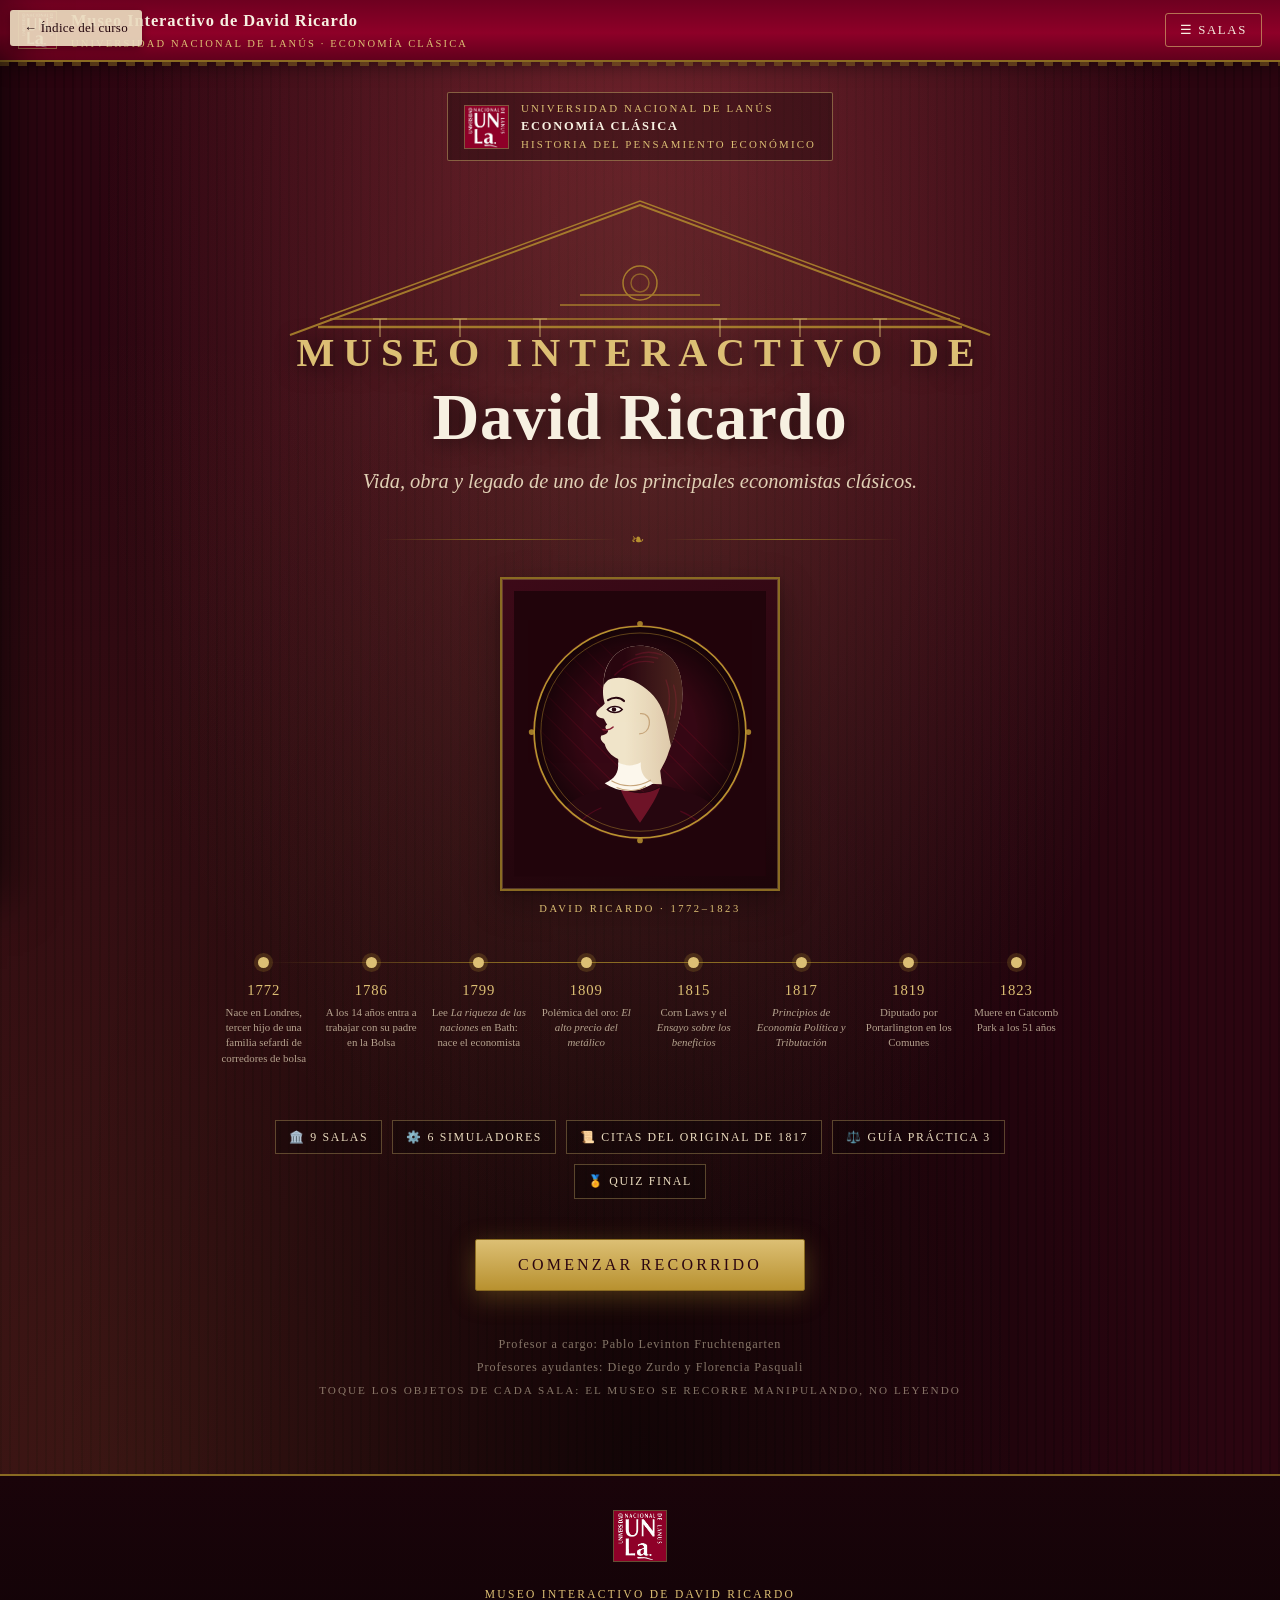
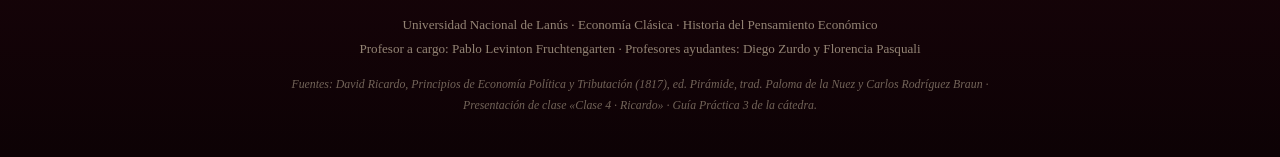
==== museo-david-ricardo.html @ 01d9c8c2 "Primer commit - pagina Economia Clasica" ====
<!DOCTYPE html>
<html lang="es">
<head>
<meta charset="utf-8">
<meta name="viewport" content="width=device-width, initial-scale=1">
<meta name="description" content="Museo Interactivo de David Ricardo — Universidad Nacional de Lanús. Economía Clásica / Historia del Pensamiento Económico.">
<title>Museo Interactivo de David Ricardo</title>
<style>
/* ============================================================
   MUSEO INTERACTIVO DE DAVID RICARDO
   Universidad Nacional de Lanús — Economía Clásica
   Historia del Pensamiento Económico
   Dirección de arte: solemnidad académica.
   ============================================================ */

:root{
  /* Paleta institucional UNLa + museo histórico */
  --granate:#8E0028;          /* granate institucional UNLa */
  --granate-cl:#A81238;
  --bordo:#5B0A22;
  --bordo-900:#2B0510;
  --bordo-950:#1A040A;
  --dorado:#B8912F;
  --dorado-cl:#DCBF74;
  --dorado-pal:#8A6B22;
  --pergamino:#EADBBE;
  --pergamino-os:#D8C4A0;
  --marfil:#F7F0E1;
  --grafito:#1C1A18;
  --tinta:#2D2621;
  --tinta-sv:#5A4C41;
  --verde:#2F5D45;
  --sangre:#8C2F1D;

  --serif-tit:"Baskerville","Libre Baskerville","Palatino Linotype","Book Antiqua",Palatino,Garamond,"Times New Roman",serif;
  --serif-txt:Georgia,"EB Garamond","Source Serif Pro","Palatino Linotype",Cambria,"Times New Roman",serif;
  --sombra-vit:0 2px 4px rgba(0,0,0,.18),0 12px 34px rgba(0,0,0,.32);
  --radio:3px;
  --max:1180px;
}

*{box-sizing:border-box}
html{scroll-behavior:smooth}
body{
  margin:0; padding:0;
  font-family:var(--serif-txt);
  color:var(--tinta);
  background:var(--bordo-950);
  font-size:17px; line-height:1.72;
  -webkit-font-smoothing:antialiased;
  overflow-x:hidden;
}

/* ---------- Texturas de fondo (pergamino y sala oscura) ---------- */
.textura-pergamino{
  background-color:var(--marfil);
  background-image:
    radial-gradient(ellipse at 18% 8%, rgba(184,145,47,.10), transparent 55%),
    radial-gradient(ellipse at 84% 92%, rgba(142,0,40,.07), transparent 58%),
    repeating-linear-gradient(0deg, rgba(120,90,50,.028) 0 1px, transparent 1px 3px),
    repeating-linear-gradient(90deg, rgba(120,90,50,.022) 0 1px, transparent 1px 4px);
}
.textura-sala{
  background-color:var(--bordo-900);
  background-image:
    radial-gradient(ellipse at 50% -10%, rgba(168,18,56,.42), transparent 62%),
    radial-gradient(ellipse at 10% 100%, rgba(184,145,47,.13), transparent 55%),
    repeating-linear-gradient(90deg, rgba(0,0,0,.16) 0 2px, transparent 2px 9px);
}

/* ============================ BARRA SUPERIOR ============================ */
header.friso{
  position:fixed; top:0; left:0; right:0; z-index:60;
  display:flex; align-items:center; gap:14px;
  padding:0 18px; height:62px;
  background:linear-gradient(180deg,#6E0020 0%,var(--granate) 55%,#61001C 100%);
  border-bottom:2px solid var(--dorado-pal);
  box-shadow:0 4px 18px rgba(0,0,0,.45);
}
header.friso::after{
  content:""; position:absolute; left:0; right:0; bottom:-6px; height:5px;
  background:repeating-linear-gradient(90deg,var(--dorado-pal) 0 9px,transparent 9px 18px);
  opacity:.5;
}
.friso .escudo{height:38px;width:auto;display:block;border:1px solid rgba(220,191,116,.55)}
.friso .rotulo{flex:1;min-width:0}
.friso .rotulo b{
  display:block; font-family:var(--serif-tit); color:var(--marfil);
  font-size:1.03rem; letter-spacing:.055em; font-weight:600;
  white-space:nowrap; overflow:hidden; text-overflow:ellipsis;
}
.friso .rotulo span{
  display:block; font-size:.66rem; letter-spacing:.20em; text-transform:uppercase;
  color:var(--dorado-cl); white-space:nowrap; overflow:hidden; text-overflow:ellipsis;
}
.btn-galeria{
  font-family:var(--serif-tit); cursor:pointer;
  background:transparent; color:var(--marfil);
  border:1px solid rgba(220,191,116,.6); border-radius:var(--radio);
  padding:8px 14px; font-size:.8rem; letter-spacing:.13em; text-transform:uppercase;
  transition:background .25s,color .25s;
}
.btn-galeria:hover{background:var(--dorado-cl);color:var(--bordo-900)}
.barra-avance{position:fixed;top:60px;left:0;height:3px;width:0;background:linear-gradient(90deg,var(--dorado-pal),var(--dorado-cl));z-index:61;transition:width .5s ease}

/* ============================ GALERÍA / NAVEGACIÓN ============================ */
.galeria{
  position:fixed; z-index:70; top:0; left:0; bottom:0; width:330px; max-width:86vw;
  transform:translateX(-102%); transition:transform .42s cubic-bezier(.6,.02,.2,1);
  background:linear-gradient(175deg,#3A0715,var(--bordo-950));
  border-right:2px solid var(--dorado-pal);
  box-shadow:14px 0 46px rgba(0,0,0,.6);
  overflow-y:auto; padding:22px 0 40px;
}
.galeria.abierta{transform:translateX(0)}
.galeria h3{
  font-family:var(--serif-tit); color:var(--dorado-cl); margin:6px 22px 4px;
  font-size:.78rem; letter-spacing:.24em; text-transform:uppercase; font-weight:600;
}
.galeria .lema{color:rgba(234,219,190,.55);font-size:.78rem;margin:0 22px 18px;font-style:italic;line-height:1.5}
.galeria a{
  display:flex; align-items:baseline; gap:12px; text-decoration:none;
  padding:11px 22px; color:var(--pergamino);
  border-left:3px solid transparent; transition:background .22s,border-color .22s,color .22s;
}
.galeria a:hover{background:rgba(184,145,47,.13);border-left-color:var(--dorado)}
.galeria a.activa{background:rgba(184,145,47,.2);border-left-color:var(--dorado-cl);color:#fff}
.galeria a .num{
  font-family:var(--serif-tit); color:var(--dorado); font-size:.82rem;
  min-width:36px; letter-spacing:.06em;
}
.galeria a .tit{font-family:var(--serif-tit);font-size:.97rem;line-height:1.3}
.galeria a .tit small{display:block;font-family:var(--serif-txt);font-size:.72rem;color:rgba(234,219,190,.55);letter-spacing:.02em;font-style:italic}
.velo{position:fixed;inset:0;background:rgba(10,2,6,.72);z-index:65;opacity:0;pointer-events:none;transition:opacity .35s}
.velo.visible{opacity:1;pointer-events:auto}
.galeria .cerrar{background:none;border:none;color:var(--dorado-cl);font-size:1.5rem;cursor:pointer;position:absolute;top:10px;right:14px;line-height:1}

/* ============================ PORTAL DE INGRESO ============================ */
#portal{
  min-height:100vh; display:flex; flex-direction:column; justify-content:center; align-items:center;
  padding:92px 20px 60px; position:relative; text-align:center;
}
#portal::before{
  content:""; position:absolute; inset:0; pointer-events:none;
  background:
    radial-gradient(ellipse at 50% 22%, rgba(220,191,116,.16), transparent 60%),
    radial-gradient(ellipse at 50% 100%, rgba(0,0,0,.65), transparent 65%);
}
.porticoSVG{width:100%;max-width:760px;height:auto;display:block;margin:0 auto -12px;opacity:.95;position:relative;z-index:2}
.portal-inner{position:relative;z-index:3;max-width:860px;width:100%}
.sello-unla{
  display:inline-flex;align-items:center;gap:12px;
  border:1px solid rgba(220,191,116,.45); border-radius:2px;
  padding:7px 16px; margin-bottom:26px;
  background:rgba(0,0,0,.28);
}
.sello-unla img{height:44px;border:1px solid rgba(220,191,116,.4)}
.sello-unla span{
  font-family:var(--serif-tit);color:var(--dorado-cl);text-align:left;
  font-size:.68rem;letter-spacing:.2em;text-transform:uppercase;line-height:1.55
}
.sello-unla span b{display:block;color:var(--marfil);font-size:.78rem;letter-spacing:.14em}
h1.titulo-museo{
  font-family:var(--serif-tit); color:var(--marfil); font-weight:600;
  font-size:clamp(2.1rem,6.6vw,4.05rem); line-height:1.07; margin:.1em 0 .18em;
  letter-spacing:.012em; text-shadow:0 3px 22px rgba(0,0,0,.65);
}
h1.titulo-museo em{display:block;font-style:normal;color:var(--dorado-cl);font-size:.62em;letter-spacing:.22em;text-transform:uppercase;margin-bottom:.22em}
.subtitulo-museo{
  font-family:var(--serif-txt); color:var(--pergamino); font-style:italic;
  font-size:clamp(1rem,2.5vw,1.28rem); max-width:640px; margin:0 auto 6px; opacity:.94;
}
.filete{display:flex;align-items:center;justify-content:center;gap:14px;margin:26px auto 24px;max-width:520px}
.filete::before,.filete::after{content:"";height:1px;flex:1;background:linear-gradient(90deg,transparent,var(--dorado-pal),transparent)}
.filete span{color:var(--dorado);font-size:1rem;letter-spacing:.3em}
.retrato-marco{
  width:min(280px,64vw); margin:6px auto 4px; padding:12px;
  border:2px solid var(--dorado-pal); background:linear-gradient(160deg,#3D0A18,#1B0409);
  box-shadow:var(--sombra-vit), inset 0 0 0 1px rgba(220,191,116,.28);
  position:relative;
}
.retrato-marco::after{
  content:"DAVID RICARDO · 1772–1823"; position:absolute; left:0; right:0; bottom:-30px;
  font-family:var(--serif-tit); font-size:.66rem; letter-spacing:.24em; color:var(--dorado-cl);
}
.retrato-marco svg{display:block;width:100%;height:auto}
.datos-portal{display:flex;flex-wrap:wrap;justify-content:center;gap:10px;margin:52px auto 30px;max-width:760px}
.datos-portal i{
  font-style:normal;font-family:var(--serif-tit);font-size:.74rem;letter-spacing:.14em;text-transform:uppercase;
  color:var(--pergamino);border:1px solid rgba(220,191,116,.34);padding:6px 13px;background:rgba(0,0,0,.25)
}
.btn-ingresar{
  display:inline-block; cursor:pointer; margin-top:10px;
  font-family:var(--serif-tit); font-size:1rem; letter-spacing:.2em; text-transform:uppercase;
  color:var(--bordo-900); background:linear-gradient(180deg,var(--dorado-cl),var(--dorado));
  border:1px solid var(--dorado-pal); padding:16px 42px; border-radius:2px;
  box-shadow:0 6px 26px rgba(184,145,47,.34); transition:transform .25s,box-shadow .25s,filter .25s;
}
.btn-ingresar:hover{transform:translateY(-2px);box-shadow:0 12px 34px rgba(184,145,47,.5);filter:brightness(1.07)}
.pie-portal{margin-top:42px;color:rgba(234,219,190,.52);font-size:.76rem;letter-spacing:.08em;line-height:1.9}

/* línea temporal resumida del portal */
.cronologia-portal{display:flex;flex-wrap:wrap;justify-content:center;gap:0;margin:34px auto 12px;max-width:940px;position:relative}
.cronologia-portal::before{content:"";position:absolute;top:13px;left:6%;right:6%;height:1px;background:linear-gradient(90deg,transparent,var(--dorado-pal),var(--dorado-pal),transparent)}
.hito{flex:1 1 104px;min-width:92px;text-align:center;position:relative;padding-top:0;cursor:default}
.hito b{
  display:block;width:11px;height:11px;margin:8px auto 10px;border-radius:50%;
  background:var(--dorado-cl);box-shadow:0 0 0 4px rgba(184,145,47,.22);transition:transform .3s,box-shadow .3s
}
.hito:hover b{transform:scale(1.5);box-shadow:0 0 0 7px rgba(220,191,116,.3)}
.hito u{display:block;text-decoration:none;font-family:var(--serif-tit);color:var(--dorado-cl);font-size:.92rem;letter-spacing:.06em}
.hito i{display:block;font-style:normal;color:rgba(234,219,190,.72);font-size:.68rem;line-height:1.4;padding:2px 4px}

/* ============================ SALAS ============================ */
main{display:block}
.sala{display:none;padding:96px 0 10px;animation:entrada .7s ease both}
.sala.visible{display:block}
@keyframes entrada{from{opacity:0;transform:translateY(22px)}to{opacity:1;transform:none}}
.lienzo{max-width:var(--max);margin:0 auto;padding:0 20px}

/* cartela museográfica */
.cartela{
  text-align:center; padding:34px 22px 30px; margin-bottom:34px; position:relative;
  background:linear-gradient(180deg,rgba(43,5,16,.94),rgba(26,4,10,.97));
  border-top:2px solid var(--dorado-pal); border-bottom:2px solid var(--dorado-pal);
}
.cartela .sala-num{font-family:var(--serif-tit);color:var(--dorado);font-size:.74rem;letter-spacing:.34em;text-transform:uppercase;display:block;margin-bottom:12px}
.cartela h2{
  font-family:var(--serif-tit); color:var(--marfil); font-weight:600;
  font-size:clamp(1.7rem,4.6vw,2.75rem); line-height:1.14; margin:0 0 12px; letter-spacing:.01em;
}
.cartela p{color:var(--pergamino);font-style:italic;max-width:700px;margin:0 auto;font-size:1.02rem;opacity:.92}
.cartela .ornamento{color:var(--dorado);letter-spacing:.4em;font-size:.9rem;margin-top:16px;display:block}

/* vitrina = tarjeta de contenido sobre pergamino */
.vitrina{
  background:var(--marfil); border:1px solid var(--pergamino-os); border-top:3px solid var(--granate);
  box-shadow:var(--sombra-vit); padding:28px 30px; margin:0 0 26px; position:relative;
  background-image:repeating-linear-gradient(0deg,rgba(120,90,50,.022) 0 1px,transparent 1px 3px);
}
.vitrina h3{
  font-family:var(--serif-tit); color:var(--granate); font-size:1.32rem; font-weight:600;
  margin:0 0 6px; letter-spacing:.01em; display:flex; align-items:center; gap:10px;
}
.vitrina h3 .ic{font-size:1.15rem;filter:saturate(.72)}
.vitrina h4{font-family:var(--serif-tit);color:var(--bordo);font-size:1.06rem;margin:24px 0 6px;letter-spacing:.02em}
.vitrina p{margin:.55em 0}
.vitrina>h3:first-child+.epigrafe{margin-top:-2px}
.epigrafe{font-size:.79rem;letter-spacing:.15em;text-transform:uppercase;color:var(--tinta-sv);margin:0 0 16px;font-family:var(--serif-tit)}
.rejilla{display:grid;gap:24px}
@media(min-width:880px){ .rejilla.dos{grid-template-columns:1fr 1fr} .rejilla.tres{grid-template-columns:repeat(3,1fr)} .rejilla.aureo{grid-template-columns:1.1fr .9fr} }

/* citas del libro */
blockquote.cita{
  margin:20px 0; padding:20px 26px 18px 52px; position:relative;
  background:linear-gradient(180deg,rgba(234,219,190,.62),rgba(234,219,190,.34));
  border-left:3px solid var(--granate); font-size:1rem; line-height:1.66; color:var(--tinta);
}
blockquote.cita::before{
  content:"“"; position:absolute; left:12px; top:2px; font-family:var(--serif-tit);
  font-size:3.3rem; color:var(--dorado); opacity:.72; line-height:1;
}
blockquote.cita cite{
  display:block; margin-top:10px; font-style:normal; font-family:var(--serif-tit);
  font-size:.76rem; letter-spacing:.13em; text-transform:uppercase; color:var(--granate);
}
.destacado{background:linear-gradient(180deg,transparent 58%,rgba(220,191,116,.55) 58%);padding:0 2px}
strong{color:var(--bordo)}

/* dato curioso / nota al pie de sala */
.dato{
  display:flex; gap:14px; align-items:flex-start; margin:18px 0;
  background:rgba(142,0,40,.055); border:1px dashed rgba(142,0,40,.3); padding:15px 18px;
}
.dato .ic{font-size:1.3rem;line-height:1.2}
.dato b{display:block;font-family:var(--serif-tit);color:var(--granate);font-size:.76rem;letter-spacing:.17em;text-transform:uppercase;margin-bottom:3px}
.dato p{margin:0;font-size:.95rem}

/* guía práctica: anclas a las preguntas del cuestionario */
.guia-ancla{
  display:flex;gap:13px;align-items:flex-start;margin:22px 0 4px;padding:14px 18px;
  background:linear-gradient(90deg,rgba(184,145,47,.18),rgba(184,145,47,.05));
  border-left:3px solid var(--dorado-pal);
}
.guia-ancla .ic{font-size:1.15rem}
.guia-ancla b{font-family:var(--serif-tit);color:var(--bordo);font-size:.73rem;letter-spacing:.16em;text-transform:uppercase;display:block;margin-bottom:2px}
.guia-ancla p{margin:0;font-size:.93rem;font-style:italic}

/* ============================ LÍNEA DE TIEMPO NAVEGABLE ============================ */
.riel{position:relative;margin:8px 0 6px;padding:26px 0 8px;overflow-x:auto;-webkit-overflow-scrolling:touch}
.riel-pista{display:flex;gap:0;min-width:640px;position:relative;padding-bottom:10px}
.riel-pista::before{content:"";position:absolute;top:19px;left:3%;right:3%;height:2px;background:linear-gradient(90deg,transparent,var(--dorado-pal) 12%,var(--dorado-pal) 88%,transparent)}
.riel-hito{flex:1;text-align:center;position:relative;background:none;border:none;cursor:pointer;padding:0 4px;font-family:var(--serif-tit)}
.riel-hito .punto{
  display:block;width:15px;height:15px;margin:12px auto 10px;border-radius:50%;
  background:var(--marfil);border:2px solid var(--granate);transition:all .3s;position:relative;z-index:2
}
.riel-hito .anio{display:block;color:var(--bordo);font-size:.86rem;letter-spacing:.05em;transition:color .3s}
.riel-hito:hover .punto{background:var(--dorado-cl);transform:scale(1.25)}
.riel-hito.sel .punto{background:var(--granate);border-color:var(--dorado);box-shadow:0 0 0 5px rgba(142,0,40,.18);transform:scale(1.2)}
.riel-hito.sel .anio{color:var(--granate);font-weight:700}
.riel-ficha{
  background:linear-gradient(180deg,#FBF6EA,#EFE5D0); border:1px solid var(--pergamino-os);
  border-left:4px solid var(--granate); padding:22px 26px; min-height:168px; box-shadow:inset 0 0 40px rgba(184,145,47,.12);
}
.riel-ficha h4{font-family:var(--serif-tit);color:var(--granate);margin:0 0 4px;font-size:1.22rem}
.riel-ficha .lugar{font-size:.72rem;letter-spacing:.18em;text-transform:uppercase;color:var(--tinta-sv);margin-bottom:12px;font-family:var(--serif-tit)}
.riel-ficha p{margin:.4em 0;font-size:.98rem}

/* ============================ TARJETAS QUE SE VOLTEAN ============================ */
.mazo{display:grid;gap:18px;grid-template-columns:repeat(auto-fit,minmax(215px,1fr));margin:20px 0 6px}
.carta{perspective:1200px;height:212px;cursor:pointer}
.carta .lamina{position:relative;width:100%;height:100%;transition:transform .72s cubic-bezier(.4,.1,.2,1);transform-style:preserve-3d}
.carta.girada .lamina{transform:rotateY(180deg)}
.carta .cara{
  position:absolute;inset:0;backface-visibility:hidden;display:flex;flex-direction:column;
  align-items:center;justify-content:center;text-align:center;padding:18px 16px;border:1px solid var(--dorado-pal)
}
.carta .frente{background:linear-gradient(165deg,#6E0020,var(--bordo-900));color:var(--pergamino)}
.carta .frente .ic{font-size:2.1rem;margin-bottom:12px;opacity:.95}
.carta .frente b{font-family:var(--serif-tit);font-size:1.02rem;letter-spacing:.04em;line-height:1.3;color:var(--marfil)}
.carta .frente i{font-style:normal;font-size:.63rem;letter-spacing:.2em;text-transform:uppercase;color:var(--dorado-cl);margin-top:12px}
.carta .dorso{background:linear-gradient(165deg,#FBF6EA,#E9DCC2);color:var(--tinta);transform:rotateY(180deg);font-size:.9rem;line-height:1.6}
.carta .dorso b{color:var(--granate);font-family:var(--serif-tit);display:block;margin-bottom:6px;font-size:.98rem}

/* ============================ PREGUNTAS DE REFLEXIÓN ============================ */
.reflexion{
  margin:22px 0; border:1px solid var(--pergamino-os); background:rgba(234,219,190,.34);
  border-top:2px solid var(--dorado-pal);
}
.reflexion .enunciado{padding:18px 22px;font-family:var(--serif-tit);font-size:1.06rem;color:var(--bordo);line-height:1.5}
.reflexion .enunciado .ic{color:var(--dorado-pal);margin-right:8px}
.reflexion .acciones{padding:0 22px 18px;display:flex;gap:10px;flex-wrap:wrap}
.reflexion .respuesta{
  display:none;padding:0 22px 20px;font-size:.97rem;border-top:1px dotted var(--pergamino-os);margin-top:4px;padding-top:16px
}
.reflexion .respuesta.abierta{display:block;animation:desplegar .5s ease both}
@keyframes desplegar{from{opacity:0;transform:translateY(-8px)}to{opacity:1;transform:none}}

/* ============================ BOTONES ============================ */
.btn{
  font-family:var(--serif-tit); cursor:pointer; border-radius:2px;
  padding:10px 20px; font-size:.82rem; letter-spacing:.13em; text-transform:uppercase;
  border:1px solid var(--granate); background:var(--granate); color:var(--marfil);
  transition:all .25s; line-height:1.3;
}
.btn:hover{background:var(--bordo);border-color:var(--bordo);transform:translateY(-1px)}
.btn.fantasma{background:transparent;color:var(--granate)}
.btn.fantasma:hover{background:var(--granate);color:var(--marfil)}
.btn.oro{background:linear-gradient(180deg,var(--dorado-cl),var(--dorado));border-color:var(--dorado-pal);color:var(--bordo-900)}
.btn.oro:hover{filter:brightness(1.08);background:linear-gradient(180deg,var(--dorado-cl),var(--dorado))}
.btn.chico{padding:7px 14px;font-size:.72rem}
.btn:disabled{opacity:.45;cursor:not-allowed;transform:none}

/* ============================ SIMULADORES ============================ */
.laboratorio{
  background:linear-gradient(175deg,#35060F,var(--bordo-950));
  border:1px solid var(--dorado-pal); box-shadow:var(--sombra-vit);
  padding:26px 26px 30px; margin:28px 0; color:var(--pergamino); position:relative;
}
.laboratorio::before{
  content:""; position:absolute; inset:7px; border:1px solid rgba(220,191,116,.2); pointer-events:none;
}
.laboratorio > *{position:relative}
.laboratorio h3{
  font-family:var(--serif-tit);color:var(--dorado-cl);margin:0 0 4px;font-size:1.22rem;
  display:flex;align-items:center;gap:10px;letter-spacing:.02em
}
.laboratorio .instruccion{color:rgba(234,219,190,.78);font-size:.9rem;font-style:italic;margin:0 0 20px;max-width:760px}
.laboratorio h4{font-family:var(--serif-tit);color:var(--dorado-cl);font-size:.76rem;letter-spacing:.2em;text-transform:uppercase;margin:22px 0 12px;border-bottom:1px solid rgba(220,191,116,.25);padding-bottom:6px}
.laboratorio p{color:rgba(234,219,190,.9)}

.mando{margin:0 0 17px}
.mando label{display:flex;justify-content:space-between;align-items:baseline;gap:10px;font-family:var(--serif-tit);font-size:.9rem;color:var(--pergamino);margin-bottom:7px}
.mando label .valor{color:var(--dorado-cl);font-size:1rem;font-variant-numeric:tabular-nums;white-space:nowrap}
.mando .pista{font-size:.74rem;color:rgba(234,219,190,.55);font-style:italic;margin-top:5px;display:block;line-height:1.45}
input[type=range]{
  -webkit-appearance:none;appearance:none;width:100%;height:5px;border-radius:2px;outline:none;
  background:linear-gradient(90deg,var(--dorado) 0%,var(--dorado) var(--pct,50%),rgba(234,219,190,.2) var(--pct,50%));
}
input[type=range]::-webkit-slider-thumb{
  -webkit-appearance:none;width:20px;height:20px;border-radius:50%;cursor:pointer;
  background:radial-gradient(circle at 35% 30%,#F3E2B4,var(--dorado));border:1px solid var(--dorado-pal);
  box-shadow:0 2px 8px rgba(0,0,0,.5)
}
input[type=range]::-moz-range-thumb{
  width:20px;height:20px;border-radius:50%;cursor:pointer;border:1px solid var(--dorado-pal);
  background:radial-gradient(circle at 35% 30%,#F3E2B4,var(--dorado))
}
input[type=number],select{
  font-family:var(--serif-txt);font-size:1rem;padding:8px 10px;width:100%;
  background:rgba(247,240,225,.94);border:1px solid var(--dorado-pal);border-radius:2px;color:var(--tinta)
}
input[type=number]:focus,select:focus{outline:2px solid var(--dorado-cl);outline-offset:1px}

/* indicadores */
.tablero{display:grid;gap:12px;grid-template-columns:repeat(auto-fit,minmax(138px,1fr));margin:18px 0}
.indicador{
  background:rgba(247,240,225,.07);border:1px solid rgba(220,191,116,.34);padding:13px 14px;text-align:center;
  transition:background .3s
}
.indicador .rot{display:block;font-family:var(--serif-tit);font-size:.66rem;letter-spacing:.15em;text-transform:uppercase;color:rgba(234,219,190,.72);margin-bottom:6px;line-height:1.35}
.indicador .cifra{display:block;font-family:var(--serif-tit);font-size:1.62rem;color:var(--dorado-cl);font-variant-numeric:tabular-nums;line-height:1.1;transition:color .3s}
.indicador .cifra.sube{color:#8FCB9B}
.indicador .cifra.baja{color:#E58E7E}
.indicador .nota{display:block;font-size:.68rem;color:rgba(234,219,190,.6);margin-top:5px;font-style:italic;line-height:1.35}
.indicador.destaca{background:rgba(184,145,47,.18);border-color:var(--dorado-cl)}

/* lectura del simulador */
.lectura{
  background:rgba(220,191,116,.1);border-left:3px solid var(--dorado-cl);padding:15px 18px;margin:18px 0 0;
  font-size:.94rem;line-height:1.62;color:var(--pergamino)
}
.lectura b{color:var(--dorado-cl)}
.lectura .titulin{display:block;font-family:var(--serif-tit);font-size:.7rem;letter-spacing:.2em;text-transform:uppercase;color:var(--dorado);margin-bottom:6px}

/* barras y gráficos */
.barras{display:flex;align-items:flex-end;gap:10px;min-height:210px;padding:12px 6px 0;border-bottom:1px solid rgba(220,191,116,.3);overflow-x:auto}
.columna{flex:1;min-width:54px;display:flex;flex-direction:column;justify-content:flex-end;align-items:center;position:relative}
.columna .pila{width:100%;display:flex;flex-direction:column;justify-content:flex-end;transition:height .65s cubic-bezier(.34,1.2,.5,1)}
.columna .seg{width:100%;flex:0 0 auto;transition:height .65s cubic-bezier(.34,1.2,.5,1);position:relative;display:flex;align-items:center;justify-content:center;overflow:hidden}
.columna .seg span{font-family:var(--serif-tit);font-size:.66rem;color:rgba(255,255,255,.9);letter-spacing:.04em;white-space:nowrap}
.seg.renta{background:linear-gradient(180deg,#D9B65E,#B8912F)}
.seg.ganancia{background:linear-gradient(180deg,#4E8C68,#2F5D45)}
.seg.salario{background:linear-gradient(180deg,#B0324E,#7A0B24)}
.seg.vacio{background:repeating-linear-gradient(45deg,rgba(234,219,190,.13) 0 6px,transparent 6px 12px);border:1px dashed rgba(234,219,190,.3)}
.columna .rotulo{font-family:var(--serif-tit);font-size:.72rem;color:var(--pergamino);margin-top:9px;text-align:center;line-height:1.3}
.columna .rotulo small{display:block;color:rgba(234,219,190,.6);font-size:.64rem;font-family:var(--serif-txt)}
.columna.inculta{opacity:.42}
.marca-margen{
  display:inline-block;margin-top:5px;font-size:.58rem;letter-spacing:.1em;font-style:normal;
  color:var(--bordo-900);background:var(--dorado-cl);padding:2px 7px;white-space:nowrap;font-family:var(--serif-tit)
}
.leyenda{display:flex;gap:18px;flex-wrap:wrap;margin-top:14px;font-size:.78rem;color:rgba(234,219,190,.85)}
.leyenda i{display:inline-block;width:13px;height:13px;margin-right:6px;vertical-align:-2px}
.leyenda .renta{background:#B8912F}.leyenda .ganancia{background:#2F5D45}.leyenda .salario{background:#7A0B24}

/* tablas académicas */
.tabla-museo{width:100%;border-collapse:collapse;margin:16px 0;font-size:.94rem}
.tabla-museo th,.tabla-museo td{padding:10px 12px;border-bottom:1px solid rgba(220,191,116,.28);text-align:center}
.tabla-museo thead th{
  font-family:var(--serif-tit);font-size:.7rem;letter-spacing:.14em;text-transform:uppercase;
  color:var(--dorado-cl);border-bottom:1px solid var(--dorado-pal);font-weight:600
}
.tabla-museo tbody th{text-align:left;font-family:var(--serif-tit);color:var(--pergamino);font-weight:600}
.tabla-museo td{font-variant-numeric:tabular-nums;color:var(--pergamino)}
.tabla-museo td.resalta{color:var(--dorado-cl);font-weight:700}
.tabla-museo tr.ganador td,.tabla-museo tr.ganador th{background:rgba(184,145,47,.15)}
.vitrina .tabla-museo th,.vitrina .tabla-museo td{border-color:var(--pergamino-os);color:var(--tinta)}
.vitrina .tabla-museo thead th{color:var(--granate);border-bottom-color:var(--granate)}
.vitrina .tabla-museo tbody th{color:var(--bordo)}
.envoltura-tabla{overflow-x:auto;-webkit-overflow-scrolling:touch;max-width:100%}
#e_grafico{max-width:100%}
.riel{max-width:100%}

/* veredicto correcto/incorrecto */
.veredicto{display:none;margin-top:18px;padding:17px 20px;border-left:4px solid;font-size:.96rem;line-height:1.62;animation:desplegar .45s ease both}
.veredicto.visible{display:block}
.veredicto b{display:block;font-family:var(--serif-tit);font-size:1.04rem;margin-bottom:6px;letter-spacing:.03em}
.veredicto.bien{background:rgba(47,93,69,.24);border-color:#6FAE86;color:#D7EEDF}
.veredicto.bien b{color:#9FD6B2}
.veredicto.mal{background:rgba(140,47,29,.26);border-color:#D08872;color:#F5DED6}
.veredicto.mal b{color:#EFA994}
.vitrina .veredicto.bien{background:rgba(47,93,69,.13);color:#24422F}
.vitrina .veredicto.bien b{color:#2F5D45}
.vitrina .veredicto.mal{background:rgba(140,47,29,.1);color:#5B2417}
.vitrina .veredicto.mal b{color:#8C2F1D}

/* opciones tipo botón (desafío, quiz, debate) */
.opciones{display:grid;gap:10px;margin:14px 0}
.opcion{
  display:flex;gap:12px;align-items:flex-start;text-align:left;width:100%;cursor:pointer;
  font-family:var(--serif-txt);font-size:.97rem;line-height:1.5;padding:13px 16px;
  background:rgba(247,240,225,.06);border:1px solid rgba(220,191,116,.32);color:var(--pergamino);
  transition:all .22s;border-radius:2px
}
.opcion:hover:not(.bloqueada){background:rgba(220,191,116,.17);border-color:var(--dorado-cl);transform:translateX(3px)}
.opcion .letra{
  font-family:var(--serif-tit);color:var(--dorado-cl);border:1px solid var(--dorado-pal);
  width:26px;height:26px;min-width:26px;display:flex;align-items:center;justify-content:center;font-size:.82rem
}
.opcion.correcta{background:rgba(47,93,69,.36);border-color:#6FAE86}
.opcion.incorrecta{background:rgba(140,47,29,.34);border-color:#D08872}
.opcion.bloqueada{cursor:default}
.vitrina .opcion{background:rgba(142,0,40,.05);border-color:var(--pergamino-os);color:var(--tinta)}
.vitrina .opcion:hover:not(.bloqueada){background:rgba(184,145,47,.18)}
.vitrina .opcion .letra{color:var(--granate);border-color:var(--granate)}

/* ============================ PIE DE SALA / NAVEGACIÓN ============================ */
.pasillo{
  display:flex;justify-content:space-between;align-items:center;gap:14px;flex-wrap:wrap;
  max-width:var(--max);margin:44px auto 0;padding:26px 20px 56px;border-top:1px solid rgba(220,191,116,.28)
}
.pasillo .btn{min-width:170px;text-align:center}
.pasillo .centro{font-family:var(--serif-tit);color:rgba(234,219,190,.6);font-size:.72rem;letter-spacing:.2em;text-transform:uppercase;text-align:center;flex:1}

/* ============================ SALA DE DEBATE ============================ */
.tesis{margin:22px 0;border:1px solid var(--pergamino-os);background:var(--marfil);box-shadow:var(--sombra-vit);border-top:3px solid var(--granate)}
.tesis .afirmacion{padding:22px 26px 6px;font-family:var(--serif-tit);font-size:1.16rem;color:var(--bordo);line-height:1.45}
.tesis .afirmacion .comilla{color:var(--dorado);font-size:1.5rem;vertical-align:-4px}
.tesis .votos{display:grid;gap:10px;padding:16px 26px 8px;grid-template-columns:repeat(auto-fit,minmax(150px,1fr))}
.voto{
  cursor:pointer;font-family:var(--serif-tit);font-size:.84rem;letter-spacing:.09em;text-transform:uppercase;
  padding:12px 10px;border:1px solid var(--granate);background:transparent;color:var(--granate);transition:all .22s
}
.voto:hover{background:var(--granate);color:var(--marfil)}
.voto.elegido{background:var(--granate);color:var(--marfil);box-shadow:inset 0 0 0 2px var(--dorado-cl)}
.tesis .escrutinio{display:none;padding:6px 26px 22px}
.tesis .escrutinio.visible{display:block;animation:desplegar .5s ease both}
.fila-voto{margin:12px 0}
.fila-voto .et{display:flex;justify-content:space-between;font-size:.82rem;font-family:var(--serif-tit);color:var(--bordo);margin-bottom:4px}
.fila-voto .canal{height:16px;background:rgba(142,0,40,.1);border:1px solid var(--pergamino-os);overflow:hidden}
.fila-voto .relleno{height:100%;width:0;transition:width .9s cubic-bezier(.34,1.1,.5,1);background:linear-gradient(90deg,var(--granate),var(--granate-cl))}
.fila-voto.b2 .relleno{background:linear-gradient(90deg,#2F5D45,#4E8C68)}
.fila-voto.b3 .relleno{background:linear-gradient(90deg,var(--dorado-pal),var(--dorado-cl))}
.argumentos{margin-top:18px;padding-top:16px;border-top:1px dotted var(--pergamino-os);display:grid;gap:14px}
@media(min-width:760px){.argumentos{grid-template-columns:1fr 1fr}}
.argumento{font-size:.92rem;line-height:1.6}
.argumento b{display:block;font-family:var(--serif-tit);color:var(--granate);font-size:.73rem;letter-spacing:.15em;text-transform:uppercase;margin-bottom:4px}

/* ============================ QUIZ ============================ */
.marcador{
  display:flex;flex-wrap:wrap;gap:14px;justify-content:space-between;align-items:center;
  padding:16px 22px;margin-bottom:22px;background:linear-gradient(90deg,rgba(142,0,40,.9),rgba(91,10,34,.9));
  border:1px solid var(--dorado-pal);color:var(--marfil)
}
.marcador .dato-m{font-family:var(--serif-tit);font-size:.72rem;letter-spacing:.16em;text-transform:uppercase;color:var(--dorado-cl)}
.marcador .dato-m b{display:block;font-size:1.5rem;color:var(--marfil);letter-spacing:.02em;margin-top:2px}
.pregunta-quiz{background:var(--marfil);border:1px solid var(--pergamino-os);border-top:3px solid var(--granate);box-shadow:var(--sombra-vit);padding:26px 28px}
.pregunta-quiz .tipo{font-family:var(--serif-tit);font-size:.68rem;letter-spacing:.2em;text-transform:uppercase;color:var(--dorado-pal);margin-bottom:10px}
.pregunta-quiz .enunciado-q{font-family:var(--serif-tit);font-size:1.17rem;color:var(--bordo);line-height:1.5;margin-bottom:18px}
.pregunta-quiz .contexto{font-size:.93rem;background:rgba(234,219,190,.45);padding:12px 16px;border-left:3px solid var(--dorado-pal);margin-bottom:16px;font-style:italic}
.emparejar{display:grid;gap:12px}
.par{display:grid;grid-template-columns:1fr 1fr;gap:10px;align-items:center}
.par .concepto{font-family:var(--serif-tit);color:var(--bordo);font-size:.98rem;padding:9px 12px;background:rgba(142,0,40,.07);border-left:3px solid var(--granate)}
.numerica{display:flex;gap:12px;align-items:center;flex-wrap:wrap;margin:10px 0}
.numerica input{max-width:170px}
.numerica .unidad{font-family:var(--serif-tit);color:var(--tinta-sv);font-size:.9rem}
.diploma{text-align:center;padding:42px 26px;background:linear-gradient(170deg,#FBF6EA,#E9DCC2);border:2px solid var(--dorado-pal);box-shadow:var(--sombra-vit);position:relative}
.diploma::before{content:"";position:absolute;inset:9px;border:1px solid rgba(142,0,40,.35);pointer-events:none}
.diploma .medalla{font-size:3.6rem;line-height:1;margin-bottom:10px;display:block}
.diploma h3{font-family:var(--serif-tit);color:var(--granate);font-size:1.9rem;margin:0 0 6px}
.diploma .puntos{font-family:var(--serif-tit);font-size:1.1rem;color:var(--bordo);margin-bottom:18px}
.diploma .detalle{max-width:560px;margin:0 auto 22px;font-size:.96rem}
.revision{text-align:left;max-width:700px;margin:24px auto 0;font-size:.9rem}
.revision .item{padding:10px 14px;margin-bottom:8px;border-left:3px solid;background:rgba(255,255,255,.5)}
.revision .item.ok{border-color:#2F5D45}
.revision .item.no{border-color:#8C2F1D}
.revision .item b{display:block;font-family:var(--serif-tit);font-size:.88rem;margin-bottom:2px}

/* ============================ COMPARATIVA AUTORES ============================ */
.autores{display:grid;gap:20px;grid-template-columns:repeat(auto-fit,minmax(270px,1fr))}
.autor{background:var(--marfil);border:1px solid var(--pergamino-os);border-top:3px solid var(--granate);box-shadow:var(--sombra-vit);overflow:hidden}
.autor .encabezado{padding:20px 22px 16px;background:linear-gradient(170deg,rgba(142,0,40,.09),transparent);text-align:center;cursor:pointer}
.autor .encabezado svg{width:88px;height:88px;display:block;margin:0 auto 10px}
.autor .encabezado h4{font-family:var(--serif-tit);color:var(--granate);font-size:1.22rem;margin:0}
.autor .encabezado .vida{font-size:.72rem;letter-spacing:.15em;color:var(--tinta-sv);font-family:var(--serif-tit);text-transform:uppercase}
.autor .encabezado .abrir{margin-top:10px;font-size:.68rem;letter-spacing:.18em;text-transform:uppercase;color:var(--dorado-pal);font-family:var(--serif-tit)}
.autor .cuerpo{max-height:0;overflow:hidden;transition:max-height .6s cubic-bezier(.4,0,.2,1)}
.autor.abierto .cuerpo{max-height:2400px}
.autor .cuerpo-in{padding:4px 22px 24px;font-size:.93rem}
.autor .bloque{margin-bottom:16px}
.autor .bloque b{display:block;font-family:var(--serif-tit);font-size:.71rem;letter-spacing:.16em;text-transform:uppercase;margin-bottom:5px}
.autor .bloque.coincide b{color:#2F5D45}
.autor .bloque.difiere b{color:var(--granate)}
.autor .bloque.critica b{color:var(--dorado-pal)}
.autor .bloque ul{margin:0;padding-left:19px}
.autor .bloque li{margin-bottom:5px;line-height:1.55}

/* ============================ VARIOS ============================ */
.oculto{display:none!important}
.chip{display:inline-block;font-family:var(--serif-tit);font-size:.68rem;letter-spacing:.14em;text-transform:uppercase;padding:4px 10px;border:1px solid var(--dorado-pal);color:var(--dorado-pal);margin:0 6px 6px 0}
.centrado{text-align:center}
.sr{position:absolute;width:1px;height:1px;overflow:hidden;clip:rect(0,0,0,0)}
:focus-visible{outline:2px solid var(--dorado-cl);outline-offset:2px}

@media(max-width:700px){
  body{font-size:16px}
  .lienzo{padding:0 15px}
  .vitrina{padding:22px 18px}
  .laboratorio{padding:20px 16px 24px}
  .laboratorio::before{inset:5px}
  .cartela{padding:26px 16px 24px}
  blockquote.cita{padding:18px 18px 16px 42px;font-size:.95rem}
  .pasillo .btn{min-width:0;flex:1}
  .par{grid-template-columns:1fr}
  .sala{padding-top:86px}
  .friso .rotulo b{font-size:.9rem}
  .retrato-marco::after{bottom:-26px;font-size:.58rem}
}
html,body{max-width:100%;overflow-x:clip}
@media(prefers-reduced-motion:reduce){*{animation-duration:.01ms!important;transition-duration:.01ms!important}}
</style>
</head>
<body class="textura-sala">
<a href="index.html" style="position:fixed;top:10px;left:10px;z-index:99999;font-family:Georgia,'Times New Roman',serif;font-size:13px;letter-spacing:.02em;background:#EADBBE;color:#1A040A;padding:7px 14px;border-radius:3px;text-decoration:none;box-shadow:0 3px 10px rgba(0,0,0,.35);opacity:.92;">&larr; Índice del curso</a>


<!-- ===================== DEFINICIONES SVG REUTILIZABLES ===================== -->
<svg width="0" height="0" style="position:absolute" aria-hidden="true">
  <defs>
    <!-- Retrato de David Ricardo: camafeo neoclásico original, a la manera del grabado decimonónico -->
    <symbol id="retratoRicardo" viewBox="0 0 300 340">
      <rect width="300" height="340" fill="#21040B"/>
      <circle cx="150" cy="168" r="128" fill="#360915"/>
      <clipPath id="clipMedallon"><circle cx="150" cy="168" r="126"/></clipPath>
      <radialGradient id="vinieta"><stop offset="52%" stop-color="#000" stop-opacity="0"/><stop offset="100%" stop-color="#000" stop-opacity=".6"/></radialGradient>
      <g clip-path="url(#clipMedallon)">
        <g stroke="#7A0B24" stroke-width="1.1" opacity=".5">
          <path d="M-20 -60L320 280M-20 -35L320 305M-20 -10L320 330M-20 15L320 355M-20 40L320 380M-20 65L320 405M-20 90L320 430M-20 115L320 455M-20 140L320 480M-20 165L320 505M-20 190L320 530M-20 215L320 555"/>
        </g>
        <circle cx="150" cy="168" r="126" fill="url(#vinieta)"/>

        <!-- cabeza y cuello -->
        <path fill="#F0E4C9" d="M126 228 L124 200 C116 196 110 190 108 182 C104 179 102 176 104 172 C109 171 112 169 112 166 C108 164 108 161 111 159 C109 156 108 154 107 152 C101 151 97 149 98 145 C99 141 105 138 108 134 C106 127 105 119 107 110 C106 90 119 70 140 66 C162 62 188 72 196 94 C203 113 201 138 196 156 C192 170 188 182 184 192 C181 202 177 208 174 214 L176 230 Z"/>
        <!-- cabellera: corona y nuca, con la línea del cabello en la frente -->
        <path fill="#2A0710" d="M107 112C106 90 119 70 140 66C162 62 188 72 196 94C203 113 201 138 196 156C193 167 190 176 187 185C184 172 182 158 178 146C173 130 162 118 148 110C136 103 122 101 112 106C110 108 108 110 107 112Z"/>
        <g stroke="#57091F" stroke-width="1.6" fill="none" opacity=".8" stroke-linecap="round">
          <path d="M120 100c13-13 30-19 46-15M130 88c12-9 27-12 41-8M145 76c10-4 21-4 31 0"/>
          <path d="M190 112c4 13 4 26 1 39M181 106c5 13 5 27 2 41"/>
        </g>
        <!-- sombreado suave del rostro -->
        <linearGradient id="sombraCara" x1="0" y1="0" x2="1" y2="0">
          <stop offset="35%" stop-color="#B98A5E" stop-opacity="0"/>
          <stop offset="100%" stop-color="#9C6B3F" stop-opacity=".34"/>
        </linearGradient>
        <clipPath id="clipCara"><path d="M126 228 L124 200 C116 196 110 190 108 182 C104 179 102 176 104 172 C109 171 112 169 112 166 C108 164 108 161 111 159 C109 156 108 154 107 152 C101 151 97 149 98 145 C99 141 105 138 108 134 C106 127 105 119 107 110 C106 90 119 70 140 66 C162 62 188 72 196 94 C203 113 201 138 196 156 C192 170 188 182 184 192 C181 202 177 208 174 214 L176 230 Z"/></clipPath>
        <rect x="90" y="60" width="120" height="180" fill="url(#sombraCara)" clip-path="url(#clipCara)"/>
        <!-- ceja, ojo, boca, oreja -->
        <path d="M112 130c6-4 14-4 19 1" stroke="#2A0710" stroke-width="2.6" fill="none" stroke-linecap="round"/>
        <path d="M111 141c5-5 13-5 18 0c-5 5-13 5-18 0Z" fill="#FCF7EC" stroke="#2A0710" stroke-width="1.5"/>
        <circle cx="119" cy="141" r="2.7" fill="#2A0710"/>
        <path d="M106 165c5 1 9 0 12-3" stroke="#8A2036" stroke-width="1.7" fill="none" stroke-linecap="round"/>
        <path d="M150 146c8-1 12 5 11 13c-1 7-6 11-12 11" fill="none" stroke="#C6A57B" stroke-width="1.5"/>
        <!-- levita -->
        <path fill="#26060F" d="M36 316C40 268 64 247 100 237L124 231C140 243 160 243 176 231L200 237C236 247 260 268 264 316Z"/>
        <g stroke="#4E081C" stroke-width="1.5" fill="none" opacity=".95">
          <path d="M58 316c6-30 22-48 46-58M242 316c-6-28-22-45-44-54"/>
        </g>
        <!-- chaleco -->
        <path fill="#6E1327" d="M126 234c6 16 15 29 24 42c9-13 18-26 24-42c-16 9-32 9-48 0Z"/>
        <!-- corbatín alto de la Regencia -->
        <path fill="#FCF7EC" d="M124 204c1 12-4 20-16 25c17 12 40 12 58 0c-11-5-16-13-15-25c-9 5-18 5-27 0Z"/>
        <path fill="none" stroke="#C6A57B" stroke-width="1.3" d="M116 226c13 8 32 8 47-1M122 234c11 5 26 5 35-2"/>
      </g>
      <circle cx="150" cy="168" r="126" fill="none" stroke="#B8912F" stroke-width="2"/>
      <circle cx="150" cy="168" r="118" fill="none" stroke="#B8912F" stroke-width=".7" opacity=".75"/>
      <g fill="#B8912F" opacity=".85">
        <circle cx="150" cy="39" r="3.4"/><circle cx="150" cy="297" r="3.4"/>
        <circle cx="21" cy="168" r="3.4"/><circle cx="279" cy="168" r="3.4"/>
      </g>
    </symbol>

    <symbol id="bustoGenerico" viewBox="0 0 100 100">
      <circle cx="50" cy="50" r="48" fill="#4A0D1C"/>
      <clipPath id="clipBusto"><circle cx="50" cy="50" r="46"/></clipPath>
      <g clip-path="url(#clipBusto)">
        <g stroke="#7A0B24" stroke-width=".8" opacity=".5">
          <path d="M-10 -10L110 110M-10 5L110 125M-10 20L110 140M-10 35L110 155M-10 50L110 170M-10 -25L110 95M-10 -40L110 80"/>
        </g>
        <g transform="translate(4,-9) scale(0.315)">
          <path fill="#F0E4C9" d="M126 228 L124 200 C116 196 110 190 108 182 C104 179 102 176 104 172 C109 171 112 169 112 166 C108 164 108 161 111 159 C109 156 108 154 107 152 C101 151 97 149 98 145 C99 141 105 138 108 134 C106 127 105 119 107 110 C106 90 119 70 140 66 C162 62 188 72 196 94 C203 113 201 138 196 156 C192 170 188 182 184 192 C181 202 177 208 174 214 L176 230 Z"/>
          <path fill="#2A0710" d="M107 112c-2-21 11-40 33-46c22-6 47 3 56 24c6 14 7 31 4 47c-6-17-13-30-26-37c-16-8-35-6-49 2c-10 6-16 14-19 23c-1-4-1-9 1-13Z"/>
          <circle cx="119" cy="141" r="4.5" fill="#2A0710"/>
          <path fill="#26060F" d="M36 316C40 268 64 247 100 237L124 231C140 243 160 243 176 231L200 237C236 247 260 268 264 316Z"/>
          <path fill="#FCF7EC" d="M124 204c1 12-4 20-16 25c17 12 40 12 58 0c-11-5-16-13-15-25c-9 5-18 5-27 0Z"/>
        </g>
      </g>
      <circle cx="50" cy="50" r="48" fill="none" stroke="#B8912F" stroke-width="1.4"/>
    </symbol>
  </defs>
</svg>

<!-- ===================== FRISO SUPERIOR ===================== -->
<header class="friso">
  <img class="escudo" id="escudoFriso" alt="Universidad Nacional de Lanús">
  <div class="rotulo">
    <b>Museo Interactivo de David Ricardo</b>
    <span id="rotuloSala">Universidad Nacional de Lanús · Economía Clásica</span>
  </div>
  <button class="btn-galeria" id="btnGaleria" aria-expanded="false">☰ Salas</button>
</header>
<div class="barra-avance" id="barraAvance"></div>

<!-- ===================== GALERÍA DE SALAS ===================== -->
<div class="velo" id="velo"></div>
<nav class="galeria" id="galeria" aria-label="Salas del museo">
  <button class="cerrar" id="btnCerrarGaleria" aria-label="Cerrar">✕</button>
  <h3>Plano del museo</h3>
  <p class="lema">«La determinación de las leyes que rigen esta distribución es el problema primordial de la Economía Política.»</p>
  <a href="#" data-ir="portal"><span class="num">⌂</span><span class="tit">Pórtico de entrada<small>Vida, obra y legado</small></span></a>
  <a href="#" data-ir="sala1"><span class="num">I</span><span class="tit">Contexto histórico<small>Máquina de vapor, guerra y Corn Laws</small></span></a>
  <a href="#" data-ir="sala2"><span class="num">II</span><span class="tit">Teoría del valor trabajo<small>Simulador de valores relativos</small></span></a>
  <a href="#" data-ir="sala3"><span class="num">III</span><span class="tit">La renta diferencial<small>Laboratorio de tierras</small></span></a>
  <a href="#" data-ir="sala4"><span class="num">IV</span><span class="tit">Ventaja comparativa<small>Simulador Inglaterra–Portugal</small></span></a>
  <a href="#" data-ir="sala5"><span class="num">V</span><span class="tit">Distribución del ingreso<small>Salarios, beneficios y renta</small></span></a>
  <a href="#" data-ir="sala6"><span class="num">VI</span><span class="tit">El estado estacionario<small>Simulación dinámica</small></span></a>
  <a href="#" data-ir="sala7"><span class="num">VII</span><span class="tit">Ricardo y sus contemporáneos<small>Smith · Malthus · Marx</small></span></a>
  <a href="#" data-ir="sala8"><span class="num">VIII</span><span class="tit">Sala de debate<small>Votación en clase</small></span></a>
  <a href="#" data-ir="sala9"><span class="num">IX</span><span class="tit">Examen del museo<small>Quiz final gamificado</small></span></a>
</nav>

<!-- ===================== PÓRTICO DE ENTRADA ===================== -->
<section id="portal" class="textura-sala">
  <div class="portal-inner">
    <div class="sello-unla">
      <img id="escudoPortal" alt="Universidad Nacional de Lanús">
      <span>Universidad Nacional de Lanús<b>Economía Clásica</b>Historia del Pensamiento Económico</span>
    </div>

    <svg class="porticoSVG" viewBox="0 0 760 150" aria-hidden="true">
      <g fill="none" stroke="#B8912F" stroke-width="1.5" opacity=".85">
        <path d="M30 148 L380 18 L730 148" stroke-width="2"/>
        <path d="M60 132 L380 14 L700 132"/>
        <path d="M70 132 H690"/>
        <path d="M58 140 H702" stroke-width="2.4"/>
        <circle cx="380" cy="96" r="17"/><circle cx="380" cy="96" r="9" opacity=".7"/>
        <path d="M300 118 h160 M320 108 h120"/>
      </g>
      <g stroke="#DCBF74" stroke-width="1.2" opacity=".75" fill="none">
        <path d="M120 150 V132 M200 150 V132 M280 150 V132 M460 150 V132 M540 150 V132 M620 150 V132"/>
        <path d="M113 132 h14 M193 132 h14 M273 132 h14 M453 132 h14 M533 132 h14 M613 132 h14"/>
      </g>
    </svg>

    <h1 class="titulo-museo"><em>Museo Interactivo de</em>David Ricardo</h1>
    <p class="subtitulo-museo">Vida, obra y legado de uno de los principales economistas clásicos.</p>

    <div class="filete"><span>❧</span></div>

    <div class="retrato-marco"><svg viewBox="0 0 300 340"><use href="#retratoRicardo"/></svg></div>

    <div class="cronologia-portal" style="margin-top:58px">
      <div class="hito"><b></b><u>1772</u><i>Nace en Londres, tercer hijo de una familia sefardí de corredores de bolsa</i></div>
      <div class="hito"><b></b><u>1786</u><i>A los 14 años entra a trabajar con su padre en la Bolsa</i></div>
      <div class="hito"><b></b><u>1799</u><i>Lee <em>La riqueza de las naciones</em> en Bath: nace el economista</i></div>
      <div class="hito"><b></b><u>1809</u><i>Polémica del oro: <em>El alto precio del metálico</em></i></div>
      <div class="hito"><b></b><u>1815</u><i>Corn Laws y el <em>Ensayo sobre los beneficios</em></i></div>
      <div class="hito"><b></b><u>1817</u><i><em>Principios de Economía Política y Tributación</em></i></div>
      <div class="hito"><b></b><u>1819</u><i>Diputado por Portarlington en los Comunes</i></div>
      <div class="hito"><b></b><u>1823</u><i>Muere en Gatcomb Park a los 51 años</i></div>
    </div>

    <div class="datos-portal">
      <i>🏛️ 9 salas</i><i>⚙️ 6 simuladores</i><i>📜 Citas del original de 1817</i><i>⚖️ Guía Práctica 3</i><i>🏅 Quiz final</i>
    </div>

    <button class="btn-ingresar" id="btnComenzar">Comenzar recorrido</button>

    <p class="pie-portal">
      Profesor a cargo: Pablo Levinton Fruchtengarten<br>
      Profesores ayudantes: Diego Zurdo y Florencia Pasquali<br>
      <span style="font-size:.7rem;letter-spacing:.18em">TOQUE LOS OBJETOS DE CADA SALA: EL MUSEO SE RECORRE MANIPULANDO, NO LEYENDO</span>
    </p>
  </div>
</section>

<main id="museo">

<!-- ======================================================================
     SALA I — CONTEXTO HISTÓRICO
     ====================================================================== -->
<section class="sala textura-sala" id="sala1">
  <div class="cartela">
    <span class="sala-num">Sala I · Ala de historia</span>
    <h2>El mundo que produjo a Ricardo</h2>
    <p>Inglaterra, 1770–1823: la máquina de vapor, veintitrés años de guerra, el cercamiento de los campos y una ley de granos que enfrentó a terratenientes con capitalistas.</p>
    <span class="ornamento">⚙️ &nbsp;⚖️&nbsp; 🌾</span>
  </div>

  <div class="lienzo">

    <div class="vitrina">
      <h3><span class="ic">🏛️</span>Sala de ingreso: por qué Ricardo no pudo escribir lo mismo que Smith</h3>
      <p class="epigrafe">Objeto de sala · Cartela introductoria</p>
      <p>Adam Smith publica <em>La riqueza de las naciones</em> en <strong>1776</strong>, cuando el capitalismo industrial todavía es una promesa: predominan la manufactura dispersa, el taller artesanal y el comercio. Ricardo publica sus <em>Principios</em> en <strong>1817</strong>, cuando ese sistema ya está <strong>consolidado</strong>: fábricas con maquinaria costosa, una clase obrera formada por campesinos desplazados de sus tierras, y jornadas de trabajo extenuantes.</p>
      <p>Ese desplazamiento temporal explica el giro teórico. Smith se pregunta <em>cómo crece la riqueza de una nación</em>. Ricardo se pregunta algo más incómodo: <strong>una vez producida esa riqueza, ¿cómo se reparte y quién gana a costa de quién?</strong></p>
      <blockquote class="cita">
        La determinación de las leyes que rigen esta distribución es el problema primordial de la Economía Política: a pesar de los grandes avances de esta ciencia, gracias a las obras de Turgot, Stuart, Smith, Say, Sismondi y otros, dichos autores aportan poca información satisfactoria con respecto al curso natural de la renta, de la utilidad y de los salarios.
        <cite>David Ricardo · Prólogo a los Principios, 1817</cite>
      </blockquote>
      <div class="dato">
        <span class="ic">🧭</span>
        <div><b>Clave de lectura del museo</b><p>Todo lo que verá en las salas siguientes —valor, renta, comercio, beneficios— son piezas de una única respuesta a esa pregunta sobre el reparto. Ricardo no construye una teoría del valor por gusto: la necesita como <em>instrumento de medición</em> para poder discutir la distribución.</p></div>
      </div>
    </div>

    <!-- LÍNEA DE TIEMPO NAVEGABLE -->
    <div class="vitrina">
      <h3><span class="ic">📜</span>Línea de tiempo navegable</h3>
      <p class="epigrafe">Pulse cada año para abrir su ficha documental</p>
      <div class="riel">
        <div class="riel-pista" id="rielPista"></div>
      </div>
      <div class="riel-ficha" id="rielFicha"></div>
    </div>

    <!-- TARJETAS EMERGENTES -->
    <div class="vitrina">
      <h3><span class="ic">🃏</span>Vitrina de objetos: toque cada pieza para revelarla</h3>
      <p class="epigrafe">Ocho objetos del mundo material y social que Ricardo teorizó</p>
      <div class="mazo" id="mazoContexto"></div>
    </div>

    <!-- CLASES SOCIALES -->
    <div class="vitrina">
      <h3><span class="ic">👥</span>Las tres clases que salen de la Revolución Industrial</h3>
      <p>La economía política clásica no razona con individuos sino con <strong>clases sociales definidas por la fuente de su ingreso</strong>. Ricardo hereda este esquema de los fisiócratas y de Smith, y lo convierte en el eje de todo su sistema. A cada clase le corresponde un ingreso, y los tres ingresos salen del <em>mismo</em> producto: lo que gana una sólo puede salir de lo que pierde otra.</p>
      <div class="envoltura-tabla">
      <table class="tabla-museo">
        <thead><tr><th>Clase social</th><th>Qué aporta</th><th>Ingreso</th><th>Ley que lo regula</th></tr></thead>
        <tbody>
          <tr><th>Terratenientes</th><td>La propiedad del suelo</td><td class="resalta">Renta</td><td>Diferencia de fertilidad entre tierras (Sala III)</td></tr>
          <tr><th>Capitalistas</th><td>El capital adelantado</td><td class="resalta">Beneficio</td><td>Residuo: lo que queda tras pagar salarios (Sala V)</td></tr>
          <tr><th>Trabajadores</th><td>El trabajo</td><td class="resalta">Salario</td><td>Costo de subsistencia: la «ley de hierro» (Sala V)</td></tr>
        </tbody>
      </table>
      </div>
      <div class="dato">
        <span class="ic">⚔️</span>
        <div><b>El conflicto que Ricardo descubre</b><p>Como los salarios dependen del precio de los alimentos, y el precio de los alimentos sube cuando hay que cultivar tierras peores, <strong>el progreso de la sociedad enriquece al terrateniente y empobrece al capitalista</strong>. Ricardo —él mismo terrateniente y diputado— construye la teoría que perjudica a su propia clase de propietarios. Ese es el sentido político de los <em>Principios</em>.</p></div>
      </div>
    </div>

    <!-- PREGUNTAS RÁPIDAS -->
    <div class="vitrina">
      <h3><span class="ic">✍️</span>Preguntas rápidas de reflexión</h3>
      <p class="epigrafe">Responda mentalmente antes de abrir la respuesta del museo</p>

      <div class="guia-ancla">
        <span class="ic">⚖️</span>
        <div><b>Guía Práctica 3 · Preguntas 1 y 2</b><p>«¿Quién fue David Ricardo? ¿En qué período histórico escribió? ¿Qué cambios introdujo la máquina a vapor?» — «¿Qué clases sociales surgen a raíz de la Revolución Industrial?»</p></div>
      </div>

      <div class="reflexion" data-reflexion>
        <div class="enunciado"><span class="ic">❯</span>Si la máquina de vapor multiplica lo que produce un trabajador, ¿por qué el salario obrero no sube en la misma proporción?</div>
        <div class="acciones"><button class="btn fantasma chico" data-abrir>Revelar la respuesta del museo</button></div>
        <div class="respuesta">
          <p>Porque en Ricardo el salario <strong>no se determina por la productividad sino por el costo de reproducción del trabajador</strong>. La máquina abarata las mercancías industriales, pero el salario «natural» depende sobre todo del precio de los alimentos, y ese precio lo fija la peor tierra en cultivo, no la mejor fábrica. Productividad industrial y salario real caminan por carriles distintos: ésta es la intuición que en la Sala V se vuelve «ley de hierro» y en la Sala VI conduce al estado estacionario.</p>
          <p>Ricardo va más lejos todavía: en el capítulo XXXI, agregado en la tercera edición (1821), admite que la maquinaria puede ser <em>perjudicial a los intereses de la clase trabajadora</em>, porque convierte capital circulante (que paga salarios) en capital fijo (que no los paga). Fue una rectificación célebre de un economista al que se acusaba de optimista.</p>
        </div>
      </div>

      <div class="reflexion" data-reflexion>
        <div class="enunciado"><span class="ic">❯</span>¿Por qué un debate sobre el precio del trigo (las <em>Corn Laws</em>) se convirtió en el problema teórico central de la economía?</div>
        <div class="acciones"><button class="btn fantasma chico" data-abrir>Revelar la respuesta del museo</button></div>
        <div class="respuesta">
          <p>Porque el trigo no es una mercancía cualquiera: <strong>es el salario real</strong>. Si se prohíbe importar cereal barato, Inglaterra debe cultivar tierras cada vez peores; sube el precio del grano; sube el salario monetario que el capitalista debe pagar; caen los beneficios; se frena la acumulación; y la renta de los terratenientes crece sin que ellos hagan nada. Un arancel agrícola, en el sistema ricardiano, es una transferencia de los capitalistas a los propietarios del suelo y un freno al crecimiento del país.</p>
          <p>De ahí que Ricardo, terrateniente él mismo, haya votado y argumentado en el Parlamento <em>contra</em> la protección agrícola. La economía política nace aquí como disciplina explícitamente conflictiva.</p>
        </div>
      </div>

      <div class="reflexion" data-reflexion>
        <div class="enunciado"><span class="ic">❯</span>Ricardo fue corredor de bolsa millonario, terrateniente y diputado. ¿Invalida eso su teoría?</div>
        <div class="acciones"><button class="btn fantasma chico" data-abrir>Revelar la respuesta del museo</button></div>
        <div class="respuesta">
          <p>No, y el caso es interesante precisamente por lo contrario. Su posición de clase le permitió <em>conocer por dentro</em> los mecanismos que describe —arbitraje financiero, arrendamientos, deuda pública—, y sin embargo su teoría concluye que la renta de la tierra es un ingreso que no premia ningún esfuerzo productivo. Juzgar una teoría por el origen social de su autor es cambiar el argumento por la biografía; lo que corresponde es evaluar su coherencia interna y su capacidad explicativa, que es lo que este museo le propone hacer sala por sala.</p>
        </div>
      </div>
    </div>

  </div>
  <div class="pasillo">
    <button class="btn fantasma" data-ir="portal">← Pórtico</button>
    <span class="centro">Sala I de IX</span>
    <button class="btn oro" data-ir="sala2">Sala II · Teoría del valor →</button>
  </div>
</section>

<!-- ======================================================================
     SALA II — TEORÍA DEL VALOR TRABAJO
     ====================================================================== -->
<section class="sala textura-sala" id="sala2">
  <div class="cartela">
    <span class="sala-num">Sala II · Ala del valor</span>
    <h2>La teoría del valor trabajo</h2>
    <p>«El valor de un producto depende de la cantidad relativa de trabajo que se necesita para su producción, y no de la mayor o menor compensación que se paga por dicho trabajo.»</p>
    <span class="ornamento">⚒️ &nbsp;⚖️&nbsp; 📐</span>
  </div>

  <div class="lienzo">

    <div class="rejilla dos">
      <div class="vitrina">
        <h3><span class="ic">🔍</span>Valor de uso y valor de cambio</h3>
        <p>Ricardo retoma la distinción de Smith, pero <strong>la usa de otro modo</strong>. La utilidad (valor de uso) es <em>condición necesaria</em> del valor de cambio: sin utilidad no hay valor. Pero no es su <em>medida</em>: un bien más útil no vale por eso más.</p>
        <blockquote class="cita">La utilidad no es la medida del valor de cambio, aunque es absolutamente esencial para éste.<cite>Principios · Capítulo I</cite></blockquote>
        <blockquote class="cita">Si un artículo no es útil para nada —en otras palabras, si es incapaz en modo alguno de contribuir a nuestra satisfacción—, carecería de valor de cambio por más escaso que fuera y cualquiera que fuese la cantidad de trabajo necesaria para conseguirlo.<cite>Principios · Capítulo I</cite></blockquote>
        <div class="guia-ancla"><span class="ic">⚖️</span><div><b>Guía Práctica 3 · Pregunta 4</b><p>«¿Cuál es la diferencia entre el Valor de uso y Valor de cambio según Ricardo?»</p></div></div>
      </div>

      <div class="vitrina">
        <h3><span class="ic">💎</span>Las dos fuentes del valor: escasez y trabajo</h3>
        <p>Poseyendo utilidad, los bienes obtienen su valor de cambio de <strong>dos fuentes</strong>: su escasez y la cantidad de trabajo requerida para obtenerlos. Ricardo reconoce la primera… y acto seguido la aparta del análisis.</p>
        <blockquote class="cita">Sin embargo, estos bienes constituyen tan sólo una pequeña parte de todo el conjunto de bienes que diariamente se intercambian en el mercado. La mayoría de los bienes que son objetos de deseo se procuran mediante el trabajo, y pueden ser multiplicados […] casi sin ningún límite determinable si estamos dispuestos a dedicar el trabajo necesario para obtenerlos.<cite>Principios · Capítulo I</cite></blockquote>
        <p><strong>La decisión metodológica es decisiva:</strong> los bienes no reproducibles —cuadros de maestros antiguos, monedas raras, vinos de viñedos de calidad peculiar— quedan fuera. El objeto de la economía política son las <em>mercancías reproducibles por el trabajo humano</em>.</p>
        <div class="dato"><span class="ic">🍷</span><div><b>Dato curioso</b><p>Los ejemplos de Ricardo para los bienes escasos siguen siendo actuales: una obra de arte única, un vino de una parcela irrepetible. Hoy diríamos: no hay teoría del valor trabajo para un Van Gogh ni para un dominio de internet.</p></div></div>
      </div>
    </div>

    <!-- SIMULADOR 1: VALORES RELATIVOS -->
    <div class="laboratorio">
      <h3><span>⚒️</span>Simulador I · Mesa de valores relativos</h3>
      <p class="instruccion">Ricardo abre el Capítulo I con el ejemplo del cazador y el pescador, tomado de Smith. Mueva las horas de trabajo y descubra la regla: <em>la relación de intercambio es la relación inversa de las cantidades de trabajo</em>. Recuerde incluir el trabajo <strong>indirecto</strong>: el que está contenido en el arma y en la red, transferido en proporción a su desgaste.</p>

      <div class="rejilla dos">
        <div>
          <h4>🦌 Bien A — Venado</h4>
          <div class="mando">
            <label for="vA_dir">Trabajo directo (horas de caza) <span class="valor" id="vA_dir_v">20 h</span></label>
            <input type="range" id="vA_dir" min="1" max="60" value="20" step="1">
          </div>
          <div class="mando">
            <label for="vA_ind">Trabajo indirecto: desgaste del arma <span class="valor" id="vA_ind_v">0 h</span></label>
            <input type="range" id="vA_ind" min="0" max="40" value="0" step="1">
            <span class="pista">El valor de los medios de producción se transfiere al producto en proporción a su desgaste.</span>
          </div>

          <h4>🐟 Bien B — Salmón</h4>
          <div class="mando">
            <label for="vB_dir">Trabajo directo (horas de pesca) <span class="valor" id="vB_dir_v">10 h</span></label>
            <input type="range" id="vB_dir" min="1" max="60" value="10" step="1">
          </div>
          <div class="mando">
            <label for="vB_ind">Trabajo indirecto: desgaste de la red <span class="valor" id="vB_ind_v">0 h</span></label>
            <input type="range" id="vB_ind" min="0" max="40" value="0" step="1">
          </div>
        </div>

        <div>
          <div class="tablero">
            <div class="indicador"><span class="rot">Trabajo total · Venado</span><span class="cifra" id="out_tA">20</span><span class="nota">horas incorporadas</span></div>
            <div class="indicador"><span class="rot">Trabajo total · Salmón</span><span class="cifra" id="out_tB">10</span><span class="nota">horas incorporadas</span></div>
            <div class="indicador destaca"><span class="rot">Relación de intercambio</span><span class="cifra" id="out_ratio">2,00</span><span class="nota">salmones por venado</span></div>
          </div>
          <div class="barras" id="barrasValor" style="min-height:170px"></div>
          <div class="leyenda"><span><i class="salario"></i>Trabajo directo</span><span><i class="renta"></i>Trabajo indirecto (instrumentos)</span></div>
          <div class="lectura"><span class="titulin">Lectura de la pieza</span><div id="lecturaValor"></div></div>
        </div>
      </div>

      <div style="margin-top:18px">
        <button class="btn oro chico" data-preset-valor="ricardo">Restituir el ejemplo del libro (1 venado = 2 salmones)</button>
        <button class="btn fantasma chico" style="color:var(--dorado-cl);border-color:var(--dorado-cl)" data-preset-valor="arma">«Supongamos que se perfecciona el arma…»</button>
      </div>
      <blockquote class="cita" style="background:rgba(220,191,116,.1);border-left-color:var(--dorado);color:var(--pergamino);margin-top:18px">
        Supongamos que el arma necesaria para matar al castor fue fabricada con mucho menos trabajo que la necesaria para cazar al venado […]; un castor valdrá naturalmente más que dos venados.
        <cite style="color:var(--dorado-cl)">Principios · Capítulo I, sección II</cite>
      </blockquote>
    </div>

    <!-- SIMULADOR 2: LA PRUEBA DE RICARDO -->
    <div class="laboratorio">
      <h3><span>⚖️</span>Simulador II · La prueba decisiva: ¿un aumento de salarios sube los precios?</h3>
      <p class="instruccion">Aquí se juega la diferencia entre Ricardo y la teoría de los <em>costos de producción</em>. Dos mercancías incorporan 100 y 50 horas de trabajo. Mueva la participación salarial y observe qué cambia y qué <strong>no</strong> cambia.</p>

      <div class="rejilla dos">
        <div>
          <div class="mando">
            <label for="wShare">Participación del salario en el valor <span class="valor" id="wShare_v">50 %</span></label>
            <input type="range" id="wShare" min="10" max="95" value="50" step="1">
            <span class="pista">En Ricardo el salario sube porque encarecen los alimentos (Sala III), no por una puja salarial.</span>
          </div>
          <div class="tablero">
            <div class="indicador"><span class="rot">Paño · 100 horas</span><span class="cifra" id="pr_A">100</span><span class="nota">valor en horas</span></div>
            <div class="indicador"><span class="rot">Trigo · 50 horas</span><span class="cifra" id="pr_B">50</span><span class="nota">valor en horas</span></div>
            <div class="indicador destaca"><span class="rot">Precio relativo A/B</span><span class="cifra" id="pr_rel">2,00</span><span class="nota">invariable</span></div>
            <div class="indicador"><span class="rot">Tasa de ganancia</span><span class="cifra" id="pr_tasa">100 %</span><span class="nota">sobre el salario adelantado</span></div>
          </div>
        </div>
        <div>
          <div class="barras" id="barrasDistrib"></div>
          <div class="leyenda"><span><i class="salario"></i>Salario</span><span><i class="ganancia"></i>Ganancia</span></div>
          <div class="lectura"><span class="titulin">Veredicto del experimento</span><div id="lecturaDistrib"></div></div>
        </div>
      </div>

      <h4>Las dos teorías enfrentadas</h4>
      <div class="envoltura-tabla">
      <table class="tabla-museo">
        <thead><tr><th></th><th>Teoría de los costos de producción<br>(Smith tardío, Say, Malthus)</th><th>Teoría del valor trabajo<br>(Ricardo)</th></tr></thead>
        <tbody>
          <tr><th>Fórmula</th><td>Precio = Salario + Ganancia + Renta</td><td class="resalta">Valor = Trabajo incorporado</td></tr>
          <tr><th>Si sube el salario…</th><td>sube el precio</td><td class="resalta">baja la ganancia; el precio no cambia</td></tr>
          <tr><th>Qué explica el reparto</th><td>nada: los ingresos se suman</td><td class="resalta">un conflicto: los ingresos se reparten un total dado</td></tr>
          <tr><th>Rol de la renta</th><td>componente del precio</td><td class="resalta">residuo diferencial, no causa del precio (Sala III)</td></tr>
        </tbody>
      </table>
      </div>
      <p style="font-size:.92rem">Si los ingresos se <em>suman</em>, no hay conflicto distributivo posible: todos pueden ganar más al mismo tiempo, con sólo subir el precio. Si el valor está <em>dado</em> por el trabajo, el reparto es un juego de suma cero y la economía política se vuelve, inevitablemente, una teoría del conflicto social. <strong>Por eso la teoría del valor no es un preliminar técnico: es la condición de posibilidad de la teoría de la distribución.</strong></p>
      <div class="guia-ancla" style="background:linear-gradient(90deg,rgba(220,191,116,.22),rgba(220,191,116,.06))"><span class="ic">⚖️</span><div><b>Guía Práctica 3 · Preguntas 6 y 7</b><p>«¿Cuál es la relación y el límite que establece Ricardo al Salario respecto al Valor?» — «Trate de definir la teoría de distribución de Ricardo.»</p></div></div>
    </div>

    <!-- SMITH VS RICARDO -->
    <div class="vitrina">
      <h3><span class="ic">🤝</span>Dónde Ricardo continúa a Smith y dónde lo corrige</h3>
      <p class="epigrafe">«Ricardo fue el continuador crítico de Smith»</p>
      <div class="envoltura-tabla">
      <table class="tabla-museo">
        <thead><tr><th>Problema</th><th>Adam Smith (1776)</th><th>David Ricardo (1817)</th></tr></thead>
        <tbody>
          <tr><th>Medida del valor</th><td>Oscila entre <em>trabajo incorporado</em> y <em>trabajo comandado</em> (el que la mercancía puede comprar)</td><td class="resalta">Sólo trabajo incorporado; el trabajo comandado varía con el salario y por eso no sirve de medida</td></tr>
          <tr><th>Alcance de la ley</th><td>Vale sólo en el «estado primitivo y rudo» previo a la acumulación y la propiedad de la tierra</td><td class="resalta">Vale también en la sociedad capitalista: el capital es trabajo acumulado</td></tr>
          <tr><th>Qué ocurre con el capital</th><td>Se abandona la ley y se pasa a sumar componentes del precio</td><td class="resalta">El valor del instrumento se transfiere al producto según su desgaste</td></tr>
          <tr><th>Renta de la tierra</th><td>Es una causa del precio alto del cereal</td><td class="resalta">Es un efecto del precio alto, no su causa</td></tr>
          <tr><th>Medida invariable</th><td>El cereal y el trabajo</td><td class="resalta">Ambos son variables: «ha escogido un medio no menos variable»</td></tr>
        </tbody>
      </table>
      </div>
      <blockquote class="cita">El valor de cambio de los bienes producidos sería proporcional al trabajo empleado en su producción: no sólo en su producción inmediata, sino en todos aquellos implementos o máquinas requeridos para llevar a cabo el trabajo particular al que fueron aplicados.<cite>Principios · Capítulo I, sección III</cite></blockquote>
      <div class="guia-ancla"><span class="ic">⚖️</span><div><b>Guía Práctica 3 · Preguntas 3 y 5</b><p>«¿De qué manera Ricardo continuó la obra de Smith y por qué podemos decir que esta última quedó trunca?» — «¿De dónde surge la riqueza según Ricardo? ¿Qué relación otorga entre el Valor y el trabajo? ¿Y con la escasez?»</p></div></div>
    </div>

    <!-- LIMITACIONES -->
    <div class="vitrina">
      <h3><span class="ic">🧩</span>La vitrina del problema no resuelto: capital fijo y precios relativos</h3>
      <p class="epigrafe">Capítulo I, sección IV · El obstáculo que Ricardo reconoció y no pudo superar</p>
      <p>Ricardo sostiene que un alza salarial no altera los precios relativos. Pero él mismo detecta una excepción grave. Si dos capitalistas emplean <strong>la misma cantidad de trabajo</strong> con <strong>distinta proporción de capital fijo</strong>, un alza de salarios los afecta de manera desigual. Observe el caso que discute la clase:</p>
      <div class="envoltura-tabla">
      <table class="tabla-museo">
        <thead><tr><th>Año 2</th><th>Capitalista A · Trigo<br><small>sólo trabajo</small></th><th>Capitalista B · Camisas<br><small>usa una máquina</small></th></tr></thead>
        <tbody>
          <tr><th>Inversión en salarios</th><td>$1.000 (10 × $100)</td><td>$1.000 (10 × $100)</td></tr>
          <tr><th>Uso de la máquina</th><td>—</td><td>$110 (10 % de $1.100)</td></tr>
          <tr><th>Ganancia al 10 %</th><td>$100</td><td>$100</td></tr>
          <tr><th>Precio de venta</th><td class="resalta">$1.100</td><td class="resalta">$1.210</td></tr>
        </tbody>
      </table>
      </div>
      <p>Ahora suban los salarios un 1 % (de $100 a $101). Para mantener <strong>igual tasa de ganancia en ambas industrias</strong> —condición que Ricardo necesita—, el precio de las camisas debe <em>caer</em> a $1.199,8 mientras el del trigo permanece en $1.100. <strong>El precio relativo cambió sin que cambiara ninguna cantidad de trabajo.</strong> La teoría del valor trabajo queda herida.</p>
      <blockquote class="cita">El grado de alteración del valor relativo de los bienes, ocasionado por un aumento o una reducción del trabajo, dependerá de la proporción del capital global empleada como capital fijo. Todos los bienes que se producen con maquinaria muy valiosa […] reducirán su valor relativo, mientras que todos aquellos que fueron obtenidos principalmente mediante el trabajo […] verán aumentado su valor relativo.<cite>Principios · Capítulo I, sección IV</cite></blockquote>
      <p>¿Cómo lo resuelve Ricardo? <strong>No lo resuelve: lo minimiza.</strong></p>
      <blockquote class="cita">Sin embargo, el lector observará que esta causa de variación de los bienes produce efectos relativamente leves […]. Los mayores efectos que podrían producirse sobre los precios relativos de dichos bienes a consecuencia de salarios, no podrían exceder del 6 al 7 %.<cite>Principios · Capítulo I, sección V</cite></blockquote>
      <div class="dato"><span class="ic">📚</span><div><b>Herencia del problema</b><p>Este «6 o 7 %» es una de las confesiones más honestas de la historia de la economía. El problema reaparecerá como el <em>problema de la transformación</em> en Marx (Sala VII), llevará a Ricardo a buscar hasta su muerte una «medida invariable del valor», y recién será reformulado con rigor por Piero Sraffa en 1960 mediante la <em>mercancía patrón</em>.</p></div></div>

      <div class="reflexion" data-reflexion>
        <div class="enunciado"><span class="ic">❯</span>¿Qué es el capital para Ricardo, y por qué necesita distinguir capital fijo de capital circulante?</div>
        <div class="acciones"><button class="btn fantasma chico" data-abrir>Revelar la respuesta del museo</button></div>
        <div class="respuesta">
          <p>El capital es <strong>trabajo acumulado</strong>: mercancías producidas que se emplean para producir otras. Por eso no crea valor nuevo, sólo <em>transfiere</em> el que ya contiene, en proporción a su desgaste. La distinción entre <strong>capital circulante</strong> (el que se consume en un ciclo y se adelanta a los trabajadores como salario) y <strong>capital fijo</strong> (el que dura varios ciclos: máquinas, edificios) es imprescindible por dos razones: gobierna la duración del período de producción y, por lo tanto, la proporción entre ambos determina cuánto se aparta un precio relativo de su contenido de trabajo cuando cambia el salario.</p>
        </div>
      </div>
    </div>

  </div>
  <div class="pasillo">
    <button class="btn fantasma" data-ir="sala1">← Sala I</button>
    <span class="centro">Sala II de IX</span>
    <button class="btn oro" data-ir="sala3">Sala III · La renta diferencial →</button>
  </div>
</section>

<!-- ======================================================================
     SALA III — LA RENTA DIFERENCIAL
     ====================================================================== -->
<section class="sala textura-sala" id="sala3">
  <div class="cartela">
    <span class="sala-num">Sala III · Ala de la tierra</span>
    <h2>La renta diferencial</h2>
    <p>«El cereal no se encarece porque hay que pagar una renta; sino que debe pagarse una renta porque el cereal es caro.»</p>
    <span class="ornamento">🌾 &nbsp;⛰️&nbsp; 🌾</span>
  </div>

  <div class="lienzo">

    <div class="vitrina">
      <h3><span class="ic">📖</span>La definición exacta</h3>
      <blockquote class="cita">Renta es aquella parte del producto de la tierra que se paga al terrateniente por el uso de las energías originarias e indestructibles del suelo.<cite>Principios · Capítulo II</cite></blockquote>
      <p>Cada palabra está puesta con precisión quirúrgica. <strong>«Originarias e indestructibles»</strong> excluye del concepto de renta todo pago por mejoras hechas a la tierra —alambrados, drenajes, canales—, porque esas mejoras son <em>capital</em> invertido por el arrendatario y lo que rinden es <em>ganancia</em>, no renta. Lo que Ricardo aísla es el pago por un atributo natural que nadie produjo y que nadie puede reproducir.</p>
      <p>De ahí se sigue la pregunta del museo: <strong>si nadie produjo la fertilidad del suelo, ¿por qué la fertilidad tiene precio?</strong> La respuesta no está en la generosidad de la naturaleza —como creía Malthus— sino en su <em>mezquindad</em>.</p>
      <blockquote class="cita">Es, pues, debido únicamente a que la tierra es limitada en cantidad y de diversa calidad, y también a que la de inferior calidad o menos ventajosamente situada es abierta al cultivo cuando la población aumenta, por lo que se paga renta por el uso de ella.<cite>Principios · Capítulo II</cite></blockquote>
      <div class="dato"><span class="ic">💨</span><div><b>El contraejemplo de Ricardo</b><p>El aire, el agua de los ríos, la presión atmosférica y la tensión del vapor también son agentes naturales productivos, y hacen un trabajo enorme en la industria. <em>No pagan renta</em>, porque son inagotables y están a disposición de cualquiera. La renta no nace de la productividad de la naturaleza: nace de su <strong>apropiabilidad y su escasez relativa</strong>.</p></div></div>
    </div>

    <!-- ======= LABORATORIO DE TIERRAS ======= -->
    <div class="laboratorio">
      <h3><span>🌾</span>Laboratorio de tierras · Descubra usted mismo de dónde sale la renta</h3>
      <p class="instruccion">Cinco tierras de fertilidad decreciente, cultivadas con <strong>la misma dosis de capital y trabajo</strong> (10 trabajadores). Los rendimientos son los del Capítulo II: 100, 90 y 80 <em>quarters</em>, extendidos a 70 y 60. Aumente la población y observe qué ocurre <em>antes</em> de leer la explicación. La pregunta que debe responderse: ¿en qué momento exacto aparece la renta y por qué?</p>

      <div class="rejilla aureo">
        <div>
          <div class="mando">
            <label for="r_pob">Población / demanda de alimentos <span class="valor" id="r_pob_v">100 qr</span></label>
            <input type="range" id="r_pob" min="40" max="400" value="100" step="10">
            <span class="pista">Cuántos <em>quarters</em> de cereal al año necesita la sociedad.</span>
          </div>
          <div class="mando">
            <label for="r_sub">Salario real de subsistencia <span class="valor" id="r_sub_v">6,0 qr</span></label>
            <input type="range" id="r_sub" min="2" max="9" value="6" step="0.5">
            <span class="pista">Cereal anual por trabajador. Fija el «precio natural del trabajo» (Sala V).</span>
          </div>
          <div style="display:flex;flex-wrap:wrap;gap:8px;margin-top:20px">
            <button class="btn oro chico" id="r_intensivo">➕ Segunda dosis en la Tierra I (rinde 85)</button>
            <button class="btn oro chico" id="r_colonizar">🌍 Colonizar tierras nuevas fértiles</button>
            <button class="btn oro chico" id="r_mejora">⚙️ Mejora técnica: +10 % en todas</button>
            <button class="btn fantasma chico" style="color:var(--dorado-cl);border-color:var(--dorado-cl)" id="r_reset">↺ Restituir la sala</button>
          </div>
          <div class="tablero" style="margin-top:22px">
            <div class="indicador"><span class="rot">Tierras en cultivo</span><span class="cifra" id="r_ntierras">1</span></div>
            <div class="indicador"><span class="rot">Producción total</span><span class="cifra" id="r_prod">100</span><span class="nota">quarters</span></div>
            <div class="indicador destaca"><span class="rot">Precio del trigo</span><span class="cifra" id="r_precio">£4,00</span><span class="nota">lo fija la tierra marginal</span></div>
            <div class="indicador destaca"><span class="rot">Renta total</span><span class="cifra" id="r_renta">£0</span><span class="nota">a los terratenientes</span></div>
            <div class="indicador"><span class="rot">Tasa de ganancia</span><span class="cifra" id="r_tasa">66,7 %</span><span class="nota">igual en todas las tierras</span></div>
            <div class="indicador"><span class="rot">Tierra marginal</span><span class="cifra" id="r_marginal" style="font-size:1.15rem">Tierra I</span><span class="nota">no paga renta</span></div>
          </div>
        </div>

        <div>
          <h4 style="margin-top:0">Reparto del producto en cada tierra</h4>
          <div class="barras" id="r_barras"></div>
          <div class="leyenda">
            <span><i class="renta"></i>Renta (terrateniente)</span>
            <span><i class="ganancia"></i>Ganancia (capitalista)</span>
            <span><i class="salario"></i>Salario (trabajadores)</span>
          </div>
          <div class="lectura"><span class="titulin">Lectura de la pieza</span><div id="r_lectura"></div></div>
        </div>
      </div>

      <div class="envoltura-tabla" style="margin-top:22px">
        <table class="tabla-museo" id="r_tabla">
          <thead><tr><th>Tierra</th><th>Rinde (qr)</th><th>Estado</th><th>Renta (qr)</th><th>Renta (£)</th><th>Ganancia (£)</th><th>Salarios (£)</th></tr></thead>
          <tbody></tbody>
        </table>
      </div>
    </div>

    <div class="rejilla dos">
      <div class="vitrina">
        <h3><span class="ic">🔁</span>La inversión causal que define a Ricardo</h3>
        <blockquote class="cita">La razón, pues, por la cual la producción primaria aumenta de valor comparativo, es que se emplea más trabajo en la producción de la última porción obtenida, y no la circunstancia de que se pague una renta al terrateniente. […] Dicho cereal no se encarece porque hay que pagar una renta; sino que debe pagarse una renta porque el cereal es caro; y […] no acarrea reducción alguna en el precio del cereal aunque los terratenientes condonasen la totalidad de sus rentas.<cite>Principios · Capítulo II</cite></blockquote>
        <p>Compruébelo en el laboratorio: <strong>el precio del trigo nunca depende de las rentas que se pagan</strong>, sino únicamente del rendimiento de la peor tierra en cultivo. Si mañana todos los terratenientes ingleses renunciaran a cobrar, el pan costaría exactamente lo mismo: sólo cambiaría quién se queda con ese dinero.</p>
        <p>Y a la inversa: la renta de la mejor tierra <em>no</em> es un mérito de su propietario. Sube cuando la sociedad se ve obligada a cultivar peores suelos. El terrateniente cobra más <strong>cuanto peor le va al país</strong>.</p>
      </div>

      <div class="vitrina">
        <h3><span class="ic">📐</span>Las dos formas del margen</h3>
        <h4>Margen extensivo</h4>
        <p>Se incorporan tierras de fertilidad decreciente. Cuando entra la tierra Nº 2, nace inmediatamente la renta de la Nº 1, y su magnitud es <strong>la diferencia de producto entre ambas</strong>: 100 − 90 = 10 quarters.</p>
        <h4>Margen intensivo</h4>
        <p>Antes de pasar a una tierra peor, puede aplicarse una <strong>segunda dosis de capital</strong> sobre la misma tierra. Ricardo supone que si el primer capital de £1.000 rinde 100 quarters, el segundo rinde sólo 85: la renta de la primera dosis será entonces de 15 quarters. Pruebe el botón «Segunda dosis» en el laboratorio.</p>
        <blockquote class="cita">Si con un capital de 1.000 l. obtiene un arrendatario 100 quarters de cereal, y con un segundo capital de 1.000 l. sólo 85, el terrateniente tendrá el poder […] de obligarle a pagar 15 quarters.<cite>Principios · Capítulo II</cite></blockquote>
        <div class="dato"><span class="ic">📉</span><div><b>El supuesto que sostiene todo</b><p>Ambos márgenes descansan en los <strong>rendimientos decrecientes</strong> en la agricultura. Si la tierra fuera ilimitada y homogénea, o si la técnica agrícola pudiera mejorar indefinidamente, la renta no existiría y —como verá en la Sala VI— el estado estacionario nunca llegaría.</p></div></div>
      </div>
    </div>

    <!-- CASO ARGENTINO -->
    <div class="laboratorio">
      <h3><span>🇦🇷</span>Pieza local · La renta diferencial en la Argentina</h3>
      <p class="instruccion">El mismo razonamiento, aplicado al caso que discute la cátedra. La Pampa Húmeda recibe 100 días de lluvia al año y rinde 5.000 kg/ha; el Noroeste recibe 30 días y rinde 1.600 kg/ha. El Noroeste es la <strong>tierra marginal</strong>: es la que debe cubrir sus costos sin pagar renta, y por eso es <em>ella</em> la que fija el precio. Pulse el botón y observe qué le sucede a la renta pampeana.</p>

      <div class="rejilla dos">
        <div>
          <div class="envoltura-tabla">
          <table class="tabla-museo">
            <thead><tr><th>Noroeste argentino<br><small>tierra marginal · 30 días de lluvia</small></th><th>u$d / ha</th></tr></thead>
            <tbody>
              <tr><th>Costo de riego</th><td id="ar_riego">0</td></tr>
              <tr><th>Costo de trabajo</th><td id="ar_trabajo">3.000</td></tr>
              <tr><th>Renta</th><td>0 <small>(no paga)</small></td></tr>
              <tr><th>Ganancia 10 %</th><td id="ar_gan">300</td></tr>
              <tr><th>Rinde</th><td>1.600 kg</td></tr>
              <tr class="ganador"><th>Precio resultante</th><td class="resalta" id="ar_precio">2,06 u$d/kg</td></tr>
            </tbody>
          </table>
          </div>
          <div style="display:flex;gap:8px;flex-wrap:wrap;margin-top:6px">
            <button class="btn oro chico" id="ar_btn">💧 Instalar riego en el Noroeste</button>
            <button class="btn fantasma chico" style="color:var(--dorado-cl);border-color:var(--dorado-cl)" id="ar_reset">↺ Situación inicial</button>
          </div>
        </div>
        <div>
          <div class="envoltura-tabla">
          <table class="tabla-museo">
            <thead><tr><th>Pampa Húmeda<br><small>100 días de lluvia · 5.000 kg/ha</small></th><th>u$d / ha</th></tr></thead>
            <tbody>
              <tr><th>Ingreso bruto</th><td id="ap_ingreso">10.312</td></tr>
              <tr><th>Costo de trabajo</th><td>3.000</td></tr>
              <tr><th>Ganancia 10 % (igual que el NOA)</th><td id="ap_gan">937</td></tr>
              <tr class="ganador"><th>Renta que puede pagar</th><td class="resalta" id="ap_renta">6.375</td></tr>
            </tbody>
          </table>
          </div>
          <div class="lectura"><span class="titulin">Lectura de la pieza</span><div id="ar_lectura"></div></div>
        </div>
      </div>
    </div>

    <div class="vitrina">
      <h3><span class="ic">✍️</span>Pregunta de sala</h3>
      <div class="reflexion" data-reflexion>
        <div class="enunciado"><span class="ic">❯</span>Dos kilos de trigo idénticos, uno de la Pampa y otro del Noroeste, pagan rentas completamente distintas. ¿No contradice esto la teoría del valor de la Sala II?</div>
        <div class="acciones"><button class="btn fantasma chico" data-abrir>Revelar la respuesta del museo</button></div>
        <div class="respuesta">
          <p>No la contradice: <strong>la salva</strong>. Ésta es la función teórica de la renta diferencial dentro del sistema. Si el valor lo determinara el trabajo <em>promedio</em>, dos trigos iguales tendrían valores distintos y la teoría se derrumbaría. Ricardo resuelve el problema estableciendo que el valor lo regula <strong>la peor condición de producción necesaria para abastecer la demanda</strong>:</p>
          <blockquote class="cita" style="margin-top:12px">El valor de cambio de todos los bienes […] está siempre regulado no por la menor cantidad de mano de obra que bastaría para producirlos […] sino por la mayor cantidad de trabajo necesariamente gastada en su producción, por quienes no disponen de dichas facilidades.<cite>Principios · Capítulo II</cite></blockquote>
          <p>Un único valor para el trigo, fijado en el margen. Las tierras mejores producen a menor costo y obtienen un <strong>excedente sobre ese valor</strong>: ese excedente —que no es ganancia porque la competencia iguala la tasa de ganancia entre capitales— se lo apropia el dueño del suelo. La renta es, literalmente, el nombre económico de una diferencia.</p>
        </div>
      </div>
    </div>

  </div>
  <div class="pasillo">
    <button class="btn fantasma" data-ir="sala2">← Sala II</button>
    <span class="centro">Sala III de IX</span>
    <button class="btn oro" data-ir="sala4">Sala IV · Ventaja comparativa →</button>
  </div>
</section>

<!-- ======================================================================
     SALA IV — VENTAJA COMPARATIVA
     ====================================================================== -->
<section class="sala textura-sala" id="sala4">
  <div class="cartela">
    <span class="sala-num">Sala IV · Gran salón del comercio</span>
    <h2>La ventaja comparativa</h2>
    <p>La proposición más contraintuitiva de la economía clásica: un país puede convenir en importar lo que sabe producir mejor que nadie.</p>
    <span class="ornamento">⛵ &nbsp;🌍&nbsp; ⚓</span>
  </div>

  <div class="lienzo">

    <div class="vitrina">
      <h3><span class="ic">🧭</span>La ruptura con los fisiócratas y con el mercantilismo</h3>
      <p>Para los <strong>mercantilistas</strong>, el comercio exterior era un juego de suma cero: la ganancia de un país era la pérdida de otro, y el objetivo era acumular metales. Para los <strong>fisiócratas</strong>, el único excedente verdadero provenía de la tierra: el comercio no creaba riqueza, sólo la trasladaba. Smith ya había mostrado que el intercambio basado en la <em>ventaja absoluta</em> beneficia a las dos partes.</p>
      <p>Ricardo da el paso que ninguno de ellos dio: demuestra que el intercambio mutuamente beneficioso <strong>no requiere ventaja absoluta alguna</strong>. Basta con que los <em>costos relativos</em> difieran.</p>
      <blockquote class="cita">La producción del vino en Portugal puede requerir solamente el trabajo de 80 hombres en un año, y para la producción de tejidos en el país pudieran necesitarse 90 hombres por un tiempo igual. Le resulta, por ende, ventajoso exportar vino a cambio de los tejidos. <strong>Este intercambio puede tener lugar aun cuando la mercancía importada en Portugal pudiera producirse allí con menos trabajo que en Inglaterra.</strong><cite>Principios · Capítulo VII, Sobre el comercio exterior</cite></blockquote>
      <div class="guia-ancla"><span class="ic">⚖️</span><div><b>Guía Práctica 3 · Pregunta 11</b><p>«En el capítulo VII toca el tema del comercio exterior, que fue un tema muy importante para los fisiócratas. ¿Cómo se diferencia de ellos? ¿Qué es la teoría de ventajas comparativas?»</p></div></div>
    </div>

    <!-- ======= SIMULADOR PRINCIPAL ======= -->
    <div class="laboratorio">
      <h3><span>🌍</span>Simulador principal · Mesa de intercambio internacional</h3>
      <p class="instruccion">Edite los <strong>hombres-año necesarios para producir una unidad</strong> de cada bien en cada país. El museo calculará automáticamente ventajas absolutas, costos de oportunidad, ventaja comparativa, especialización óptima y ganancias del comercio. Empiece probando: ¿qué pasa si Portugal mejora en <em>ambos</em> bienes?</p>

      <div style="display:flex;gap:8px;flex-wrap:wrap;margin-bottom:20px">
        <button class="btn oro chico" data-escenario="ricardo">📜 Ricardo 1817 · Inglaterra y Portugal</button>
        <button class="btn oro chico" data-escenario="zapatos">👞 La nota al pie: zapatos y sombreros</button>
        <button class="btn oro chico" data-escenario="pampa">🇦🇷 Argentina y Alemania</button>
        <button class="btn oro chico" data-escenario="absoluta">⚠️ Sin ventaja comparativa</button>
      </div>

      <div class="envoltura-tabla">
        <table class="tabla-museo" style="min-width:560px">
          <thead><tr>
            <th style="text-align:left">Hombres-año por unidad</th>
            <th id="cv_n1">🏴 Inglaterra</th>
            <th id="cv_n2">🇵🇹 Portugal</th>
          </tr></thead>
          <tbody>
            <tr>
              <th id="cv_b1">🧵 Paño</th>
              <td><input type="number" id="cv_a1" value="100" min="1" max="999" step="1"></td>
              <td><input type="number" id="cv_a2" value="90" min="1" max="999" step="1"></td>
            </tr>
            <tr>
              <th id="cv_b2">🍷 Vino</th>
              <td><input type="number" id="cv_b1i" value="120" min="1" max="999" step="1"></td>
              <td><input type="number" id="cv_b2i" value="80" min="1" max="999" step="1"></td>
            </tr>
          </tbody>
        </table>
      </div>

      <h4>Paso 1 · ¿Quién produce con menos trabajo? (ventaja absoluta)</h4>
      <div class="lectura" id="cv_absoluta"></div>

      <h4>Paso 2 · ¿A qué renuncia cada país? (costo de oportunidad)</h4>
      <div class="envoltura-tabla">
        <table class="tabla-museo" id="cv_tablaOC">
          <thead><tr><th>Costo de oportunidad</th><th class="cv_h1">Inglaterra</th><th class="cv_h2">Portugal</th><th>Ventaja comparativa</th></tr></thead>
          <tbody>
            <tr><th>1 unidad del bien 1 cuesta…</th><td id="cv_oc1a">0,83 vino</td><td id="cv_oc1b">1,13 vino</td><td id="cv_vc1" class="resalta">Inglaterra</td></tr>
            <tr><th>1 unidad del bien 2 cuesta…</th><td id="cv_oc2a">1,20 paño</td><td id="cv_oc2b">0,89 paño</td><td id="cv_vc2" class="resalta">Portugal</td></tr>
          </tbody>
        </table>
      </div>

      <h4>Paso 3 · Especialización y ganancias del comercio</h4>
      <div class="mando" style="max-width:520px">
        <label for="cv_tot">Términos de intercambio negociados <span class="valor" id="cv_tot_v">1,00</span></label>
        <input type="range" id="cv_tot" min="0" max="100" value="50" step="1">
        <span class="pista" id="cv_tot_pista">Sólo hay comercio si la relación se ubica entre los dos costos de oportunidad. Quién captura la mayor parte de la ganancia depende de dónde caiga dentro de ese rango.</span>
      </div>

      <div class="rejilla dos">
        <div>
          <h4 style="margin-top:6px">Sin comercio (autarquía)</h4>
          <div class="envoltura-tabla">
          <table class="tabla-museo">
            <thead><tr><th></th><th class="cv_h1">Inglaterra</th><th class="cv_h2">Portugal</th><th>Mundo</th></tr></thead>
            <tbody>
              <tr><th class="cv_hb1">Paño</th><td>1,00</td><td>1,00</td><td id="cv_aut_t1">2,00</td></tr>
              <tr><th class="cv_hb2">Vino</th><td>1,00</td><td>1,00</td><td id="cv_aut_t2">2,00</td></tr>
            </tbody>
          </table>
          </div>
        </div>
        <div>
          <h4 style="margin-top:6px">Con especialización y comercio</h4>
          <div class="envoltura-tabla">
          <table class="tabla-museo">
            <thead><tr><th></th><th class="cv_h1">Inglaterra</th><th class="cv_h2">Portugal</th><th>Mundo</th></tr></thead>
            <tbody>
              <tr><th class="cv_hb1">Paño</th><td id="cv_com_1a">1,20</td><td id="cv_com_1b">1,00</td><td id="cv_com_t1">2,20</td></tr>
              <tr><th class="cv_hb2">Vino</th><td id="cv_com_2a">1,00</td><td id="cv_com_2b">1,13</td><td id="cv_com_t2">2,13</td></tr>
            </tbody>
          </table>
          </div>
        </div>
      </div>

      <div class="tablero">
        <div class="indicador destaca"><span class="rot">Especialización óptima</span><span class="cifra" id="cv_esp" style="font-size:1rem;line-height:1.4">—</span></div>
        <div class="indicador"><span class="rot">Ganancia mundial · bien 1</span><span class="cifra" id="cv_g1">+0,20</span><span class="nota">unidades adicionales</span></div>
        <div class="indicador"><span class="rot">Ganancia mundial · bien 2</span><span class="cifra" id="cv_g2">+0,13</span><span class="nota">unidades adicionales</span></div>
        <div class="indicador"><span class="rot">Rango de intercambio viable</span><span class="cifra" id="cv_ahorro" style="font-size:1rem;line-height:1.4">—</span><span class="nota">fuera de él, un país prefiere la autarquía</span></div>
      </div>

      <div class="lectura"><span class="titulin">Dictamen del simulador</span><div id="cv_dictamen"></div></div>
    </div>

    <!-- ======= MODO DESAFÍO ======= -->
    <div class="laboratorio" style="border-color:var(--dorado-cl)">
      <h3><span>🎯</span>Modo Desafío</h3>
      <p class="instruccion">El museo le presentará casos nuevos. Debe determinar <strong>quién debería especializarse en cada bien</strong>. Cuidado con la trampa de la ventaja absoluta: el país que produce todo con menos trabajo <em>igual</em> debe especializarse en algo.</p>

      <div class="tablero" style="grid-template-columns:repeat(3,1fr);max-width:520px">
        <div class="indicador"><span class="rot">Ronda</span><span class="cifra" id="df_ronda">1</span></div>
        <div class="indicador destaca"><span class="rot">Aciertos</span><span class="cifra" id="df_ok">0</span></div>
        <div class="indicador"><span class="rot">Racha</span><span class="cifra" id="df_racha">0</span></div>
      </div>

      <div id="df_caso">
        <div class="envoltura-tabla">
          <table class="tabla-museo" id="df_tabla" style="max-width:600px">
            <thead><tr><th style="text-align:left">Hombres-año por unidad</th><th id="df_p1">—</th><th id="df_p2">—</th></tr></thead>
            <tbody>
              <tr><th id="df_g1">—</th><td id="df_c11">—</td><td id="df_c12">—</td></tr>
              <tr><th id="df_g2">—</th><td id="df_c21">—</td><td id="df_c22">—</td></tr>
            </tbody>
          </table>
        </div>
        <p style="font-family:var(--serif-tit);color:var(--dorado-cl);font-size:1.06rem;margin:18px 0 6px" id="df_pregunta">—</p>
        <div class="opciones" id="df_opciones"></div>
        <div class="veredicto" id="df_veredicto"></div>
        <div style="margin-top:16px"><button class="btn oro chico oculto" id="df_siguiente">Siguiente caso →</button></div>
      </div>
    </div>

    <!-- ======= CONDICIONES Y CRÍTICAS ======= -->
    <div class="rejilla dos">
      <div class="vitrina">
        <h3><span class="ic">⛓️</span>La condición oculta: el capital no emigra</h3>
        <p>El propio Ricardo advierte que su resultado depende de un supuesto fuerte. Dentro de un país, un intercambio así sería imposible: el capital se movería hacia donde la productividad es mayor.</p>
        <blockquote class="cita">Así pues, Inglaterra daría el producto del trabajo de 100 hombres por el de 80. Tal cambio no podría tener lugar entre individuos del mismo país. El trabajo de 100 ingleses no puede darse por el de 80 ingleses; pero el producto del trabajo de 100 ingleses puede darse por el de 80 portugueses, 60 rusos o 120 hindúes.<cite>Principios · Capítulo VII</cite></blockquote>
        <p>¿Por qué no emigra el capital? Ricardo apela a razones <strong>extraeconómicas</strong>: la reticencia del propietario a abandonar su país, sus vínculos, sus leyes. «Estos sentimientos, que yo no quisiera ver debilitados, inducen a la mayor parte de los hombres que tienen capital a contentarse con un tipo inferior de beneficios en su país.»</p>
        <div class="dato"><span class="ic">✈️</span><div><b>Pregunta para el siglo XXI</b><p>Si el capital hoy cruza fronteras en milisegundos, y las cadenas globales de valor reubican la producción según costos absolutos, ¿sigue en pie el supuesto? Guarde esta pregunta: la votará en la Sala VIII.</p></div></div>
      </div>

      <div class="vitrina">
        <h3><span class="ic">📉</span>Contrapunto desde la periferia</h3>
        <p>El modelo demuestra que el comercio <em>aumenta el producto mundial</em>. No demuestra <strong>cómo se reparte esa ganancia</strong>: eso depende de los términos de intercambio, que el propio simulador deja como variable libre. Sobre ese hueco se construyeron las principales objeciones latinoamericanas:</p>
        <ul>
          <li><strong>Raúl Prebisch y Hans Singer (1949-50):</strong> los términos de intercambio de los productos primarios tienden a deteriorarse frente a los manufacturados; la especialización «óptima» estática puede empobrecer en el tiempo.</li>
          <li><strong>Rendimientos crecientes:</strong> el modelo supone costos constantes. Si la industria tiene aprendizaje y economías de escala y el agro tiene rendimientos decrecientes (la propia Sala III), especializarse en el segundo condena a una trayectoria de menor productividad.</li>
          <li><strong>Friedrich List y el argumento de la industria naciente:</strong> la ventaja comparativa se <em>construye</em> históricamente; no es un dato de la naturaleza.</li>
        </ul>
        <p>Del otro lado, la defensa contemporánea también es sólida: los países que se cerraron al comercio no mostraron mejores trayectorias que los que se integraron selectivamente, y el argumento de la industria naciente exige una capacidad estatal que no siempre existe. <strong>El museo no zanja la discusión: se la entrega en la Sala VIII.</strong></p>
      </div>
    </div>

    <div class="vitrina">
      <h3><span class="ic">✍️</span>Pregunta de sala</h3>
      <div class="reflexion" data-reflexion>
        <div class="enunciado"><span class="ic">❯</span>Ricardo ilustra su teoría con dos hombres que fabrican zapatos y sombreros. ¿Puede reconstruir el argumento con sus números?</div>
        <div class="acciones"><button class="btn fantasma chico" data-abrir>Revelar la respuesta del museo</button></div>
        <div class="respuesta">
          <blockquote class="cita">Supongamos que dos hombres fabrican zapatos y sombreros; uno de ellos supera al otro en ambas actividades, pero en la elaboración de sombreros sólo supera a su competidor en un quinto, o un 20 %, mientras que en la manufactura de zapatos lo aventaja en un tercio, o un 33 %. ¿No será de interés para ambos que el mejor se dedique en exclusiva a fabricar zapatos y el peor a hacer sombreros?<cite>Principios · Capítulo VII, nota al pie 2</cite></blockquote>
          <p>El hábil es mejor en todo, pero su superioridad es <strong>desigual</strong>: 33 % en zapatos contra 20 % en sombreros. Su ventaja <em>comparativa</em> está en los zapatos, porque cada hora que dedica a los sombreros le cuesta más zapatos perdidos de los que le cuesta al otro. Ambos ganan si cada uno se concentra donde su desventaja relativa es menor. Cárguelo en el simulador con el botón «La nota al pie» y compruébelo numéricamente.</p>
        </div>
      </div>
    </div>

  </div>
  <div class="pasillo">
    <button class="btn fantasma" data-ir="sala3">← Sala III</button>
    <span class="centro">Sala IV de IX</span>
    <button class="btn oro" data-ir="sala5">Sala V · Distribución del ingreso →</button>
  </div>
</section>

<!-- ======================================================================
     SALA V — DISTRIBUCIÓN DEL INGRESO
     ====================================================================== -->
<section class="sala textura-sala" id="sala5">
  <div class="cartela">
    <span class="sala-num">Sala V · Ala de la distribución</span>
    <h2>Salarios, beneficios y renta</h2>
    <p>Tres clases, tres ingresos, un solo producto. Lo que gana una sólo puede salir de lo que pierden las otras.</p>
    <span class="ornamento">👑 &nbsp;🏭&nbsp; ⚒️</span>
  </div>

  <div class="lienzo">

    <div class="rejilla dos">
      <div class="vitrina">
        <h3><span class="ic">⚒️</span>El salario: precio natural y precio de mercado</h3>
        <blockquote class="cita">El precio natural de la mano de obra es aquel precio necesario para que los trabajadores, en promedio, subsistan y perpetúen su raza, sin incremento ni disminución.<cite>Principios · Capítulo V, Sobre los salarios</cite></blockquote>
        <p>El <strong>precio de mercado</strong> del trabajo oscila alrededor de ese precio natural según la oferta y la demanda de brazos. Si el capital se acumula rápido, el salario de mercado sube por encima del natural; la población crece; y el aumento de la oferta de trabajo lo empuja de vuelta hacia abajo. Es un mecanismo de gravitación, no una fatalidad instantánea.</p>
        <p>Lo decisivo es de qué depende el precio natural:</p>
        <blockquote class="cita">La capacidad del trabajador para subsistir […] no depende de la cantidad de dinero que él pueda cobrar como salario, sino de la cantidad de alimentos, medios de vida y comodidades que la costumbre ha vuelto indispensables para él, que ese dinero pueda comprar. El precio natural del trabajo, pues, depende del precio de los alimentos.<cite>Principios · Capítulo V</cite></blockquote>
        <div class="dato"><span class="ic">🍞</span><div><b>«La costumbre ha vuelto indispensables»</b><p>Nótese que Ricardo <strong>no</strong> define la subsistencia como un mínimo biológico fijo: incluye lo que la costumbre de cada sociedad y cada época volvió necesario. El salario natural tiene, por tanto, un <em>componente histórico y cultural</em>. Esta grieta en la «ley de hierro» será explotada después por Marx y por toda la teoría del salario como variable social.</p></div></div>
        <div class="guia-ancla"><span class="ic">⚖️</span><div><b>Guía Práctica 3 · Preguntas 8 y 10</b><p>«¿Qué era la ley de hierro? ¿Cómo afectaba a los trabajadores, a los capitalistas y a los terratenientes?» — «¿Cómo se mide el valor salario? ¿Qué problema conllevaría una mejora del nivel de vida de los obreros?»</p></div></div>
      </div>

      <div class="vitrina">
        <h3><span class="ic">🏭</span>El beneficio: un residuo, no un premio</h3>
        <p>En la estructura ricardiana los tres ingresos no se determinan simultáneamente, sino <strong>en un orden estricto</strong>:</p>
        <ol>
          <li><strong>La renta</strong> queda determinada primero, por la diferencia entre tierras (Sala III). En el margen, es cero.</li>
          <li><strong>El salario</strong> queda determinado por el costo de subsistencia, que depende del precio del cereal fijado en el margen.</li>
          <li><strong>El beneficio</strong> es lo que sobra: el producto de la tierra marginal menos los salarios pagados allí.</li>
        </ol>
        <p>De aquí sale el resultado más potente y más sombrío del sistema:</p>
        <blockquote class="cita">Las utilidades serán altas o bajas, exactamente en proporción a que los salarios sean bajos o altos; en cambio, no puede afectar en lo más mínimo el valor relativo […]. Ninguna alteración en los salarios de la mano de obra podría ocasionar una alteración del valor relativo de dichos bienes.<cite>Principios · Capítulo I</cite></blockquote>
        <p><strong>La tasa de ganancia no depende de la productividad de la industria, sino de la productividad de la peor tierra cultivada.</strong> Un fabricante de Manchester ve caer sus beneficios por algo que ocurre en un campo de trigo que jamás visitó. Ése es el «modelo del cereal» que Ricardo había esbozado en el <em>Ensayo sobre los beneficios</em> de 1815.</p>
        <div class="guia-ancla"><span class="ic">⚖️</span><div><b>Guía Práctica 3 · Pregunta 9</b><p>«¿Cómo se distribuye el precio? Defina a los componentes. Capítulo IV.»</p></div></div>
      </div>
    </div>

    <!-- ======= SIMULADOR DE DISTRIBUCIÓN ======= -->
    <div class="laboratorio">
      <h3><span>⚖️</span>Mesa de la distribución · ¿Quién se queda con el producto?</h3>
      <p class="instruccion">Mueva las tres palancas del sistema ricardiano y observe cómo se reparte el producto nacional entre renta, beneficio y salario. Busque deliberadamente el momento en que <strong>la tasa de ganancia llega a cero</strong>: ahí termina la acumulación y empieza la Sala VI.</p>

      <div class="rejilla aureo">
        <div>
          <div class="mando">
            <label for="d_pobl">Población trabajadora <span class="valor" id="d_pobl_v">100</span></label>
            <input type="range" id="d_pobl" min="20" max="400" value="100" step="10">
            <span class="pista">Más trabajadores exigen más alimento y obligan a cultivar tierras peores.</span>
          </div>
          <div class="mando">
            <label for="d_prod">Productividad agrícola <span class="valor" id="d_prod_v">1,00 ×</span></label>
            <input type="range" id="d_prod" min="60" max="180" value="100" step="5">
            <span class="pista">Mejoras técnicas en el agro: rotación, drenaje, fertilizantes, maquinaria.</span>
          </div>
          <div class="mando">
            <label for="d_sal">Salario real (canasta de subsistencia) <span class="valor" id="d_sal_v">8,5 qr</span></label>
            <input type="range" id="d_sal" min="4" max="14" value="8.5" step="0.5">
            <span class="pista">Cereal anual por trabajador. Incluye «lo que la costumbre ha vuelto indispensable».</span>
          </div>
          <button class="btn fantasma chico" style="color:var(--dorado-cl);border-color:var(--dorado-cl);margin-top:6px" id="d_reset">↺ Restituir la sala</button>
        </div>

        <div>
          <h4 style="margin-top:0">Reparto del producto nacional</h4>
          <div class="barras" id="d_barras" style="min-height:230px"></div>
          <div class="leyenda">
            <span><i class="renta"></i>Renta</span><span><i class="ganancia"></i>Beneficios</span><span><i class="salario"></i>Salarios</span>
          </div>
        </div>
      </div>

      <div class="tablero">
        <div class="indicador"><span class="rot">Producto total</span><span class="cifra" id="d_prodT">—</span><span class="nota">quarters</span></div>
        <div class="indicador destaca"><span class="rot">Tasa de ganancia</span><span class="cifra" id="d_tasa">—</span><span class="nota">motor de la acumulación</span></div>
        <div class="indicador"><span class="rot">Renta / producto</span><span class="cifra" id="d_rentaSh">—</span><span class="nota">terratenientes</span></div>
        <div class="indicador"><span class="rot">Salario monetario</span><span class="cifra" id="d_salMon">—</span><span class="nota">índice, base 100</span></div>
        <div class="indicador"><span class="rot">Salario real</span><span class="cifra" id="d_salReal">—</span><span class="nota">invariable por construcción</span></div>
        <div class="indicador"><span class="rot">Fondo de acumulación</span><span class="cifra" id="d_acum">—</span><span class="nota">beneficios reinvertibles</span></div>
      </div>

      <div class="lectura"><span class="titulin">Lectura de la pieza</span><div id="d_lectura"></div></div>
    </div>

    <div class="vitrina">
      <h3><span class="ic">🧨</span>El problema del capítulo X de la Guía: ¿y si mejora el nivel de vida obrero?</h3>
      <p>Aquí aparece la tensión más incómoda del sistema. Si los trabajadores logran elevar de manera <strong>permanente</strong> su canasta de consumo —es decir, si sube el <em>precio natural</em> del trabajo, no sólo el de mercado—, entonces, con la técnica y las tierras dadas:</p>
      <div class="envoltura-tabla">
      <table class="tabla-museo">
        <thead><tr><th>Sube el salario real</th><th>Efecto inmediato</th><th>Efecto dinámico</th></tr></thead>
        <tbody>
          <tr><th>Sobre los beneficios</th><td>Caen: el salario es un descuento del producto marginal</td><td>Se frena la acumulación de capital</td></tr>
          <tr><th>Sobre los precios relativos</th><td>No cambian (Sala II)</td><td>—</td></tr>
          <tr><th>Sobre la renta</th><td>No cambia en el momento</td><td>Cae, porque se frena el avance hacia tierras peores</td></tr>
          <tr><th>Sobre el empleo</th><td>—</td><td class="resalta">Cae: menos acumulación, menos demanda de trabajo</td></tr>
        </tbody>
      </table>
      </div>
      <p>Compruébelo usted mismo: en la mesa de la distribución, suba el salario real y vea desplomarse la tasa de ganancia. <strong>En el marco ricardiano, una mejora duradera del nivel de vida obrero se paga con menor acumulación y, a la larga, con menos empleo.</strong></p>
      <div class="dato"><span class="ic">🔎</span><div><b>Cómo discutir esta conclusión</b><p>El resultado no es un dato de la realidad sino la consecuencia de tres supuestos precisos: rendimientos decrecientes en la agricultura, salario de subsistencia, y ahorro exclusivo de los capitalistas. Cambie cualquiera de los tres —admita progreso técnico agrícola sostenido, o que el consumo obrero <em>amplíe</em> el mercado, como sostendrá Malthus, o Keynes un siglo después— y la conclusión se desarma. Ésa es la manera rigurosa de criticar un modelo: mostrando de qué supuesto depende cada resultado.</p></div></div>

      <div class="reflexion" data-reflexion>
        <div class="enunciado"><span class="ic">❯</span>¿Por qué la «ley de hierro» perjudica a los trabajadores y a los capitalistas, pero beneficia a los terratenientes?</div>
        <div class="acciones"><button class="btn fantasma chico" data-abrir>Revelar la respuesta del museo</button></div>
        <div class="respuesta">
          <p><strong>Trabajadores:</strong> su salario monetario sube con el precio del pan, pero su salario <em>real</em> permanece clavado en la subsistencia. Trabajan en una economía más rica sin ser más ricos; Ricardo llega a decir que su «situación general habrá empeorado», porque cobrará «más salario monetario, pero menos salario en cereal».</p>
          <p><strong>Capitalistas:</strong> pagan salarios monetarios crecientes por el mismo trabajo real. Como el precio relativo no puede trasladarse (Sala II), el alza sale íntegramente de sus beneficios. La tasa de ganancia cae.</p>
          <p><strong>Terratenientes:</strong> son los únicos ganadores. La renta crece doblemente: sube el precio del cereal <em>y</em> aumenta la diferencia entre la tierra buena y la marginal. No hicieron nada para merecerlo; se enriquecen exactamente por aquello que empobrece al resto. Por eso Ricardo, terrateniente y diputado, sostuvo que <strong>el interés del terrateniente es siempre opuesto al del resto de la comunidad</strong>.</p>
        </div>
      </div>
    </div>

  </div>
  <div class="pasillo">
    <button class="btn fantasma" data-ir="sala4">← Sala IV</button>
    <span class="centro">Sala V de IX</span>
    <button class="btn oro" data-ir="sala6">Sala VI · El estado estacionario →</button>
  </div>
</section>

<!-- ======================================================================
     SALA VI — EL ESTADO ESTACIONARIO
     ====================================================================== -->
<section class="sala textura-sala" id="sala6">
  <div class="cartela">
    <span class="sala-num">Sala VI · Ala del tiempo</span>
    <h2>El estado estacionario</h2>
    <p>«Si nuestro progreso se desacelera, si llegamos al estado estacionario —del que confío nos hallemos todavía muy distantes—…»</p>
    <span class="ornamento">⏳ &nbsp;📉&nbsp; ⏳</span>
  </div>

  <div class="lienzo">

    <div class="vitrina">
      <h3><span class="ic">⏳</span>El destino del capitalismo según Ricardo</h3>
      <p>Reúna lo aprendido en las tres salas anteriores y obtendrá, casi mecánicamente, una profecía. El capital se acumula → crece la demanda de trabajo → sube el salario de mercado → crece la población → hace falta más alimento → se cultivan tierras peores → sube el precio del cereal → sube el salario monetario de subsistencia → <strong>caen los beneficios</strong> → se frena la acumulación. Y así hasta que la tasa de ganancia se aproxima a cero.</p>
      <p>En ese punto no hay crisis ni colapso: hay <strong>detención</strong>. El capital deja de crecer, la población deja de crecer, el producto se estabiliza y la renta de la tierra alcanza su máximo histórico. Toda la energía del sistema se ha transferido a la clase que no produce.</p>
      <blockquote class="cita">Bajarían aún más si el capital se acumulase a una tasa de sólo el 1 o el ½ %, y seguirían cayendo hasta que el capital se tornase estacionario, momento en el cual los salarios también se volverían estacionarios y sólo serían suficientes para conservar el número de la población actual.<cite>Principios · Capítulo V</cite></blockquote>
      <div class="dato"><span class="ic">🛡️</span><div><b>Lo que Ricardo opone al destino</b><p>El estado estacionario es una <em>tendencia</em>, no una fecha. Ricardo identifica con precisión las fuerzas contrarrestantes: <strong>las mejoras en la agricultura</strong>, <strong>los perfeccionamientos de la maquinaria</strong> y, sobre todo, <strong>la importación libre de alimentos baratos</strong>. Ésa es la razón teórica de su militancia contra las Corn Laws: el libre comercio de granos no era para él una preferencia ideológica, sino la manera de postergar el estancamiento de Inglaterra.</p></div></div>
    </div>

    <!-- ======= SIMULACIÓN DINÁMICA ======= -->
    <div class="laboratorio" style="border-color:var(--dorado-cl)">
      <h3><span>🕰️</span>Simulación dinámica · Intente retrasar el estado estacionario</h3>
      <p class="instruccion">Usted gobierna Inglaterra a partir de 1817 y dispone de cuatro palancas. <strong>Objetivo: mantener la tasa de ganancia por encima del 1 % durante los 100 años de la simulación.</strong> Ajuste, pulse «Poner en marcha el siglo» y lea el dictamen: el museo le explicará por qué cada decisión acelera o retrasa el final.</p>

      <div class="rejilla dos">
        <div>
          <div class="mando">
            <label for="e_demo">🧍 Crecimiento demográfico <span class="valor" id="e_demo_v">1,40 % anual</span></label>
            <input type="range" id="e_demo" min="0" max="250" value="140" step="5">
            <span class="pista">Más población = más bocas = tierras peores. Acelera el final.</span>
          </div>
          <div class="mando">
            <label for="e_tec">⚙️ Innovación tecnológica <span class="valor" id="e_tec_v">0,20 % anual</span></label>
            <input type="range" id="e_tec" min="0" max="200" value="20" step="5">
            <span class="pista">Eleva el rendimiento de todas las tierras. Retrasa el final.</span>
          </div>
        </div>
        <div>
          <div class="mando">
            <label for="e_com">⛵ Apertura comercial <span class="valor" id="e_com_v">0 %</span></label>
            <input type="range" id="e_com" min="0" max="100" value="0" step="5">
            <span class="pista">Importar cereal barato pone un piso a la productividad marginal del alimento.</span>
          </div>
          <div class="mando">
            <label for="e_exp">🌾 Expansión agrícola (nuevas tierras) <span class="valor" id="e_exp_v">1,0 ×</span></label>
            <input type="range" id="e_exp" min="100" max="300" value="100" step="10">
            <span class="pista">Amplía el stock de tierras disponibles y suaviza los rendimientos decrecientes.</span>
          </div>
        </div>
      </div>

      <div style="display:flex;gap:10px;flex-wrap:wrap;margin:6px 0 20px">
        <button class="btn oro" id="e_correr">▶ Poner en marcha el siglo</button>
        <button class="btn fantasma chico" style="color:var(--dorado-cl);border-color:var(--dorado-cl)" id="e_ricardo">📜 Escenario «Inglaterra 1817 sin reforma»</button>
        <button class="btn fantasma chico" style="color:var(--dorado-cl);border-color:var(--dorado-cl)" id="e_libre">⛵ Escenario «Derogación de las Corn Laws»</button>
      </div>

      <div class="tablero">
        <div class="indicador destaca"><span class="rot">Estado estacionario</span><span class="cifra" id="e_anio" style="font-size:1.28rem">—</span><span class="nota" id="e_anioNota">año en que se detiene la acumulación</span></div>
        <div class="indicador"><span class="rot">Tasa de ganancia final</span><span class="cifra" id="e_rfinal">—</span></div>
        <div class="indicador"><span class="rot">Producción final</span><span class="cifra" id="e_pfinal">—</span><span class="nota">índice, base 100</span></div>
        <div class="indicador"><span class="rot">Salario monetario final</span><span class="cifra" id="e_wfinal">—</span><span class="nota">índice, base 100</span></div>
        <div class="indicador"><span class="rot">Renta / producto</span><span class="cifra" id="e_rentaFinal">—</span><span class="nota">presión sobre las tierras</span></div>
        <div class="indicador"><span class="rot">Margen de cultivo</span><span class="cifra" id="e_margen">—</span><span class="nota">rinde de la última tierra</span></div>
      </div>

      <h4>Trayectoria del siglo</h4>
      <div id="e_grafico" style="overflow-x:auto"></div>
      <div class="leyenda" style="margin-top:10px">
        <span><i style="background:#DCBF74"></i>Tasa de ganancia</span>
        <span><i style="background:#B0324E"></i>Salario monetario</span>
        <span><i style="background:#6FAE86"></i>Producción</span>
        <span><i style="background:#C87A45"></i>Renta / producto (%)</span>
      </div>
      <p style="font-size:.75rem;font-style:italic;color:rgba(234,219,190,.6);margin:8px 0 0">Las tres primeras series son índices con base 100 en 1817; la renta se expresa como porcentaje del producto.</p>

      <div class="lectura"><span class="titulin">Dictamen del museo</span><div id="e_dictamen">Configure las palancas y ponga en marcha el siglo.</div></div>
    </div>

    <div class="vitrina">
      <h3><span class="ic">🔭</span>Qué queda hoy del estado estacionario</h3>
      <p>La profecía no se cumplió en el siglo XIX: Ricardo subestimó el progreso técnico agrícola —fertilizantes, mecanización, genética— y la magnitud de la apertura comercial que siguió a la derogación de las Corn Laws en 1846. La tasa de ganancia no cayó a cero y la población inglesa se alimentó con trigo de las praderas norteamericanas y de la pampa argentina.</p>
      <p>Pero el <strong>razonamiento</strong> sobrevivió a la profecía, y reaparece cada vez que un límite físico se vuelve vinculante:</p>
      <ul>
        <li><strong>John Stuart Mill</strong> reivindicó el estado estacionario como un horizonte <em>deseable</em>: una sociedad que deja de crecer en cantidad puede seguir mejorando en cultura, distribución y tiempo libre.</li>
        <li><strong>Marx</strong> conservó la caída tendencial de la tasa de ganancia, pero con otra causa: la composición orgánica del capital, no la fertilidad del suelo.</li>
        <li><strong>La economía ecológica</strong> y los debates sobre límites al crecimiento reponen la estructura ricardiana cambiando «tierra fértil» por «recursos naturales y capacidad de absorción del planeta».</li>
      </ul>
      <div class="reflexion" data-reflexion>
        <div class="enunciado"><span class="ic">❯</span>En la simulación, ¿por qué la apertura comercial es la palanca más eficaz para retrasar el estancamiento?</div>
        <div class="acciones"><button class="btn fantasma chico" data-abrir>Revelar la respuesta del museo</button></div>
        <div class="respuesta">
          <p>Porque ataca la causa exacta, y no sus síntomas. En el sistema ricardiano la tasa de ganancia depende de <strong>una sola variable</strong>: la cantidad de trabajo necesaria para producir la subsistencia del trabajador en el margen. La expansión agrícola sólo posterga el recurso a tierras peores; la innovación tecnológica es una carrera contra el crecimiento poblacional. En cambio, importar cereal <strong>desconecta el margen de cultivo interno del costo de la subsistencia</strong>: Inglaterra deja de depender de sus peores tierras porque su «margen» pasa a ser la mejor tierra del mundo con la que pueda comerciar.</p>
          <p>Y aquí las salas se anudan: por eso la Sala IV no es un capítulo aparte. <strong>La ventaja comparativa es, en el sistema de Ricardo, el antídoto contra el estado estacionario de la Sala VI.</strong> El libre comercio no era para él una tesis sobre eficiencia, sino sobre la supervivencia de la acumulación.</p>
        </div>
      </div>
    </div>

  </div>
  <div class="pasillo">
    <button class="btn fantasma" data-ir="sala5">← Sala V</button>
    <span class="centro">Sala VI de IX</span>
    <button class="btn oro" data-ir="sala7">Sala VII · Ricardo y sus contemporáneos →</button>
  </div>
</section>

<!-- ======================================================================
     SALA VII — RICARDO Y SUS CONTEMPORÁNEOS
     ====================================================================== -->
<section class="sala textura-sala" id="sala7">
  <div class="cartela">
    <span class="sala-num">Sala VII · Galería de retratos</span>
    <h2>Ricardo frente a Smith, Malthus y Marx</h2>
    <p>Una teoría se entiende mejor por sus polémicas que por sus definiciones. Pulse cada retrato para abrir su expediente.</p>
    <span class="ornamento">🖼️ &nbsp;📚&nbsp; 🖼️</span>
  </div>

  <div class="lienzo">
    <div class="vitrina">
      <h3><span class="ic">📚</span>Antes de abrir los expedientes</h3>
      <p>Ricardo es el centro de un sistema de discusiones, no un autor aislado. <strong>Continúa</strong> a Smith corrigiéndolo; <strong>discute</strong> con Malthus durante toda su vida en una de las amistades intelectuales más fecundas de la historia de la disciplina —se escribieron durante quince años sin ponerse de acuerdo casi en nada—; y es <strong>heredado y criticado</strong> por Marx, que lo considera «el último gran representante de la economía política clásica».</p>
      <p>La propia PPT de la clase lo formula así: la economía quedó dividida entre <em>ricardianos</em> y <em>antirricardianos</em>; y todavía hoy existen <em>neoricardianos</em>.</p>
    </div>

    <div class="autores" id="galeriaAutores"></div>

    <div class="vitrina" style="margin-top:26px">
      <h3><span class="ic">🧭</span>Cuadro sinóptico de los cuatro sistemas</h3>
      <div class="envoltura-tabla">
      <table class="tabla-museo">
        <thead><tr><th>Problema</th><th>Smith</th><th>Ricardo</th><th>Malthus</th><th>Marx</th></tr></thead>
        <tbody>
          <tr><th>Fuente del valor</th><td>Trabajo, con oscilación hacia costos de producción</td><td class="resalta">Trabajo incorporado (directo + indirecto)</td><td>Costos de producción y demanda</td><td>Trabajo socialmente necesario</td></tr>
          <tr><th>Renta de la tierra</th><td>Componente del precio</td><td class="resalta">Residuo diferencial</td><td>Don de la naturaleza, indicio de prosperidad</td><td>Diferencial + renta absoluta</td></tr>
          <tr><th>Origen del beneficio</th><td>Deducción del producto del trabajo</td><td class="resalta">Residuo tras pagar salarios</td><td>Ganancia en la venta, sostenida por la demanda</td><td>Plusvalía: trabajo no pagado</td></tr>
          <tr><th>Crisis de sobreproducción</th><td>No las teoriza</td><td class="resalta">Imposibles (adhiere a la ley de Say)</td><td>Posibles: falta de demanda efectiva</td><td>Inherentes y periódicas</td></tr>
          <tr><th>Corn Laws</th><td>Librecambio general</td><td class="resalta">Derogarlas: salvan la acumulación</td><td>Mantenerlas: seguridad y demanda</td><td>Librecambio, pero para agudizar el conflicto</td></tr>
          <tr><th>Horizonte del sistema</th><td>Crecimiento y progreso</td><td class="resalta">Estado estacionario</td><td>Límite poblacional</td><td>Crisis y superación revolucionaria</td></tr>
        </tbody>
      </table>
      </div>
    </div>
  </div>
  <div class="pasillo">
    <button class="btn fantasma" data-ir="sala6">← Sala VI</button>
    <span class="centro">Sala VII de IX</span>
    <button class="btn oro" data-ir="sala8">Sala VIII · Sala de debate →</button>
  </div>
</section>

<!-- ======================================================================
     SALA VIII — SALA DE DEBATE
     ====================================================================== -->
<section class="sala textura-sala" id="sala8">
  <div class="cartela">
    <span class="sala-num">Sala VIII · Cámara de los Comunes</span>
    <h2>Sala de debate</h2>
    <p>Ricardo ocupó una banca entre 1819 y 1823. Aquí se vota como allí: primero se toma posición, después se escuchan los argumentos.</p>
    <span class="ornamento">⚖️ &nbsp;🗳️&nbsp; ⚖️</span>
  </div>

  <div class="lienzo">
    <div class="vitrina">
      <h3><span class="ic">🗳️</span>Reglamento de la cámara</h3>
      <p>Cada estudiante vota desde su dispositivo. <strong>Los argumentos sólo se revelan después de emitido el voto</strong>: la idea es que usted tome partido con lo aprendido en las salas anteriores y recién entonces confronte su posición con las razones de ambos lados. Puede cambiar su voto; el museo registra el último.</p>
      <p style="font-size:.92rem;font-style:italic">Los resultados se guardan localmente en cada dispositivo y se muestran en vivo durante la sesión. Para el recuento del curso completo, el docente puede pedir que cada bancada levante la mano y comparar con la propia votación.</p>
      <div style="margin-top:14px"><button class="btn fantasma chico" id="db_reset">↺ Borrar mis votos de esta sesión</button></div>
    </div>

    <div id="debatesCont"></div>

    <div class="vitrina">
      <h3><span class="ic">📋</span>Acta de la sesión</h3>
      <p class="epigrafe">Su posición general según los votos emitidos</p>
      <div id="db_acta" style="font-size:.97rem">Aún no ha emitido ningún voto.</div>
    </div>
  </div>
  <div class="pasillo">
    <button class="btn fantasma" data-ir="sala7">← Sala VII</button>
    <span class="centro">Sala VIII de IX</span>
    <button class="btn oro" data-ir="sala9">Sala IX · Examen del museo →</button>
  </div>
</section>

<!-- ======================================================================
     SALA IX — QUIZ FINAL GAMIFICADO
     ====================================================================== -->
<section class="sala textura-sala" id="sala9">
  <div class="cartela">
    <span class="sala-num">Sala IX · Sala capitular</span>
    <h2>Examen del museo</h2>
    <p>Doce piezas de evaluación construidas sobre los Principios, la clase y la Guía Práctica 3. Opción múltiple, verdadero o falso, relación de conceptos y ejercicios numéricos.</p>
    <span class="ornamento">🏅 &nbsp;📜&nbsp; 🏅</span>
  </div>

  <div class="lienzo">
    <div id="quizIntro" class="vitrina centrado">
      <h3 style="justify-content:center"><span class="ic">🎓</span>Reglamento del examen</h3>
      <p>Doce preguntas. Cada respuesta correcta suma puntos según su dificultad; las preguntas numéricas valen el doble. No hay penalización por error, pero <strong>no se puede volver atrás</strong>: piense antes de confirmar.</p>
      <div style="display:flex;justify-content:center;gap:10px;flex-wrap:wrap;margin:18px 0 6px">
        <span class="chip">🥉 Aprendiz Clásico · desde 40 %</span>
        <span class="chip">🥈 Discípulo de Ricardo · desde 65 %</span>
        <span class="chip">🥇 Maestro Ricardiano · desde 85 %</span>
      </div>
      <p style="font-size:.9rem;font-style:italic">Tras cada respuesta recibirá la explicación económica y la referencia al capítulo de los <em>Principios</em>.</p>
      <div style="margin-top:20px"><button class="btn oro" id="q_iniciar">Comenzar el examen</button></div>
    </div>

    <div id="quizJuego" class="oculto">
      <div class="marcador">
        <div class="dato-m">Pregunta<b id="q_num">1 / 12</b></div>
        <div class="dato-m">Puntaje<b id="q_puntos">0</b></div>
        <div class="dato-m">Aciertos<b id="q_aciertos">0</b></div>
        <div class="dato-m">Racha<b id="q_racha">0</b></div>
      </div>
      <div class="pregunta-quiz" id="q_tarjeta"></div>
    </div>

    <div id="quizFinal" class="oculto"></div>
  </div>
  <div class="pasillo">
    <button class="btn fantasma" data-ir="sala8">← Sala VIII</button>
    <span class="centro">Sala IX de IX · Fin del recorrido</span>
    <button class="btn oro" data-ir="portal">↩ Volver al pórtico</button>
  </div>
</section>
</main>

<footer style="background:linear-gradient(180deg,#1A040A,#0D0205);border-top:2px solid var(--dorado-pal);padding:34px 20px 42px;text-align:center;color:rgba(234,219,190,.6)">
  <div style="max-width:var(--max);margin:0 auto">
    <img id="escudoPie" alt="UNLa" style="height:52px;border:1px solid rgba(220,191,116,.4);margin-bottom:14px">
    <p style="font-family:var(--serif-tit);color:var(--dorado-cl);letter-spacing:.2em;text-transform:uppercase;font-size:.72rem;margin:0 0 8px">Museo Interactivo de David Ricardo</p>
    <p style="font-size:.82rem;margin:0 0 6px;line-height:1.8">
      Universidad Nacional de Lanús · Economía Clásica · Historia del Pensamiento Económico<br>
      Profesor a cargo: Pablo Levinton Fruchtengarten · Profesores ayudantes: Diego Zurdo y Florencia Pasquali
    </p>
    <p style="font-size:.74rem;font-style:italic;margin:14px 0 0;opacity:.75">
      Fuentes: David Ricardo, <em>Principios de Economía Política y Tributación</em> (1817), ed. Pirámide, trad. Paloma de la Nuez y Carlos Rodríguez Braun ·<br>
      Presentación de clase «Clase 4 · Ricardo» · Guía Práctica 3 de la cátedra.
    </p>
  </div>
</footer>

<script>
/* ==========================================================================
   MUSEO INTERACTIVO DE DAVID RICARDO — Motor del museo (parte I)
   ========================================================================== */
(function(){
"use strict";

/* ---------- utilidades ---------- */
var $=function(s,c){return (c||document).querySelector(s);};
var $$=function(s,c){return Array.prototype.slice.call((c||document).querySelectorAll(s));};
function num(x,d){ if(!isFinite(x)) return "—"; return x.toLocaleString('es-AR',{minimumFractionDigits:d===undefined?2:d,maximumFractionDigits:d===undefined?2:d}); }
function ent(x){ return Math.round(x).toLocaleString('es-AR'); }
window.MUSEO={$:$,$$:$$,num:num,ent:ent};

/* ---------- escudo institucional ---------- */
var ESCUDO="[data-uri]";
["escudoFriso","escudoPortal","escudoPie"].forEach(function(id){var e=document.getElementById(id); if(e) e.src=ESCUDO;});

/* ---------- navegación entre salas ---------- */
var SALAS=["portal","sala1","sala2","sala3","sala4","sala5","sala6","sala7","sala8","sala9"];
var NOMBRES={portal:"Pórtico de entrada",sala1:"Sala I · Contexto histórico",sala2:"Sala II · Teoría del valor trabajo",
  sala3:"Sala III · La renta diferencial",sala4:"Sala IV · Ventaja comparativa",sala5:"Sala V · Distribución del ingreso",
  sala6:"Sala VI · El estado estacionario",sala7:"Sala VII · Ricardo y sus contemporáneos",sala8:"Sala VIII · Sala de debate",
  sala9:"Sala IX · Examen del museo"};
var visitadas={portal:true};

function ir(id){
  if(SALAS.indexOf(id)<0) return;
  $("#portal").style.display = (id==="portal") ? "flex" : "none";
  $$(".sala").forEach(function(s){ s.classList.remove("visible"); });
  if(id!=="portal"){ var s=document.getElementById(id); if(s) s.classList.add("visible"); }
  visitadas[id]=true;
  $("#rotuloSala").textContent=NOMBRES[id]||"";
  $$(".galeria a").forEach(function(a){ a.classList.toggle("activa", a.getAttribute("data-ir")===id); });
  var pct=Object.keys(visitadas).length/SALAS.length*100;
  $("#barraAvance").style.width=pct+"%";
  cerrarGaleria();
  window.scrollTo(0,0);
  document.documentElement.scrollTop=0; document.body.scrollTop=0;
}
window.MUSEO.ir=ir;

function abrirGaleria(){ $("#galeria").classList.add("abierta"); $("#velo").classList.add("visible"); $("#btnGaleria").setAttribute("aria-expanded","true"); }
function cerrarGaleria(){ $("#galeria").classList.remove("abierta"); $("#velo").classList.remove("visible"); $("#btnGaleria").setAttribute("aria-expanded","false"); }
$("#btnGaleria").addEventListener("click",function(){ $("#galeria").classList.contains("abierta")?cerrarGaleria():abrirGaleria(); });
$("#btnCerrarGaleria").addEventListener("click",cerrarGaleria);
$("#velo").addEventListener("click",cerrarGaleria);
document.addEventListener("click",function(e){
  if(!e.target||!e.target.closest) return;
  var t=e.target.closest("[data-ir]");
  if(t){ e.preventDefault(); ir(t.getAttribute("data-ir")); }
});
$("#btnComenzar").addEventListener("click",function(){ ir("sala1"); });
document.addEventListener("keydown",function(e){
  if(e.key==="Escape") cerrarGaleria();
  if(e.target.tagName==="INPUT"||e.target.tagName==="SELECT") return;
  var act=SALAS.filter(function(id){ var el=document.getElementById(id); return id==="portal"? el.style.display!=="none" : el.classList.contains("visible"); })[0];
  var i=SALAS.indexOf(act);
  if(e.key==="ArrowRight"&&i<SALAS.length-1) ir(SALAS[i+1]);
  if(e.key==="ArrowLeft"&&i>0) ir(SALAS[i-1]);
});

/* ---------- barras de los sliders ---------- */
function pintarRango(r){
  var min=parseFloat(r.min),max=parseFloat(r.max),v=parseFloat(r.value);
  r.style.setProperty("--pct",((v-min)/(max-min)*100)+"%");
}
$$("input[type=range]").forEach(function(r){ pintarRango(r); r.addEventListener("input",function(){pintarRango(r);}); });

/* ---------- preguntas de reflexión ---------- */
$$("[data-reflexion]").forEach(function(b){
  var btn=$("[data-abrir]",b), resp=$(".respuesta",b);
  btn.addEventListener("click",function(){
    var ab=resp.classList.toggle("abierta");
    btn.textContent = ab ? "Ocultar la respuesta" : "Revelar la respuesta del museo";
  });
});

/* ==========================================================================
   SALA I — línea de tiempo y vitrina de objetos
   ========================================================================== */
var HITOS=[
 {a:"1760",l:"Gran Bretaña",t:"Arranca la Revolución Industrial",p:["La lanzadera volante, la <em>spinning jenny</em> y la <em>water frame</em> multiplican la productividad textil. La producción se traslada del taller doméstico a la fábrica.","El eje del proceso son los <strong>cercamientos</strong> (<em>enclosures</em>): las tierras comunales se convierten en propiedad privada y expulsan a miles de campesinos, que llegan a las ciudades sin más que su capacidad de trabajo. Así nace la clase obrera moderna."]},
 {a:"1769",l:"Glasgow",t:"Watt patenta el condensador separado",p:["La máquina de vapor deja de ser una bomba para minas y se convierte en <strong>fuerza motriz universal</strong>: libera a la industria de la ubicación junto a los ríos, hace posible la fábrica urbana, el ferrocarril y el barco a vapor.","Consecuencia económica decisiva: el trabajo humano pasa a combinarse con un <em>capital fijo</em> cada vez más costoso. Ricardo convertirá ese hecho en un problema teórico (Sala II) y, en 1821, en el capítulo XXXI sobre la maquinaria."]},
 {a:"1772",l:"Londres",t:"Nace David Ricardo",p:["Tercero de diecisiete hijos de una familia sefardí de origen portugués-neerlandés. Su padre es corredor de la Bolsa de Londres.","A los 14 años entra a trabajar con él; a los 21 rompe con la comunidad judía al casarse con una cuáquera y queda sin apoyo familiar. Se independiza como corredor y amasa una fortuna considerable, sobre todo operando en deuda pública."]},
 {a:"1776",l:"Edimburgo",t:"Smith publica <em>La riqueza de las naciones</em>",p:["El texto fundador de la economía política. Ricardo lo lee recién en 1799, durante unas vacaciones en Bath, y ese encuentro decide su vocación intelectual.","Smith escribe en el capitalismo <em>naciente</em>: predomina la manufactura, el mercado se expande, la división del trabajo promete crecimiento indefinido. Cuarenta años después Ricardo escribirá sobre un mundo ya industrializado y con un conflicto distributivo abierto."]},
 {a:"1793",l:"Europa",t:"Comienzan las guerras revolucionarias y napoleónicas",p:["Veintitrés años de guerra casi ininterrumpida. El <strong>Bloqueo Continental</strong> (1806) corta la importación de cereal europeo y obliga a Inglaterra a cultivar sus propias tierras marginales.","El precio del trigo se dispara, las rentas agrarias alcanzan niveles históricos y el Banco de Inglaterra suspende la convertibilidad en 1797. Los dos grandes temas de Ricardo —la renta de la tierra y el valor del dinero— nacen de esta coyuntura."]},
 {a:"1809",l:"Londres",t:"La polémica del oro",p:["Ricardo publica <em>El alto precio del metálico, prueba de la depreciación de los billetes de banco</em>, su primera intervención pública.","Sostiene que la inflación no proviene de la guerra sino de la <strong>emisión excesiva</strong> de billetes inconvertibles. El <em>Bullion Report</em> de 1810 recoge sus argumentos: a los 37 años ya es una autoridad económica reconocida."]},
 {a:"1815",l:"Westminster",t:"Las <em>Corn Laws</em> y el <em>Ensayo sobre los beneficios</em>",p:["Terminada la guerra, el Parlamento —dominado por terratenientes— prohíbe importar trigo por debajo de 80 chelines el quarter, para sostener las rentas obtenidas durante el bloqueo.","Ricardo responde con el <em>Ensayo sobre la influencia del bajo precio del cereal sobre los beneficios del capital</em>, donde aparece por primera vez el «modelo del cereal»: <strong>la tasa de ganancia de toda la economía depende de la productividad de la última tierra cultivada</strong>. Toda la Sala V está contenida en ese folleto."]},
 {a:"1817",l:"Londres",t:"<em>Principios de Economía Política y Tributación</em>",p:["Publicado en abril por John Murray, tras un «largo y doloroso parto» según el estudio preliminar. Ricardo dudaba de su propia capacidad de exposición y sólo se decidió por la insistencia de James Mill.","Treinta y dos capítulos que reorganizan toda la disciplina alrededor de un único problema: <strong>las leyes que rigen la distribución</strong> entre renta, beneficio y salario. En pocos años se convierte en el texto canónico de la economía política."]},
 {a:"1819",l:"Portarlington",t:"Ricardo, diputado",p:["Compra —como era costumbre en la época— una banca por el distrito irlandés de Portarlington, que jamás visitó, y se sienta en la Cámara de los Comunes.","Vota contra la protección agrícola, es decir, <strong>contra los intereses de su propia clase de terratenientes</strong>; defiende el retorno a la convertibilidad, la reforma parlamentaria y la libertad de expresión. Es la coherencia rara de un teórico que sostiene en el Parlamento lo que demostró en el libro."]},
 {a:"1823",l:"Gatcomb Park",t:"Muerte de Ricardo",p:["Muere a los 51 años de una infección de oído, dejando una obra de apenas seis años de producción pública y una fortuna de unas 700.000 libras.","Su herencia intelectual se divide de inmediato: los <em>ricardianos</em> ortodoxos, los <em>socialistas ricardianos</em> que usan la teoría del valor trabajo contra el capital, y los antirricardianos encabezados por Malthus. En 1846 las Corn Laws son finalmente derogadas: su batalla política se gana veintitrés años después de su muerte."]}
];
(function(){
  var pista=$("#rielPista"), ficha=$("#rielFicha");
  if(!pista) return;
  HITOS.forEach(function(h,i){
    var b=document.createElement("button");
    b.className="riel-hito"+(i===0?" sel":"");
    b.innerHTML='<span class="punto"></span><span class="anio">'+h.a+'</span>';
    b.addEventListener("click",function(){
      $$(".riel-hito",pista).forEach(function(x){x.classList.remove("sel");});
      b.classList.add("sel"); mostrar(i);
    });
    pista.appendChild(b);
  });
  function mostrar(i){
    var h=HITOS[i];
    ficha.innerHTML='<h4>'+h.t+'</h4><div class="lugar">'+h.a+' · '+h.l+'</div>'+h.p.map(function(x){return "<p>"+x+"</p>";}).join("");
    ficha.style.animation="none"; void ficha.offsetWidth; ficha.style.animation="desplegar .5s ease both";
  }
  mostrar(0);
})();

var OBJETOS=[
 {ic:"⚙️",t:"La máquina de vapor",s:"Tecnología",d:"Sustituye fuerza humana y animal por energía mecánica constante. Aumenta la productividad, pero también convierte capital circulante (salarios) en capital fijo (máquinas). Ricardo admitió en 1821 que esto puede perjudicar a los trabajadores."},
 {ic:"🌾",t:"El <em>quarter</em> de trigo",s:"Unidad de medida",d:"Unos 291 litros de grano. Durante las guerras napoleónicas su precio llegó a superar los 100 chelines. Como el pan era el grueso del consumo obrero, el precio del quarter <em>era</em> el salario real de Inglaterra."},
 {ic:"🚧",t:"Los cercamientos",s:"Propiedad de la tierra",d:"Las leyes de <em>enclosure</em> privatizaron tierras comunales. Sin acceso a la tierra, el campesino quedó reducido a vender su fuerza de trabajo. Es el acto de nacimiento del proletariado industrial inglés."},
 {ic:"⚖️",t:"Las <em>Corn Laws</em>",s:"Política económica",d:"Aranceles que prohibían importar cereal barato. Beneficiaban a los terratenientes, encarecían el salario de subsistencia y hundían la tasa de ganancia. Ricardo pasó su vida parlamentaria combatiéndolas; se derogaron en 1846."},
 {ic:"🏦",t:"La suspensión de la convertibilidad",s:"Moneda",d:"En 1797 el Banco de Inglaterra dejó de convertir billetes en oro. La inflación posterior dio origen a la polémica del <em>bullion</em>, donde Ricardo se consagró sosteniendo que la causa era la emisión excesiva."},
 {ic:"📈",t:"La Bolsa de Londres",s:"Finanzas",d:"Ricardo hizo su fortuna allí desde los 14 años, sobre todo con deuda pública emitida para financiar la guerra. Se cuenta que su mayor operación fue apostar a los títulos británicos en vísperas de Waterloo."},
 {ic:"👶",t:"El principio de población",s:"Demografía",d:"Malthus (1798): la población crece geométricamente y los alimentos aritméticamente. Ricardo incorpora este mecanismo como el motor que devuelve el salario de mercado hacia el salario natural de subsistencia."},
 {ic:"🏛️",t:"La banca de los Comunes",s:"Política",d:"Ricardo fue diputado entre 1819 y 1823 por un distrito que nunca visitó. Votó sistemáticamente contra los intereses económicos de la clase terrateniente a la que él mismo pertenecía."}
];
(function(){
  var m=$("#mazoContexto"); if(!m) return;
  OBJETOS.forEach(function(o){
    var c=document.createElement("div"); c.className="carta"; c.setAttribute("tabindex","0");
    c.innerHTML='<div class="lamina">'+
      '<div class="cara frente"><span class="ic">'+o.ic+'</span><b>'+o.t+'</b><i>'+o.s+'</i></div>'+
      '<div class="cara dorso"><b>'+o.t+'</b>'+o.d+'</div></div>';
    function girar(){ c.classList.toggle("girada"); }
    c.addEventListener("click",girar);
    c.addEventListener("keydown",function(e){ if(e.key==="Enter"||e.key===" "){e.preventDefault();girar();} });
    m.appendChild(c);
  });
})();

/* ==========================================================================
   SALA II — simuladores del valor
   ========================================================================== */
(function(){
  var ids=["vA_dir","vA_ind","vB_dir","vB_ind"];
  if(!document.getElementById("vA_dir")) return;
  function calc(){
    var ad=+$("#vA_dir").value, ai=+$("#vA_ind").value, bd=+$("#vB_dir").value, bi=+$("#vB_ind").value;
    $("#vA_dir_v").textContent=ad+" h"; $("#vA_ind_v").textContent=ai+" h";
    $("#vB_dir_v").textContent=bd+" h"; $("#vB_ind_v").textContent=bi+" h";
    var tA=ad+ai, tB=bd+bi, r=tA/tB;
    $("#out_tA").textContent=tA; $("#out_tB").textContent=tB; $("#out_ratio").textContent=num(r);
    var max=Math.max(tA,tB,1);
    $("#barrasValor").innerHTML=
      col("🦌 Venado",ad,ai,max,tA)+col("🐟 Salmón",bd,bi,max,tB);
    var txt="Un venado incorpora <b>"+tA+" horas</b> de trabajo (directo e indirecto) y un salmón <b>"+tB+"</b>. "+
      "La regla de Ricardo dice que en el mercado <b>1 venado = "+num(r)+" salmones</b>, porque nadie entregaría el producto de más horas a cambio del producto de menos.";
    if(ai+bi>0) txt+=" Note que el trabajo contenido en el arma y en la red <b>no desaparece</b>: se transfiere al producto según su desgaste, y por eso altera la relación de intercambio sin que nadie haya cazado ni pescado una hora más.";
    if(Math.abs(r-2)<0.001) txt+=" <b>Éste es exactamente el caso del libro:</b> «la tasa natural de intercambio será de un venado por dos salmones».";
    if(Math.abs(r-1)<0.001 && ai+bi>0) txt+=" <b>Resultado notable:</b> aunque cazar lleva el doble de horas directas que pescar, al computar los instrumentos ambos bienes valen lo mismo.";
    $("#lecturaValor").innerHTML=txt;
  }
  function col(rot,dir,ind,max,tot){
    var h=tot/max*150;
    var hd=tot? dir/tot*h:0, hi=tot? ind/tot*h:0;
    return '<div class="columna"><div class="pila" style="height:'+h+'px">'+
      (ind>0?'<div class="seg renta" style="height:'+hi+'px"><span>'+ind+'</span></div>':'')+
      '<div class="seg salario" style="height:'+hd+'px"><span>'+dir+'</span></div>'+
      '</div><div class="rotulo">'+rot+'<small>'+tot+' horas</small></div></div>';
  }
  ids.forEach(function(i){ $("#"+i).addEventListener("input",calc); });
  $$("[data-preset-valor]").forEach(function(b){
    b.addEventListener("click",function(){
      var p=b.getAttribute("data-preset-valor");
      var v = p==="ricardo" ? [20,0,10,0] : [20,4,10,14];
      ids.forEach(function(id,k){ var el=$("#"+id); el.value=v[k]; pintarRango(el); });
      calc();
    });
  });
  calc();
})();

(function(){
  var s=$("#wShare"); if(!s) return;
  function calc(){
    var w=+s.value/100;
    $("#wShare_v").textContent=Math.round(w*100)+" %";
    var A=100,B=50;
    var wa=A*w, ga=A-wa, wb=B*w, gb=B-wb;
    $("#pr_A").textContent="100"; $("#pr_B").textContent="50";
    $("#pr_rel").textContent=num(A/B);
    $("#pr_tasa").textContent=num((1-w)/w*100,1)+" %";
    var max=100;
    $("#barrasDistrib").innerHTML=
      barra("🧵 Paño",wa,ga,max)+barra("🌾 Trigo",wb,gb,max);
    $("#lecturaDistrib").innerHTML=
      "Con una participación salarial del <b>"+Math.round(w*100)+"&nbsp;%</b>, el paño reparte "+num(wa,1)+" horas de salario y "+num(ga,1)+" de ganancia; el trigo, "+num(wb,1)+" y "+num(gb,1)+
      ". El precio relativo sigue siendo <b>"+num(A/B)+"</b> y no se movió ni una vez desde que usted empezó a mover la palanca."+
      "<br><br>La teoría de los costos de producción predeciría aquí un aumento de precios del <b>"+num((w/0.5-1)*100,0)+"&nbsp;%</b>. Ricardo responde que eso es imposible: <b>lo que sube el salario lo pierde exactamente la ganancia</b>, porque el valor total está fijado por el trabajo y no por la suma de los ingresos."+
      ((1-w)/w<0.11 ? "<br><br>⚠️ Con la tasa de ganancia en "+num((1-w)/w*100,1)+"&nbsp;%, la acumulación de capital se aproxima a su límite: es la antesala del <b>estado estacionario</b> de la Sala VI." : "");
  }
  function barra(rot,wv,gv,max){
    var tot=wv+gv, h=tot/max*150;
    return '<div class="columna"><div class="pila" style="height:'+h+'px">'+
      '<div class="seg ganancia" style="height:'+(gv/max*150)+'px"><span>G '+num(gv,0)+'</span></div>'+
      '<div class="seg salario" style="height:'+(wv/max*150)+'px"><span>S '+num(wv,0)+'</span></div>'+
      '</div><div class="rotulo">'+rot+'<small>'+tot+' horas</small></div></div>';
  }
  s.addEventListener("input",calc); calc();
})();

/* ==========================================================================
   SALA III — laboratorio de la renta diferencial
   ========================================================================== */
(function(){
  if(!document.getElementById("r_pob")) return;
  var BASE=[{n:"Tierra I",y:100},{n:"Tierra II",y:90},{n:"Tierra III",y:80},{n:"Tierra IV",y:70},{n:"Tierra V",y:60}];
  var st={intensivo:false,colonia:false,mejora:1};
  var COSTO_DOSIS=400; // referencia monetaria: £400 por dosis cuando el margen rinde 100 qr

  function tierras(){
    var L=BASE.map(function(t){return {n:t.n,y:t.y,nota:""};});
    if(st.intensivo) L.push({n:"Tierra I · 2ª dosis",y:85,nota:"margen intensivo"});
    if(st.colonia){ L.push({n:"Colonia fértil",y:105,nota:"tierra nueva"}); L.push({n:"Colonia II",y:95,nota:"tierra nueva"}); }
    L.forEach(function(t){ t.y=t.y*st.mejora; });
    L.sort(function(a,b){return b.y-a.y;});
    return L;
  }
  function calc(){
    var dem=+$("#r_pob").value, sub=+$("#r_sub").value;
    $("#r_pob_v").textContent=dem+" qr"; $("#r_sub_v").textContent=num(sub,1)+" qr";
    var L=tierras(), acum=0, ultimo=-1;
    L.forEach(function(t,i){ if(acum<dem){ acum+=t.y; ultimo=i; t.cult=true; } else t.cult=false; });
    var qm=L[ultimo].y, precio=COSTO_DOSIS/qm, salQ=10*sub;
    var ganQ=qm-salQ, tasa=ganQ/salQ;
    var prodTotal=0, rentaQ=0;
    L.forEach(function(t){ if(t.cult){ prodTotal+=t.y; t.rentaQ=t.y-qm; rentaQ+=t.rentaQ; } else t.rentaQ=0; });

    $("#r_ntierras").textContent=ultimo+1;
    $("#r_prod").textContent=ent(prodTotal);
    $("#r_precio").textContent="£"+num(precio);
    $("#r_renta").textContent="£"+ent(rentaQ*precio);
    $("#r_tasa").textContent=num(tasa*100,1)+" %";
    $("#r_tasa").className="cifra "+(tasa<=0?"baja":(tasa>0.5?"sube":""));
    $("#r_marginal").textContent=L[ultimo].n;

    // barras
    var max=Math.max.apply(null,L.map(function(t){return t.y;}));
    $("#r_barras").innerHTML=L.map(function(t,i){
      var h=t.y/max*170;
      if(!t.cult) return '<div class="columna inculta"><div class="pila" style="height:'+h+'px"><div class="seg vacio" style="height:'+h+'px"><span>sin cultivar</span></div></div><div class="rotulo">'+t.n+'<small>'+num(t.y,0)+' qr</small></div></div>';
      var hr=t.rentaQ/max*170, hg=Math.max(0,ganQ)/max*170, hs=Math.min(salQ,t.y)/max*170;
      var hp=(t.rentaQ>0.5?hr:0)+(ganQ>0.5?hg:0)+hs;
      return '<div class="columna">'+
        '<div class="pila" style="height:'+hp+'px">'+
        (t.rentaQ>0.5?'<div class="seg renta" style="height:'+hr+'px"><span>R '+num(t.rentaQ,0)+'</span></div>':'')+
        (ganQ>0.5?'<div class="seg ganancia" style="height:'+hg+'px"><span>G '+num(ganQ,0)+'</span></div>':'')+
        '<div class="seg salario" style="height:'+hs+'px"><span>S '+num(salQ,0)+'</span></div>'+
        '</div><div class="rotulo">'+t.n+'<small>'+num(t.y,0)+' qr</small>'+(i===ultimo?'<em class="marca-margen">MARGEN · renta 0</em>':'')+'</div></div>';
    }).join("");

    // tabla
    $("#r_tabla").querySelector("tbody").innerHTML=L.map(function(t,i){
      return '<tr'+(i===ultimo?' class="ganador"':'')+'><th>'+t.n+(t.nota?' <small>('+t.nota+')</small>':'')+'</th>'+
        '<td>'+num(t.y,0)+'</td><td>'+(t.cult?(i===ultimo?'margen':'en cultivo'):'sin cultivar')+'</td>'+
        '<td class="'+(t.rentaQ>0?'resalta':'')+'">'+(t.cult?num(t.rentaQ,1):'—')+'</td>'+
        '<td>'+(t.cult?'£'+ent(t.rentaQ*precio):'—')+'</td>'+
        '<td>'+(t.cult?'£'+ent(Math.max(0,ganQ)*precio):'—')+'</td>'+
        '<td>'+(t.cult?'£'+ent(salQ*precio):'—')+'</td></tr>';
    }).join("");

    // lectura
    var txt="";
    if(ultimo===0){
      txt="Con una demanda de <b>"+dem+" quarters</b> alcanza con cultivar la mejor tierra. Ella es a la vez la mejor y la peor tierra en uso: <b>no hay diferencia que apropiar y por lo tanto no hay renta</b>. Todo el producto se reparte entre salarios y ganancias. Suba la población y observe el instante exacto en que eso cambia.";
    } else {
      txt="La sociedad necesita <b>"+dem+" quarters</b> y para obtenerlos debe cultivar hasta <b>"+L[ultimo].n+"</b>, que rinde "+num(qm,0)+" qr. "+
      "Esa tierra marginal es la que <b>fija el precio</b>: £"+num(precio)+" por quarter, porque es la que debe cubrir sus costos sin pagar renta. "+
      "Todas las tierras mejores producen a menor costo y ese excedente —<b>£"+ent(rentaQ*precio)+"</b> en total— va íntegro al terrateniente, sin que éste haya hecho nada.";
    }
    if(tasa<=0) txt+="<br><br>⚠️ <b>La tasa de ganancia cayó a cero o por debajo.</b> El producto de la tierra marginal ya no alcanza para pagar la subsistencia de los trabajadores más un beneficio: la acumulación se detiene. Acaba de encontrar, con sus propias manos, el <b>estado estacionario</b> de la Sala VI.";
    else if(tasa<0.08) txt+="<br><br>⚠️ La tasa de ganancia bajó a <b>"+num(tasa*100,1)+"&nbsp;%</b>: la acumulación se está apagando.";
    if(st.colonia) txt+="<br><br>🌍 Al colonizar tierras más fértiles que las existentes, el margen se desplaza hacia arriba: <b>el precio del trigo cae, las rentas se desploman y la tasa de ganancia se recupera</b>. Es exactamente lo que Inglaterra obtuvo importando cereal de las praderas americanas y de la pampa argentina.";
    if(st.mejora>1) txt+="<br><br>⚙️ La mejora técnica eleva el rendimiento de todas las tierras. Atención a la paradoja ricardiana: mejora la ganancia, pero si la población sigue creciendo el sistema vuelve a empujar el margen hacia abajo. <b>El progreso técnico compra tiempo, no una salida.</b>";
    if(st.intensivo) txt+="<br><br>➕ La segunda dosis de capital sobre la Tierra I rinde sólo 85 quarters en lugar de 100: es el <b>margen intensivo</b>. Aunque no se incorpore ninguna tierra nueva, la renta aparece igual, porque lo que la genera son los <b>rendimientos decrecientes</b>, no la geografía.";
    $("#r_lectura").innerHTML=txt;
  }
  $("#r_pob").addEventListener("input",calc);
  $("#r_sub").addEventListener("input",calc);
  $("#r_intensivo").addEventListener("click",function(){ st.intensivo=!st.intensivo; this.classList.toggle("fantasma",!st.intensivo); calc(); });
  $("#r_colonizar").addEventListener("click",function(){ st.colonia=!st.colonia; calc(); });
  $("#r_mejora").addEventListener("click",function(){ st.mejora = st.mejora>1 ? 1 : 1.1; this.textContent = st.mejora>1?"⚙️ Quitar la mejora técnica":"⚙️ Mejora técnica: +10 % en todas"; calc(); });
  $("#r_reset").addEventListener("click",function(){
    st={intensivo:false,colonia:false,mejora:1};
    $("#r_pob").value=100; $("#r_sub").value=6;
    pintarRango($("#r_pob")); pintarRango($("#r_sub"));
    $("#r_mejora").textContent="⚙️ Mejora técnica: +10 % en todas";
    calc();
  });
  calc();
})();

/* ---------- caso argentino ---------- */
(function(){
  if(!document.getElementById("ar_btn")) return;
  var riego=false;
  function calc(){
    var cRiego=riego?3000:0, cTrabajo=riego?3600:3000;
    var costo=cRiego+cTrabajo, gan=costo*0.10, total=costo+gan, precio=total/1600;
    var ingreso=5000*precio, base=ingreso/1.1, renta=base-3000, ganP=ingreso-base;
    $("#ar_riego").textContent=ent(cRiego); $("#ar_trabajo").textContent=ent(cTrabajo);
    $("#ar_gan").textContent=ent(gan); $("#ar_precio").textContent=num(precio)+" u$d/kg";
    $("#ap_ingreso").textContent=ent(ingreso); $("#ap_gan").textContent=ent(ganP); $("#ap_renta").textContent=ent(renta);
    $("#ar_lectura").innerHTML= riego
      ? "Al necesitar riego, la <b>tierra marginal</b> del Noroeste produce el mismo kilo de trigo con mucho más trabajo y capital. El precio salta de 2,06 a <b>"+num(precio)+" u$d/kg</b>. ¿Y la Pampa Húmeda? No cambió nada: llueve igual, rinde igual, trabaja igual. Sin embargo la renta que su propietario puede cobrar pasa de 6.375 a <b>"+ent(renta)+" u$d/ha</b>.<br><br>Ésta es la demostración más limpia de la tesis ricardiana: <b>la renta no causa el precio, lo padece</b>. El terrateniente pampeano se enriquece por un acontecimiento ocurrido a 1.500 km de su campo."
      : "El Noroeste es la <b>tierra marginal</b>: se cultiva porque hace falta su producción, y debe cubrir trabajo más la ganancia normal del 10&nbsp;% sin pagar renta. De ahí sale el precio de <b>"+num(precio)+" u$d/kg</b>, que rige para todo el trigo del país, venga de donde venga.<br><br>La Pampa Húmeda vende sus 5.000 kg a ese mismo precio pero produce con los mismos 3.000 u$d de trabajo. Como la competencia iguala la tasa de ganancia entre capitales, ese excedente no puede quedar en manos del arrendatario: se lo apropia el dueño del suelo en forma de <b>renta</b>. Pulse «Instalar riego» y observe.";
  }
  $("#ar_btn").addEventListener("click",function(){ riego=true; calc(); });
  $("#ar_reset").addEventListener("click",function(){ riego=false; calc(); });
  calc();
})();

})();
</script>

<script>
/* ==========================================================================
   MUSEO INTERACTIVO DE DAVID RICARDO — Motor del museo (parte II)
   ========================================================================== */
(function(){
"use strict";
var $=MUSEO.$, $$=MUSEO.$$, num=MUSEO.num, ent=MUSEO.ent;
function pintarRango(r){var mn=parseFloat(r.min),mx=parseFloat(r.max),v=parseFloat(r.value);r.style.setProperty("--pct",((v-mn)/(mx-mn)*100)+"%");}

/* ==========================================================================
   SALA IV — simulador de ventaja comparativa
   ========================================================================== */
var ESCENARIOS={
  ricardo:{p1:"🏴 Inglaterra",p2:"🇵🇹 Portugal",g1:"🧵 Paño",g2:"🍷 Vino",a1:100,a2:90,b1:120,b2:80},
  zapatos:{p1:"👤 Artesano hábil",p2:"👤 Artesano menos hábil",g1:"👞 Zapatos",g2:"🎩 Sombreros",a1:67,a2:100,b1:80,b2:100},
  pampa:{p1:"🇦🇷 Argentina",p2:"🇩🇪 Alemania",g1:"🌾 Soja",g2:"🚗 Automóviles",a1:20,a2:60,b1:300,b2:100},
  absoluta:{p1:"🏴 País A",p2:"🇵🇹 País B",g1:"🧵 Paño",g2:"🍷 Vino",a1:100,a2:50,b1:100,b2:50}
};
(function(){
  if(!document.getElementById("cv_a1")) return;
  var E=JSON.parse(JSON.stringify(ESCENARIOS.ricardo));
  var campos=["cv_a1","cv_a2","cv_b1i","cv_b2i"];

  function rotular(){
    $("#cv_n1").textContent=E.p1; $("#cv_n2").textContent=E.p2;
    $("#cv_b1").textContent=E.g1; $("#cv_b2").textContent=E.g2;
    $$(".cv_h1").forEach(function(e){e.textContent=E.p1;});
    $$(".cv_h2").forEach(function(e){e.textContent=E.p2;});
    $$(".cv_hb1").forEach(function(e){e.textContent=E.g1;});
    $$(".cv_hb2").forEach(function(e){e.textContent=E.g2;});
  }
  function calc(){
    var a1=Math.max(1,+$("#cv_a1").value||1), a2=Math.max(1,+$("#cv_a2").value||1),
        b1=Math.max(1,+$("#cv_b1i").value||1), b2=Math.max(1,+$("#cv_b2i").value||1);
    var oc1_1=a1/b1, oc1_2=a2/b2, oc2_1=b1/a1, oc2_2=b2/a2;
    var g1s=E.g1.replace(/^\S+\s/,""), g2s=E.g2.replace(/^\S+\s/,""),
        p1s=E.p1.replace(/^\S+\s/,""), p2s=E.p2.replace(/^\S+\s/,"");

    /* ventaja absoluta */
    var abs="";
    var vA1 = a1<a2 ? E.p1 : (a2<a1? E.p2 : null);
    var vA2 = b1<b2 ? E.p1 : (b2<b1? E.p2 : null);
    abs+= vA1? "En <b>"+g1s+"</b> produce con menos trabajo <b>"+vA1+"</b> ("+Math.min(a1,a2)+" contra "+Math.max(a1,a2)+" hombres-año). " : "En <b>"+g1s+"</b> ambos requieren el mismo trabajo. ";
    abs+= vA2? "En <b>"+g2s+"</b>, <b>"+vA2+"</b> ("+Math.min(b1,b2)+" contra "+Math.max(b1,b2)+"). " : "En <b>"+g2s+"</b> ambos requieren el mismo trabajo. ";
    if(vA1&&vA2&&vA1===vA2) abs+="<br><br>⚠️ <b>"+vA1+" tiene ventaja absoluta en los dos bienes.</b> El razonamiento mercantilista concluiría que no debe comerciar con nadie. Ricardo demostrará lo contrario en el paso siguiente.";
    $("#cv_absoluta").innerHTML=abs;

    /* costos de oportunidad */
    $("#cv_oc1a").textContent=num(oc1_1)+" "+g2s; $("#cv_oc1b").textContent=num(oc1_2)+" "+g2s;
    $("#cv_oc2a").textContent=num(oc2_1)+" "+g1s; $("#cv_oc2b").textContent=num(oc2_2)+" "+g1s;
    var iguales=Math.abs(oc1_1-oc1_2)<1e-9;
    var cA = oc1_1<oc1_2 ? 1 : 2;              // país que se especializa en el bien 1
    $("#cv_vc1").textContent = iguales? "ninguno" : (cA===1?p1s:p2s);
    $("#cv_vc2").textContent = iguales? "ninguno" : (cA===1?p2s:p1s);

    /* rango de términos de intercambio (bien 2 por unidad de bien 1) */
    var lo=Math.min(oc1_1,oc1_2), hi=Math.max(oc1_1,oc1_2);
    var t=+$("#cv_tot").value/100, T=lo+(hi-lo)*t;
    $("#cv_tot_v").textContent=num(T)+" "+g2s+" por "+g1s;
    $("#cv_ahorro").textContent = iguales? "inexistente" : num(lo)+" – "+num(hi);

    /* autarquía: cada país produce 1 unidad de cada bien */
    var L1=a1+b1, L2=a2+b2;
    $("#cv_aut_t1").textContent="2,00"; $("#cv_aut_t2").textContent="2,00";

    var c1g1,c1g2,c2g1,c2g2,Q1,Q2;
    if(iguales){
      c1g1=1;c1g2=1;c2g1=1;c2g2=1;Q1=2;Q2=2;
      $("#cv_esp").innerHTML="No hay especialización posible";
    } else if(cA===1){
      Q1=L1/a1; Q2=L2/b2;
      c1g1=Q1-1; c1g2=T; c2g1=1; c2g2=Q2-T;
      $("#cv_esp").innerHTML=p1s+" → "+g1s+"<br>"+p2s+" → "+g2s;
    } else {
      Q1=L2/a2; Q2=L1/b1;
      c2g1=Q1-1; c2g2=T; c1g1=1; c1g2=Q2-T;
      $("#cv_esp").innerHTML=p2s+" → "+g1s+"<br>"+p1s+" → "+g2s;
    }
    $("#cv_com_1a").textContent=num(c1g1); $("#cv_com_1b").textContent=num(c2g1);
    $("#cv_com_2a").textContent=num(c1g2); $("#cv_com_2b").textContent=num(c2g2);
    $("#cv_com_t1").textContent=num(Q1);   $("#cv_com_t2").textContent=num(Q2);
    var g1t=Q1-2, g2t=Q2-2;
    $("#cv_g1").textContent=(g1t>=0?"+":"")+num(g1t); $("#cv_g1").className="cifra "+(g1t>0.001?"sube":(g1t<-0.001?"baja":""));
    $("#cv_g2").textContent=(g2t>=0?"+":"")+num(g2t); $("#cv_g2").className="cifra "+(g2t>0.001?"sube":(g2t<-0.001?"baja":""));

    /* dictamen */
    var d="";
    if(iguales){
      d="Los costos de oportunidad son <b>idénticos</b> ("+num(oc1_1)+" en ambos países). No hay ventaja comparativa y por lo tanto <b>no hay ganancias del comercio</b>: cada país puede transformar un bien en el otro, internamente, en la misma proporción en que se lo ofrece el extranjero. Éste es el único caso en que el modelo de Ricardo recomienda no comerciar. Modifique cualquier cifra y verá reaparecer el beneficio mutuo.";
    } else {
      var esp1=cA===1?p1s:p2s, esp2=cA===1?p2s:p1s;
      d="<b>"+esp1+"</b> sacrifica menos "+g2s.toLowerCase()+" por cada unidad de "+g1s.toLowerCase()+" ("+num(lo)+" contra "+num(hi)+"), de modo que su ventaja comparativa está allí; <b>"+esp2+"</b> se especializa en "+g2s.toLowerCase()+". "+
        "Especializándose por completo, el mundo produce <b>"+num(Q1)+"</b> unidades de "+g1s.toLowerCase()+" y <b>"+num(Q2)+"</b> de "+g2s.toLowerCase()+", contra 2 y 2 en autarquía: <b>el mismo trabajo rinde más producto</b>.";
      if(vA1&&vA2&&vA1===vA2) d+="<br><br>Y obsérvelo bien: <b>"+vA1+" produce ambos bienes con menos trabajo y aun así le conviene importar uno de ellos</b>. No lo hace por generosidad ni por incapacidad, sino porque cada hora dedicada al bien en que su superioridad es menor le cuesta demasiado del otro. Ésta es la proposición que ningún mercantilista pudo formular.";
      d+="<br><br><b>Términos de intercambio:</b> la relación negociada ("+num(T)+") debe ubicarse entre "+num(lo)+" y "+num(hi)+". "+
        (Math.abs(T-lo)<1e-6 ? "En el extremo inferior, <b>toda la ganancia queda para "+esp2+"</b>: el otro país queda exactamente igual que en autarquía." :
         Math.abs(T-hi)<1e-6 ? "En el extremo superior, <b>toda la ganancia queda para "+esp1+"</b>." :
         "Dentro del rango ambos ganan, pero <b>cuánto gana cada uno depende del poder de negociación</b>, que el modelo no explica. Sobre ese silencio se construyó buena parte de la crítica latinoamericana al librecambio.");
    }
    $("#cv_dictamen").innerHTML=d;
  }
  campos.forEach(function(id){ $("#"+id).addEventListener("input",calc); });
  $("#cv_tot").addEventListener("input",calc);
  $$("[data-escenario]").forEach(function(b){
    b.addEventListener("click",function(){
      E=JSON.parse(JSON.stringify(ESCENARIOS[b.getAttribute("data-escenario")]));
      $("#cv_a1").value=E.a1; $("#cv_a2").value=E.a2; $("#cv_b1i").value=E.b1; $("#cv_b2i").value=E.b2;
      rotular(); calc();
    });
  });
  rotular(); calc();
})();

/* ---------- Modo Desafío ---------- */
(function(){
  if(!document.getElementById("df_opciones")) return;
  var PARES=[
    {p1:"🇦🇷 Argentina",p2:"🇧🇷 Brasil",g1:"🌾 Trigo",g2:"☕ Café"},
    {p1:"🏴 Inglaterra",p2:"🇮🇳 India",g1:"🧵 Tejidos",g2:"🌶️ Especias"},
    {p1:"🇵🇹 Portugal",p2:"🇳🇱 Holanda",g1:"🍷 Vino",g2:"🐟 Arenques"},
    {p1:"🇨🇱 Chile",p2:"🇵🇪 Perú",g1:"🍇 Uvas",g2:"🐠 Harina de pescado"},
    {p1:"🇩🇪 Alemania",p2:"🇻🇳 Vietnam",g1:"⚙️ Maquinaria",g2:"👕 Textiles"}
  ];
  var ronda=0, ok=0, racha=0, caso=null;
  function nuevo(){
    ronda++;
    var P=PARES[Math.floor(Math.random()*PARES.length)];
    var a1,a2,b1,b2,oc1,oc2,intentos=0;
    do{
      a1=20+Math.floor(Math.random()*13)*10; a2=20+Math.floor(Math.random()*13)*10;
      b1=20+Math.floor(Math.random()*13)*10; b2=20+Math.floor(Math.random()*13)*10;
      oc1=a1/b1; oc2=a2/b2; intentos++;
    } while(Math.abs(oc1-oc2)/Math.max(oc1,oc2)<0.18 && intentos<80);
    caso={P:P,a1:a1,a2:a2,b1:b1,b2:b2,oc1:oc1,oc2:oc2};
    var bienPreg = Math.random()<0.5 ? 1 : 2;
    caso.bienPreg=bienPreg;
    caso.correcto = bienPreg===1 ? (oc1<oc2?1:2) : ((b1/a1)<(b2/a2)?1:2);
    $("#df_ronda").textContent=ronda;
    $("#df_p1").textContent=P.p1; $("#df_p2").textContent=P.p2;
    $("#df_g1").textContent=P.g1; $("#df_g2").textContent=P.g2;
    $("#df_c11").textContent=a1; $("#df_c12").textContent=a2;
    $("#df_c21").textContent=b1; $("#df_c22").textContent=b2;
    $("#df_pregunta").textContent="¿Qué país debería especializarse en "+(bienPreg===1?P.g1:P.g2)+"?";
    var ops=[{t:P.p1,v:1},{t:P.p2,v:2},{t:"Ninguno: no hay base para el comercio",v:0}];
    $("#df_opciones").innerHTML=ops.map(function(o,i){
      return '<button class="opcion" data-v="'+o.v+'"><span class="letra">'+"ABC"[i]+'</span><span>'+o.t+'</span></button>';
    }).join("");
    $$("#df_opciones .opcion").forEach(function(b){ b.addEventListener("click",function(){ responder(+b.getAttribute("data-v"),b); }); });
    $("#df_veredicto").className="veredicto"; $("#df_veredicto").innerHTML="";
    $("#df_siguiente").classList.add("oculto");
  }
  function responder(v,btn){
    $$("#df_opciones .opcion").forEach(function(b){
      b.classList.add("bloqueada");
      if(+b.getAttribute("data-v")===caso.correcto) b.classList.add("correcta");
    });
    var bien = v===caso.correcto;
    if(bien){ ok++; racha++; } else { racha=0; btn.classList.add("incorrecta"); }
    $("#df_ok").textContent=ok; $("#df_racha").textContent=racha;
    var P=caso.P, g1=P.g1.replace(/^\S+\s/,""), g2=P.g2.replace(/^\S+\s/,""),
        p1=P.p1.replace(/^\S+\s/,""), p2=P.p2.replace(/^\S+\s/,"");
    var ganador = caso.correcto===1?p1:p2;
    var expl="<b>"+(bien?"✅ Correcto":"❌ Incorrecto")+"</b>";
    expl+="Costo de oportunidad de una unidad de <b>"+g1+"</b>: en "+p1+" equivale a "+num(caso.oc1)+" de "+g2+
      "; en "+p2+", a "+num(caso.oc2)+". ";
    expl+="Quien sacrifica <em>menos</em> del otro bien tiene la ventaja comparativa. ";
    expl+="Por lo tanto <b>"+ganador+" debe especializarse en "+(caso.bienPreg===1?g1:g2)+"</b>.";
    var absA = caso.a1<caso.a2 && caso.b1<caso.b2, absB = caso.a2<caso.a1 && caso.b2<caso.b1;
    if(absA||absB) expl+="<br><br>🔎 Atención: "+(absA?p1:p2)+" produce <b>ambos</b> bienes con menos trabajo. La ventaja absoluta no decide nada: lo que decide es la <b>comparación de las comparaciones</b>.";
    if(!bien && v===0) expl+="<br><br>Sólo no habría base para el comercio si los dos costos de oportunidad fueran <em>exactamente</em> iguales, y aquí difieren.";
    var ve=$("#df_veredicto"); ve.className="veredicto visible "+(bien?"bien":"mal"); ve.innerHTML=expl;
    $("#df_siguiente").classList.remove("oculto");
  }
  $("#df_siguiente").addEventListener("click",nuevo);
  nuevo();
})();

/* ==========================================================================
   SALA V — mesa de la distribución
   ========================================================================== */
function rindeDosis(d){ return 100/(1+0.045*Math.max(0,d-10)); }  // rendimientos decrecientes
(function(){
  if(!document.getElementById("d_pobl")) return;
  function calc(){
    var N=+$("#d_pobl").value, A=+$("#d_prod").value/100, w=+$("#d_sal").value;
    $("#d_pobl_v").textContent=N; $("#d_prod_v").textContent=num(A)+" ×"; $("#d_sal_v").textContent=num(w,1)+" qr";
    var D=N/10, qm=A*rindeDosis(D);
    var prod=0; for(var i=1;i<=Math.ceil(D);i++){ var pes=Math.min(1,D-(i-1)); prod+=A*rindeDosis(i)*pes; }
    var salQ=N*w, ganQ=N*(qm/10-w), rentaQ=Math.max(0,prod-salQ-ganQ);
    var tasa=(qm-10*w)/(10*w);
    var precio=100*(100/qm), salMon=(w/8.5)*(100/qm)*100;

    $("#d_prodT").textContent=ent(prod);
    $("#d_tasa").textContent=num(tasa*100,1)+" %";
    $("#d_tasa").className="cifra "+(tasa<=0.01?"baja":(tasa>0.2?"sube":""));
    $("#d_rentaSh").textContent=num(prod>0?rentaQ/prod*100:0,1)+" %";
    $("#d_salMon").textContent=ent(salMon);
    $("#d_salReal").textContent=num(w,1)+" qr";
    $("#d_acum").textContent=ent(Math.max(0,ganQ))+" qr";

    var max=prod||1;
    var hR=(rentaQ>0?rentaQ/max*190:0), hG=(ganQ>0?ganQ/max*190:0), hS=Math.min(salQ,prod)/max*190;
    $("#d_barras").innerHTML=
      '<div class="columna"><div class="pila" style="height:'+(hR+hG+hS)+'px">'+
        (rentaQ>0?'<div class="seg renta" style="height:'+hR+'px"><span>R</span></div>':'')+
        (ganQ>0?'<div class="seg ganancia" style="height:'+hG+'px"><span>G</span></div>':'')+
        '<div class="seg salario" style="height:'+hS+'px"><span>S</span></div>'+
      '</div><div class="rotulo">Producto nacional<small>'+ent(prod)+' qr</small></div></div>'+
      unaBarra("👑 Renta",rentaQ,max,"renta")+
      unaBarra("🏭 Beneficios",Math.max(0,ganQ),max,"ganancia")+
      unaBarra("⚒️ Salarios",salQ,max,"salario");

    var t="";
    if(tasa<=0){
      t="⚠️ <b>La tasa de ganancia es negativa o nula.</b> En la tierra marginal el producto ya no alcanza para pagar la canasta de subsistencia: no queda excedente, la acumulación se detiene y el sistema entra en el <b>estado estacionario</b>. Reduzca la población, mejore la productividad agrícola o baje el salario real y observe cómo revive.";
    } else {
      t="Con "+N+" trabajadores hay que cultivar hasta una tierra que rinde <b>"+num(qm,1)+" qr</b> por dosis. De ahí salen las tres magnitudes: los salarios se llevan "+num(salQ/prod*100,1)+"&nbsp;% del producto, los beneficios "+num(ganQ/prod*100,1)+"&nbsp;% y la renta "+num(rentaQ/prod*100,1)+"&nbsp;%. "+
        "La tasa de ganancia, <b>"+num(tasa*100,1)+"&nbsp;%</b>, no depende de ninguna industria: sale de comparar lo que rinde la última tierra con lo que come el trabajador que la cultiva.";
    }
    t+="<br><br>Mueva sólo la <b>población</b> y verifique el mecanismo completo: la renta sube, el salario monetario sube (índice "+ent(salMon)+"), el salario real no se mueve ("+num(w,1)+" qr) y los beneficios caen. <b>El país es más rico y el capitalista más pobre.</b>";
    if(A>1.2) t+="<br><br>⚙️ Con productividad agrícola alta, el margen retrocede hacia tierras mejores: caen las rentas y se recuperan los beneficios. Ésta es la razón por la cual Ricardo consideraba que las <b>mejoras agrícolas y la importación de cereal barato</b> son idénticas en sus efectos económicos.";
    if(w>10.5) t+="<br><br>🍞 Con una canasta de subsistencia elevada, la tasa de ganancia se desploma. Es el problema del que habla la Guía Práctica 3: en el marco ricardiano una <b>mejora permanente del nivel de vida obrero</b> se paga con menor acumulación.";
    $("#d_lectura").innerHTML=t;
  }
  function unaBarra(rot,v,max,cls){
    var h=Math.max(0,v)/max*190;
    return '<div class="columna"><div class="pila" style="height:190px"><div class="seg '+cls+'" style="height:'+h+'px"><span>'+ent(v)+'</span></div></div><div class="rotulo">'+rot+'<small>'+num(v/max*100,1)+' %</small></div></div>';
  }
  ["d_pobl","d_prod","d_sal"].forEach(function(id){ $("#"+id).addEventListener("input",calc); });
  $("#d_reset").addEventListener("click",function(){
    $("#d_pobl").value=100; $("#d_prod").value=100; $("#d_sal").value=8.5;
    ["d_pobl","d_prod","d_sal"].forEach(function(id){ pintarRango($("#"+id)); });
    calc();
  });
  calc();
})();

/* ==========================================================================
   SALA VI — simulación dinámica del estado estacionario
   ========================================================================== */
(function(){
  if(!document.getElementById("e_correr")) return;
  var W=8.5, RMIN=0.01, ANIOS=100, Q_MUNDO=105;
  function etiquetas(){
    $("#e_demo_v").textContent=num(+$("#e_demo").value/100,2)+" % anual";
    $("#e_tec_v").textContent=num(+$("#e_tec").value/100,2)+" % anual";
    $("#e_com_v").textContent=(+$("#e_com").value)+" %";
    $("#e_exp_v").textContent=num(+$("#e_exp").value/100,1)+" ×";
  }
  function simular(){
    var g=+$("#e_demo").value/1e4, tau=+$("#e_tec").value/1e4,
        ap=+$("#e_com").value/100, land=+$("#e_exp").value/100;
    var N=100, A=1, serie=[], anioEst=null, r0=null;
    for(var t=0;t<=ANIOS;t++){
      var D=N/10;
      var qdom=A*(100/(1+0.07*Math.max(0,D-10)/land));
      var qm=Math.max(qdom, Q_MUNDO*ap);
      var r=(qm-10*W)/(10*W);
      var prod=0; for(var i=1;i<=Math.ceil(D);i++){ var pes=Math.min(1,D-(i-1)); prod+=A*(100/(1+0.07*Math.max(0,i-10)/land))*pes; }
      var salQ=N*W, ganQ=Math.max(0,N*(qm/10-W)), rentaQ=Math.max(0,prod-salQ-ganQ);
      var salMon=(100/qm)*100;
      if(t===0) r0=r;
      serie.push({t:1817+t,r:r,prod:prod,salMon:salMon,rentaSh:prod>0?rentaQ/prod:0,qm:qm});
      if(r<=RMIN && anioEst===null) anioEst=1817+t;
      var frena=Math.sqrt(Math.max(0, Math.min(1, r/Math.max(r0,1e-6))));
      N=N*(1+g*frena);
      A=A*(1+tau);
    }
    return {serie:serie,anio:anioEst,r0:r0};
  }
  function grafico(serie){
    var W0=720,H=250,ml=44,mr=12,mt=14,mb=26;
    var b=serie[0];
    var series=[
      {c:"#DCBF74",k:function(p){return b.r>0? p.r/b.r*100 : 0;},n:"Tasa de ganancia"},
      {c:"#B0324E",k:function(p){return p.salMon/b.salMon*100;},n:"Salario monetario"},
      {c:"#6FAE86",k:function(p){return p.prod/b.prod*100;},n:"Producción"},
      {c:"#C87A45",k:function(p){return p.rentaSh*100;},n:"Renta/producto"}
    ];
    var max=0;
    series.forEach(function(s){ serie.forEach(function(p){ var v=s.k(p); if(isFinite(v)&&v>max) max=v; }); });
    max=Math.max(120,Math.ceil(max/50)*50); if(max>600) max=600;
    var x=function(i){ return ml+(W0-ml-mr)*i/(serie.length-1); };
    var y=function(v){ return mt+(H-mt-mb)*(1-Math.min(v,max)/max); };
    var s='<svg viewBox="0 0 '+W0+' '+H+'" style="width:100%;min-width:520px;height:auto;display:block">';
    s+='<rect x="'+ml+'" y="'+mt+'" width="'+(W0-ml-mr)+'" height="'+(H-mt-mb)+'" fill="rgba(0,0,0,.25)" stroke="rgba(220,191,116,.3)"/>';
    for(var gy=0;gy<=max;gy+=max/4){
      s+='<line x1="'+ml+'" y1="'+y(gy)+'" x2="'+(W0-mr)+'" y2="'+y(gy)+'" stroke="rgba(220,191,116,.16)"/>';
      s+='<text x="'+(ml-7)+'" y="'+(y(gy)+4)+'" text-anchor="end" font-size="10" fill="#C9A97E" font-family="Georgia,serif">'+Math.round(gy)+'</text>';
    }
    [0,25,50,75,100].forEach(function(k){
      var i=Math.round(k/100*(serie.length-1));
      s+='<text x="'+x(i)+'" y="'+(H-8)+'" text-anchor="middle" font-size="10" fill="#C9A97E" font-family="Georgia,serif">'+serie[i].t+'</text>';
    });
    s+='<line x1="'+ml+'" y1="'+y(100)+'" x2="'+(W0-mr)+'" y2="'+y(100)+'" stroke="rgba(247,240,225,.35)" stroke-dasharray="4 4"/>';
    series.forEach(function(se){
      var d=serie.map(function(p,i){ return (i?"L":"M")+x(i).toFixed(1)+" "+y(se.k(p)).toFixed(1); }).join(" ");
      s+='<path d="'+d+'" fill="none" stroke="'+se.c+'" stroke-width="2.2" stroke-linejoin="round"/>';
    });
    s+='</svg>';
    return s;
  }
  function correr(){
    etiquetas();
    var R=simular(), S=R.serie, f=S[S.length-1];
    $("#e_grafico").innerHTML=grafico(S);
    $("#e_anio").textContent = R.anio ? R.anio : "No alcanzado";
    $("#e_anio").className="cifra "+(R.anio? (R.anio<1880?"baja":""):"sube");
    $("#e_anioNota").textContent = R.anio ? "año en que la acumulación se detiene" : "la acumulación sigue viva en 1917";
    $("#e_rfinal").textContent=num(f.r*100,2)+" %";
    $("#e_pfinal").textContent=ent(f.prod/S[0].prod*100);
    $("#e_wfinal").textContent=ent(f.salMon/S[0].salMon*100);
    $("#e_rentaFinal").textContent=num(f.rentaSh*100,1)+" %";
    $("#e_margen").textContent=num(f.qm,1)+" qr";

    var g=+$("#e_demo").value/100, tau=+$("#e_tec").value/100, ap=+$("#e_com").value, land=+$("#e_exp").value/100;
    var d="";
    if(R.anio){
      d="<b>El estado estacionario llega en "+R.anio+"</b>, es decir "+(R.anio-1817)+" años después de la publicación de los <em>Principios</em>. ";
      d+="La cadena causal es siempre la misma: la acumulación atrae población; la población exige alimento; el alimento obliga a descender a tierras peores (el margen terminó en "+num(f.qm,1)+" qr por dosis); el salario monetario debe subir hasta el índice "+ent(f.salMon/S[0].salMon*100)+" para comprar la misma canasta; y ese aumento sale íntegramente de los beneficios. ";
    } else {
      d="<b>Lo logró: la acumulación sigue viva un siglo después</b>, con la tasa de ganancia todavía en "+num(f.r*100,2)+"&nbsp;%. ";
    }
    d+="<br><br><b>Por qué cada palanca hizo lo que hizo:</b><ul style='margin:8px 0 0;padding-left:20px'>";
    d+="<li><b>Demografía ("+num(g,2)+"&nbsp;%):</b> "+(g>1.5?"muy alta. Es el acelerador más directo del estancamiento: cada nuevo trabajador empuja el margen hacia una tierra peor.":(g<0.4?"baja. Reduce la presión sobre las tierras y posterga el final, pero un país sin crecimiento de población tampoco acumula mucho.":"moderada. Presiona el margen sin desbordarlo."))+"</li>";
    d+="<li><b>Innovación ("+num(tau,2)+"&nbsp;%):</b> "+(tau>0.8?"fuerte. Eleva el rendimiento de todas las tierras y compensa la presión demográfica; en la aritmética del modelo la carrera se gana si la técnica crece más rápido que la población.":(tau<0.2?"casi nula. Sin progreso técnico, los rendimientos decrecientes actúan sin freno.":"insuficiente por sí sola para compensar el crecimiento poblacional."))+"</li>";
    d+="<li><b>Apertura comercial ("+ap+"&nbsp;%):</b> "+(ap>=70?"decisiva. Al importar cereal, el margen deja de ser la peor tierra inglesa y pasa a ser la mejor tierra del mundo disponible: el costo de la subsistencia deja de crecer y la tasa de ganancia se estabiliza. <b>Éste es el argumento económico de Ricardo contra las Corn Laws.</b>":(ap===0?"nula. Inglaterra depende íntegramente de sus propias tierras: es el escenario de las Corn Laws vigentes, exactamente el que Ricardo combatía en el Parlamento.":"parcial: pone un piso, pero todavía bajo, al rendimiento del margen."))+"</li>";
    d+="<li><b>Expansión agrícola ("+num(land,1)+"&nbsp;×):</b> "+(land>1.8?"amplia. Suaviza los rendimientos decrecientes y gana tiempo, pero no los elimina: es una postergación, no una solución.":"limitada. Sólo desplaza el problema unos años.")+"</li>";
    d+="</ul><br>La moraleja del modelo es incómoda y es la tesis central de Ricardo: <b>el límite del crecimiento no está en la industria sino en la agricultura</b>, y la única salida estructural es desacoplar el costo de la subsistencia de la fertilidad del propio suelo.";
    $("#e_dictamen").innerHTML=d;
  }
  ["e_demo","e_tec","e_com","e_exp"].forEach(function(id){ $("#"+id).addEventListener("input",etiquetas); });
  $("#e_correr").addEventListener("click",correr);
  $("#e_ricardo").addEventListener("click",function(){
    $("#e_demo").value=140; $("#e_tec").value=20; $("#e_com").value=0; $("#e_exp").value=100;
    ["e_demo","e_tec","e_com","e_exp"].forEach(function(id){ pintarRango($("#"+id)); }); correr();
  });
  $("#e_libre").addEventListener("click",function(){
    $("#e_demo").value=140; $("#e_tec").value=60; $("#e_com").value=90; $("#e_exp").value=130;
    ["e_demo","e_tec","e_com","e_exp"].forEach(function(id){ pintarRango($("#"+id)); }); correr();
  });
  etiquetas(); correr();
})();

/* ==========================================================================
   SALA VII — galería de autores
   ========================================================================== */
var AUTORES=[
 {n:"Adam Smith",v:"1723 – 1790",ob:"La riqueza de las naciones (1776)",
  coincide:["El trabajo es la fuente y la medida originaria del valor.","La división del trabajo y la acumulación de capital explican el crecimiento.","El librecambio beneficia a las naciones que lo practican.","Las categorías del análisis son clases sociales, no individuos."],
  difiere:["<b>Medida del valor:</b> Smith oscila entre trabajo <em>incorporado</em> y trabajo <em>comandado</em>. Ricardo muestra que el segundo varía con el salario y por tanto no puede medir nada.","<b>Alcance:</b> Smith limita la ley del valor al «estado primitivo y rudo». Ricardo la extiende a la sociedad capitalista, tratando al capital como trabajo acumulado.","<b>Renta:</b> para Smith es un componente que entra en el precio; para Ricardo es un residuo diferencial que <em>no</em> lo determina.","<b>Comercio:</b> Smith razona con ventajas absolutas; Ricardo demuestra que basta la ventaja comparativa."],
  critica:["La teoría del valor de Smith «quedó trunca» al ser sustituida por una suma de costos de producción: sumar salario + ganancia + renta es explicar el precio por los precios.","Al hacer del cereal y del trabajo la medida invariable, «ha escogido él mismo un medio no menos variable».","Sin una teoría consistente del valor, Smith no puede construir una teoría de la distribución: le falta el instrumento de medición."]},
 {n:"Thomas R. Malthus",v:"1766 – 1834",ob:"Ensayo sobre el principio de población (1798)",
  coincide:["El principio de población: la población tiende a crecer hasta el límite de los alimentos. Ricardo lo incorpora como el mecanismo que devuelve el salario de mercado al natural.","Los rendimientos decrecientes en la agricultura.","La existencia misma de la renta diferencial, que ambos formulan casi simultáneamente en 1815."],
  difiere:["<b>Sentido de la renta:</b> para Malthus es un signo de prosperidad y una bendición de la naturaleza; para Ricardo, la consecuencia de la mezquindad del suelo y una transferencia que empobrece al resto.","<b>Corn Laws:</b> Malthus las defiende (seguridad alimentaria y sostenimiento de la demanda de los terratenientes); Ricardo exige derogarlas.","<b>Ley de Say:</b> Ricardo la acepta —toda oferta crea su demanda, no hay sobreproducción general posible—; Malthus la rechaza y sostiene que puede faltar <em>demanda efectiva</em>.","<b>Consumo improductivo:</b> Malthus lo considera necesario para sostener la demanda; para Ricardo es una pura sustracción al fondo de acumulación."],
  critica:["Ricardo dedica el capítulo XXXII de los <em>Principios</em> a refutar la teoría malthusiana de la renta.","Malthus le reprocha a Ricardo un exceso de abstracción: partir de supuestos extremos y sacar conclusiones demasiado generales. La discusión entre ambos duró quince años sin acuerdo, en una correspondencia célebre por su cordialidad.","Keynes reivindicará a Malthus en 1936 como el precursor de la demanda efectiva y lamentará que «la economía haya seguido a Ricardo en lugar de a Malthus»."]},
 {n:"Karl Marx",v:"1818 – 1883",ob:"El Capital (1867)",
  coincide:["La teoría del valor trabajo como punto de partida, reformulada como <em>tiempo de trabajo socialmente necesario</em>.","El carácter conflictivo de la distribución: salarios y beneficios varían en sentido inverso.","La tendencia decreciente de la tasa de ganancia.","La distinción entre capital fijo y circulante, reelaborada como capital constante y variable.","El reconocimiento explícito de Ricardo como cumbre de la economía política clásica."],
  difiere:["<b>Origen del beneficio:</b> Ricardo lo trata como residuo; Marx lo explica como <em>plusvalía</em>, trabajo no pagado, a partir de la distinción entre trabajo y fuerza de trabajo —distinción que Ricardo nunca formuló.","<b>Causa de la caída de la ganancia:</b> para Ricardo es la fertilidad decreciente del suelo (una causa natural); para Marx, el aumento de la composición orgánica del capital (una causa social).","<b>Renta:</b> Marx añade a la renta diferencial una <b>renta absoluta</b>, derivada del monopolio de la propiedad del suelo.","<b>Historicidad:</b> Ricardo trata las categorías del capitalismo como naturales y eternas; Marx las considera históricas y transitorias."],
  critica:["Marx acusa a Ricardo de <em>ahistoricismo</em>: naturalizar el capitalismo impide ver su carácter transitorio.","Le reprocha no haber resuelto la relación entre valores y precios de producción: el famoso <b>problema de la transformación</b>, que es la misma dificultad del capital fijo que Ricardo minimizó como un «6 o 7 %».","Los llamados <em>socialistas ricardianos</em> —Hodgskin, Thompson, Bray— ya habían usado la teoría del valor trabajo para sostener que el obrero es despojado del producto de su trabajo. Ricardo jamás extrajo esa conclusión."]}
];
(function(){
  var g=$("#galeriaAutores"); if(!g) return;
  AUTORES.forEach(function(a){
    var d=document.createElement("article"); d.className="autor";
    d.innerHTML='<div class="encabezado" tabindex="0" role="button" aria-expanded="false">'+
      '<svg viewBox="0 0 100 100"><use href="#bustoGenerico"/></svg>'+
      '<h4>'+a.n+'</h4><div class="vida">'+a.v+'</div>'+
      '<div class="abrir">▾ '+a.ob+'</div></div>'+
      '<div class="cuerpo"><div class="cuerpo-in">'+
        '<div class="bloque coincide"><b>✓ Coincidencias con Ricardo</b><ul>'+a.coincide.map(function(x){return "<li>"+x+"</li>";}).join("")+'</ul></div>'+
        '<div class="bloque difiere"><b>⇄ Diferencias</b><ul>'+a.difiere.map(function(x){return "<li>"+x+"</li>";}).join("")+'</ul></div>'+
        '<div class="bloque critica"><b>⚑ Críticas cruzadas</b><ul>'+a.critica.map(function(x){return "<li>"+x+"</li>";}).join("")+'</ul></div>'+
      '</div></div>';
    var h=$(".encabezado",d);
    function tog(){ var ab=d.classList.toggle("abierto"); h.setAttribute("aria-expanded",ab?"true":"false"); $(".abrir",d).textContent=(ab?"▴ ":"▾ ")+a.ob; }
    h.addEventListener("click",tog);
    h.addEventListener("keydown",function(e){ if(e.key==="Enter"||e.key===" "){e.preventDefault();tog();} });
    g.appendChild(d);
  });
})();

/* ==========================================================================
   SALA VIII — sala de debate
   ========================================================================== */
var DEBATES=[
 {id:"d1",t:"El libre comercio beneficia siempre a todos los países.",
  a:"El modelo de la Sala IV demuestra que la especialización según ventajas comparativas aumenta el producto mundial: con el mismo trabajo se obtienen más bienes. Ningún país está obligado a comerciar en condiciones peores que su autarquía, porque fuera del rango de términos de intercambio simplemente no comercia. Los países que se cerraron al comercio internacional no exhiben, en general, mejores trayectorias de desarrollo que los que se integraron.",
  b:"El modelo prueba que hay una ganancia <em>agregada</em>, no que se reparta bien: dónde caiga la relación de intercambio dentro del rango decide quién gana y cuánto, y el modelo no lo explica. Además supone costos constantes, pleno empleo y capital inmóvil. Si el bien primario tiene rendimientos decrecientes y el industrial economías de aprendizaje, la especialización «óptima» de hoy puede ser la trampa de productividad de mañana (Prebisch, Singer, List)."},
 {id:"d2",t:"Las ventajas comparativas siguen siendo válidas en el siglo XXI.",
  a:"La lógica del costo de oportunidad es irrefutable: mientras las productividades relativas difieran, especializarse y comerciar amplía el conjunto de consumo posible. El principio se extendió con éxito a modelos de dotaciones factoriales, de competencia imperfecta y de tareas fragmentadas dentro de cadenas globales de valor.",
  b:"Ricardo apoyó su demostración en un supuesto que hoy no se sostiene: la <em>inmovilidad internacional del capital</em>. Si el capital se traslada libremente buscando costos absolutos más bajos, la lógica que gobierna la localización de la producción ya no es la comparativa sino la absoluta. Además, el comercio contemporáneo es intraindustrial y está organizado por corporaciones, no por naciones que intercambian paño por vino."},
 {id:"d3",t:"La renta de la tierra es un ingreso que no premia ningún esfuerzo productivo y debería gravarse.",
  a:"Es la conclusión que se desprende de la propia Sala III: la renta remunera «energías originarias e indestructibles» que nadie produjo. El terrateniente cobra más cuanto peor le va al país. Gravarla no altera el precio del cereal ni la cantidad producida —el impuesto recae sobre un excedente puro—, argumento que Henry George convertiría después en la propuesta del impuesto único.",
  b:"La distinción entre «energías originarias» y mejoras hechas por el hombre es, en la práctica, imposible de trazar: el valor de un campo incorpora décadas de drenajes, caminos, genética y manejo. Un impuesto a la renta mal diseñado desincentiva esas inversiones. Además, gravar un factor no elimina el problema real que la Sala III identifica: el rendimiento decreciente del suelo."},
 {id:"d4",t:"Una mejora permanente del salario real reduce inevitablemente el empleo.",
  a:"En el marco ricardiano es un resultado necesario: el beneficio es el residuo tras pagar salarios, el fondo de acumulación son los beneficios y la demanda de trabajo depende de la acumulación. Un salario real más alto de forma permanente significa menos acumulación y, con el tiempo, menor demanda de trabajo.",
  b:"El resultado depende enteramente de tres supuestos discutibles: rendimientos decrecientes irreversibles, ahorro exclusivo de los capitalistas y ley de Say. Si el consumo de los trabajadores amplía el mercado (Malthus, Keynes), si salarios más altos inducen progreso técnico, o si el aumento sale de la renta en lugar de los beneficios, la conclusión se invierte."},
 {id:"d5",t:"El estado estacionario es un destino económico, no una amenaza ecológica actual.",
  a:"La predicción de Ricardo falló: el progreso técnico agrícola y la apertura comercial pospusieron indefinidamente el estancamiento. Su mecanismo específico —fertilidad decreciente del suelo— fue refutado por los hechos del siglo XIX y XX.",
  b:"Falló el pronóstico, no el razonamiento. La estructura lógica —un factor no reproducible que se vuelve vinculante y captura un excedente creciente— reaparece intacta cuando se reemplaza «tierra fértil» por recursos naturales, energía o capacidad de absorción del planeta. Y Mill ya sugirió que un estado estacionario podía ser deseable si se resuelve la distribución."}
];
(function(){
  var cont=$("#debatesCont"); if(!cont) return;
  var CLAVE="museoRicardo.votos";
  function leer(){ try{ return JSON.parse(localStorage.getItem(CLAVE))||{}; }catch(e){ return {}; } }
  function guardar(v){ try{ localStorage.setItem(CLAVE,JSON.stringify(v)); }catch(e){} }
  var votos=leer();
  var OPC=[{k:"a",t:"De acuerdo"},{k:"d",t:"En desacuerdo"},{k:"i",t:"Indeciso"}];

  DEBATES.forEach(function(D,idx){
    var el=document.createElement("div"); el.className="tesis";
    el.innerHTML='<div class="afirmacion"><span class="comilla">«</span>'+D.t+'<span class="comilla">»</span></div>'+
      '<div class="votos">'+OPC.map(function(o){return '<button class="voto" data-k="'+o.k+'">'+o.t+'</button>';}).join("")+'</div>'+
      '<div class="escrutinio">'+
        OPC.map(function(o,i){ return '<div class="fila-voto b'+(i+1)+'"><div class="et"><span>'+o.t+'</span><span class="pc">0 %</span></div><div class="canal"><div class="relleno"></div></div></div>'; }).join("")+
        '<div class="argumentos">'+
          '<div class="argumento"><b>✓ A favor de la afirmación</b>'+D.a+'</div>'+
          '<div class="argumento"><b>✗ En contra</b>'+D.b+'</div>'+
        '</div>'+
      '</div>';
    cont.appendChild(el);

    function pintar(){
      var v=votos[D.id];
      $$(".voto",el).forEach(function(b){ b.classList.toggle("elegido", b.getAttribute("data-k")===v); });
      if(!v) return;
      $(".escrutinio",el).classList.add("visible");
      // recuento de la sesión: el voto propio más un recuento simulado de la bancada ya emitido en este dispositivo
      var cuenta=votos["_c_"+D.id]||{a:0,d:0,i:0};
      var tot=cuenta.a+cuenta.d+cuenta.i||1;
      $$(".fila-voto",el).forEach(function(f,i){
        var k=OPC[i].k, pc=Math.round(cuenta[k]/tot*100);
        $(".relleno",f).style.width=pc+"%";
        $(".pc",f).textContent=pc+" % ("+cuenta[k]+")";
      });
    }
    $$(".voto",el).forEach(function(b){
      b.addEventListener("click",function(){
        var k=b.getAttribute("data-k"), prev=votos[D.id];
        var c=votos["_c_"+D.id]||{a:0,d:0,i:0};
        if(prev && c[prev]>0) c[prev]--;
        c[k]=(c[k]||0)+1;
        votos["_c_"+D.id]=c; votos[D.id]=k; guardar(votos);
        pintar(); acta();
      });
    });
    pintar();
  });

  function acta(){
    var emitidos=DEBATES.filter(function(D){return votos[D.id];});
    if(!emitidos.length){ $("#db_acta").textContent="Aún no ha emitido ningún voto."; return; }
    var ac=emitidos.filter(function(D){return votos[D.id]==="a";}).length;
    var de=emitidos.filter(function(D){return votos[D.id]==="d";}).length;
    var txt="Ha votado <b>"+emitidos.length+" de "+DEBATES.length+"</b> mociones: "+ac+" a favor, "+de+" en contra, "+(emitidos.length-ac-de)+" indeciso/a.<br><br>";
    if(ac>de+1) txt+="Su posición se acerca a la de un <b>ricardiano ortodoxo</b>: confía en la lógica del modelo y en sus conclusiones librecambistas. Pruebe ahora a defender la posición contraria en clase: identificar de qué supuesto depende cada conclusión es el ejercicio central de la Historia del Pensamiento Económico.";
    else if(de>ac+1) txt+="Su posición se acerca a la de la <b>tradición crítica</b> —heterodoxa, estructuralista o marxista—: acepta los mecanismos pero discute los supuestos. Pruebe ahora a reconstruir la defensa más sólida del modelo ricardiano: una crítica sólo vale lo que vale su comprensión del autor criticado.";
    else txt+="Su posición es <b>mixta</b>, que suele ser la más difícil de sostener y la más honesta: aceptar la validez lógica de un modelo y discutir al mismo tiempo el realismo de sus supuestos. Explicite en clase, para cada moción, cuál es el supuesto exacto del que depende su desacuerdo.";
    $("#db_acta").innerHTML=txt;
  }
  $("#db_reset").addEventListener("click",function(){ votos={}; guardar(votos); cont.innerHTML=""; location.reload(); });
  acta();
})();

/* ==========================================================================
   SALA IX — quiz final gamificado
   ========================================================================== */
var PREGUNTAS=[
 {tipo:"mc",pts:10,e:"Según el Capítulo I de los <em>Principios</em>, ¿de qué depende el valor de cambio de una mercancía que puede multiplicarse por el trabajo?",
  o:["De la utilidad que reporta al consumidor.","De la cantidad relativa de trabajo necesaria para producirla.","De la suma de salario, ganancia y renta que se paga en su producción.","De la mayor o menor compensación que se paga por el trabajo."],c:1,
  ex:"«El valor de un producto […] depende de la cantidad relativa de trabajo que se necesita para su producción, y no de la mayor o menor compensación que se paga por dicho trabajo.» La opción 3 es precisamente la teoría de los costos de producción que Ricardo rechaza, y la 4 es la formulación que él descarta de manera explícita.",ref:"Principios, Capítulo I"},
 {tipo:"vf",pts:10,e:"«Para Ricardo, la utilidad de un bien es la medida de su valor de cambio.»",c:false,
  ex:"Falso. La utilidad es <em>condición necesaria</em> del valor de cambio pero no su medida: «la utilidad no es la medida del valor de cambio, aunque es absolutamente esencial para éste». Un bien inútil no tiene valor por escaso que sea; pero entre bienes útiles, lo que mide el valor es el trabajo.",ref:"Principios, Capítulo I"},
 {tipo:"num",pts:20,e:"Cazar un venado requiere 20 horas de trabajo y pescar un salmón, 8 horas (sin trabajo indirecto). ¿Cuántos salmones se cambian por un venado?",resp:2.5,tol:0.05,unidad:"salmones por venado",
  ctx:"Aplique la regla del Capítulo I: la relación de intercambio es la relación de las cantidades de trabajo incorporadas.",
  ex:"20 ÷ 8 = 2,5. Nadie entregaría el producto de 20 horas por el de menos de 20 horas: el intercambio se establece en 1 venado = 2,5 salmones. Ricardo ilustra este mismo mecanismo con el castor y el venado, y con el salmón y el venado en la sección I.",ref:"Principios, Capítulo I"},
 {tipo:"mc",pts:10,e:"¿Por qué puede decirse que la teoría del valor de Adam Smith «quedó trunca»?",
  o:["Porque Smith nunca mencionó el trabajo como fuente del valor.","Porque Smith sostenía que el valor lo determinaba la utilidad.","Porque Smith limitó la ley del valor trabajo al «estado primitivo y rudo» y, al aparecer el capital y la propiedad de la tierra, la sustituyó por una suma de costos de producción.","Porque Smith no distinguía entre valor de uso y valor de cambio."],c:2,
  ex:"Smith formula la ley del valor trabajo pero la abandona en cuanto entran en escena el capital y la propiedad de la tierra, reemplazándola por «precio = salario + ganancia + renta». Eso es explicar los precios por otros precios. Ricardo la continúa mostrando que el capital es trabajo acumulado que se transfiere al producto según su desgaste.",ref:"Guía Práctica 3, pregunta 3"},
 {tipo:"match",pts:15,e:"Relacione cada concepto con su definición ricardiana.",
  pares:[
   {c:"Renta de la tierra",d:"Pago al terrateniente por el uso de las energías originarias e indestructibles del suelo."},
   {c:"Precio natural del trabajo",d:"El necesario para que los trabajadores subsistan y perpetúen su raza, sin incremento ni disminución."},
   {c:"Beneficio",d:"Residuo que queda del producto de la tierra marginal una vez pagados los salarios."},
   {c:"Capital fijo",d:"Medios de producción duraderos que transfieren su valor al producto según su desgaste."}
  ],
  ex:"Las cuatro definiciones forman el esqueleto del sistema. Nótese el orden lógico: la renta se determina primero por diferencia entre tierras, el salario por el costo de subsistencia y el beneficio es lo que sobra. Por eso la tasa de ganancia depende de la agricultura y no de la industria.",ref:"Principios, Capítulos I, II, V y VI"},
 {tipo:"num",pts:20,e:"Tres tierras rinden 100, 90 y 80 quarters con la misma dosis de capital y trabajo. La demanda de la sociedad es de 250 quarters, de modo que hay que cultivar las tres. ¿Cuál es la renta de la Tierra I, en quarters?",resp:20,tol:0.5,unidad:"quarters",
  ctx:"Recuerde: la renta de cada tierra es la diferencia entre su producto y el de la tierra marginal, que es la última incorporada al cultivo y no paga renta.",
  ex:"La tierra marginal es la Nº 3, que rinde 80 quarters y no paga renta. Renta de la Tierra I = 100 − 80 = <b>20 quarters</b>; renta de la Tierra II = 90 − 80 = 10. Es exactamente el ejemplo del Capítulo II: «la renta del número 2 tiene que ser 10 quarters […] mientras que la renta del nº 1 se elevaría a 20 quarters».",ref:"Principios, Capítulo II"},
 {tipo:"vf",pts:10,e:"«Si los terratenientes renunciaran por completo a cobrar sus rentas, el precio del cereal bajaría.»",c:false,
  ex:"Falso, y es la tesis más característica de Ricardo: «no acarrea reducción alguna en el precio del cereal aunque los terratenientes condonasen la totalidad de sus rentas». El precio lo fija la cantidad de trabajo necesaria en la peor tierra en cultivo, que por definición no paga renta. La renta no causa el precio: es su consecuencia.",ref:"Principios, Capítulo II"},
 {tipo:"mc",pts:10,e:"La llamada «ley de hierro de los salarios» sostiene que…",
  o:["los salarios están fijados por ley del Parlamento británico.","el salario natural depende del precio de los alimentos y tiende a la subsistencia, de modo que el salario real no se aparta de ella de forma duradera.","los salarios suben o bajan según la fuerza sindical de los trabajadores.","los salarios son iguales al valor del producto que el trabajador elabora."],c:1,
  ex:"El precio de mercado del trabajo oscila alrededor del precio natural, y este último «depende del precio de los alimentos y artículos necesarios». Si el salario de mercado sube, crece la población y la mayor oferta de brazos lo devuelve al nivel natural. Nótese que Ricardo admite un componente histórico: incluye lo que «la costumbre ha vuelto indispensable».",ref:"Principios, Capítulo V · Guía Práctica 3, pregunta 8"},
 {tipo:"num",pts:20,e:"Inglaterra necesita 100 hombres-año para una unidad de paño y 120 para una de vino. ¿A cuántas unidades de vino renuncia Inglaterra por cada unidad de paño que produce?",resp:0.833,tol:0.02,unidad:"unidades de vino",
  ctx:"El costo de oportunidad del paño es el cociente entre el trabajo que exige el paño y el que exige el vino.",
  ex:"100 ÷ 120 = <b>0,83 unidades de vino</b>. En Portugal, en cambio, una unidad de paño cuesta 90 ÷ 80 = 1,13 de vino. Como Inglaterra sacrifica menos vino por cada paño, tiene la ventaja comparativa en paño, aunque Portugal produzca ambos bienes con menos trabajo.",ref:"Principios, Capítulo VII"},
 {tipo:"mc",pts:10,e:"En el ejemplo del Capítulo VII, Portugal produce tanto vino (80 hombres) como paño (90) con menos trabajo que Inglaterra (120 y 100). ¿Por qué le conviene igualmente importar paño inglés?",
  o:["Por razones diplomáticas y por el Tratado de Methuen.","Porque Inglaterra le vende el paño por debajo de su costo.","Porque, dedicando su capital al vino, obtiene más paño del que conseguiría trasladando capital de los viñedos a la manufactura.","Porque el paño portugués es de peor calidad."],c:2,
  ex:"«Le sería más ventajoso emplear su capital en la producción de vino, con el cual obtiene más tejidos de Inglaterra de los que obtendría traspasando una parte de su capital del cultivo de los viñedos a la manufactura de tejidos.» La comparación relevante nunca es entre países, sino <em>dentro</em> de cada país entre sus propios usos alternativos del capital.",ref:"Principios, Capítulo VII"},
 {tipo:"vf",pts:10,e:"«Un aumento general de los salarios eleva el precio de todas las mercancías.»",c:false,
  ex:"Falso para Ricardo, y es el núcleo de su teoría de la distribución: «ninguna alteración en los salarios de la mano de obra podría ocasionar una alteración del valor relativo de dichos bienes». El alza salarial no se traslada a precios: reduce las ganancias en la misma medida. Salarios y beneficios varían en sentido inverso, y por eso la distribución es un conflicto y no una suma.",ref:"Principios, Capítulo I"},
 {tipo:"mc",pts:10,e:"¿Qué es el estado estacionario y qué lo produce?",
  o:["Una crisis financiera provocada por la emisión excesiva de billetes.","El momento en que la tasa de ganancia se aproxima a cero porque el cultivo de tierras cada vez peores encarece la subsistencia y eleva el salario monetario.","Una situación de desempleo masivo causada por la maquinaria.","El equilibrio entre oferta y demanda en todos los mercados."],c:1,
  ex:"La cadena es: acumulación → más población → tierras peores → cereal más caro → salario monetario más alto → beneficios menores → fin de la acumulación. Ricardo identifica las fuerzas contrarrestantes: mejoras agrícolas, progreso en la maquinaria y, sobre todo, importación libre de alimentos baratos. De ahí su combate contra las Corn Laws.",ref:"Principios, Capítulos V y VI"}
];
(function(){
  if(!document.getElementById("q_iniciar")) return;
  var i=0, pts=0, ok=0, racha=0, historia=[];
  var TOTAL=PREGUNTAS.reduce(function(a,q){return a+q.pts;},0);

  $("#q_iniciar").addEventListener("click",function(){
    i=0;pts=0;ok=0;racha=0;historia=[];
    $("#quizIntro").classList.add("oculto"); $("#quizFinal").classList.add("oculto");
    $("#quizJuego").classList.remove("oculto"); render();
  });

  function marcador(){
    $("#q_num").textContent=(i+1)+" / "+PREGUNTAS.length;
    $("#q_puntos").textContent=pts; $("#q_aciertos").textContent=ok; $("#q_racha").textContent=racha;
  }
  function render(){
    marcador();
    var q=PREGUNTAS[i], T=$("#q_tarjeta"), tipo={mc:"Opción múltiple",vf:"Verdadero o falso",match:"Relación de conceptos",num:"Ejercicio numérico"}[q.tipo];
    var h='<div class="tipo">'+tipo+' · '+q.pts+' puntos</div><div class="enunciado-q">'+q.e+'</div>';
    if(q.ctx) h+='<div class="contexto">'+q.ctx+'</div>';
    if(q.tipo==="mc"){
      h+='<div class="opciones">'+q.o.map(function(o,k){return '<button class="opcion" data-k="'+k+'"><span class="letra">'+"ABCD"[k]+'</span><span>'+o+'</span></button>';}).join("")+'</div>';
    } else if(q.tipo==="vf"){
      h+='<div class="opciones"><button class="opcion" data-k="1"><span class="letra">V</span><span>Verdadero</span></button><button class="opcion" data-k="0"><span class="letra">F</span><span>Falso</span></button></div>';
    } else if(q.tipo==="num"){
      h+='<div class="numerica"><input type="number" step="0.01" id="q_input" placeholder="Su respuesta"><span class="unidad">'+q.unidad+'</span><button class="btn chico" id="q_conf">Confirmar</button></div>';
    } else if(q.tipo==="match"){
      var defs=q.pares.map(function(p,k){return {t:p.d,k:k};});
      for(var z=defs.length-1;z>0;z--){ var j=Math.floor(Math.random()*(z+1)); var tmp=defs[z];defs[z]=defs[j];defs[j]=tmp; }
      h+='<div class="emparejar">'+q.pares.map(function(p,k){
        return '<div class="par"><div class="concepto">'+p.c+'</div><select data-p="'+k+'"><option value="-1">— elija la definición —</option>'+
          defs.map(function(d){return '<option value="'+d.k+'">'+d.t+'</option>';}).join("")+'</select></div>';
      }).join("")+'</div><div style="margin-top:14px"><button class="btn chico" id="q_conf">Confirmar</button></div>';
    }
    h+='<div class="veredicto" id="q_ver"></div><div style="margin-top:16px"><button class="btn oro chico oculto" id="q_sig">'+(i===PREGUNTAS.length-1?"Ver resultado final →":"Siguiente pregunta →")+'</button></div>';
    T.innerHTML=h;
    if(q.tipo==="mc"||q.tipo==="vf"){
      MUSEO.$$(".opcion",T).forEach(function(b){ b.addEventListener("click",function(){ evaluar(+b.getAttribute("data-k"),b); }); });
    } else {
      MUSEO.$("#q_conf").addEventListener("click",function(){ evaluar(null,null); });
    }
    MUSEO.$("#q_sig").addEventListener("click",function(){
      i++; if(i>=PREGUNTAS.length) final(); else render();
    });
  }
  function evaluar(k,btn){
    var q=PREGUNTAS[i], T=$("#q_tarjeta"), bien=false, extra="";
    if(q.tipo==="mc"){
      bien = k===q.c;
      MUSEO.$$(".opcion",T).forEach(function(b){ b.classList.add("bloqueada"); if(+b.getAttribute("data-k")===q.c) b.classList.add("correcta"); });
      if(!bien && btn) btn.classList.add("incorrecta");
    } else if(q.tipo==="vf"){
      bien = (k===1)===q.c;
      MUSEO.$$(".opcion",T).forEach(function(b){ b.classList.add("bloqueada"); if((b.getAttribute("data-k")==="1")===q.c) b.classList.add("correcta"); });
      if(!bien && btn) btn.classList.add("incorrecta");
    } else if(q.tipo==="num"){
      var v=parseFloat(String(MUSEO.$("#q_input").value).replace(",","."));
      if(isNaN(v)){
        var av=MUSEO.$("#q_ver"); av.className="veredicto visible mal";
        av.innerHTML="<b>Falta la respuesta</b>Escriba un número antes de confirmar. Puede usar coma o punto decimal.";
        return;
      }
      bien = Math.abs(v-q.resp)<=q.tol;
      extra="<br><br>Respuesta correcta: <b>"+num(q.resp,q.resp<10?2:0)+" "+q.unidad+"</b>. Usted respondió "+num(v,2)+".";
      MUSEO.$("#q_conf").disabled=true; MUSEO.$("#q_input").disabled=true;
    } else if(q.tipo==="match"){
      var sels=MUSEO.$$("select",T), aciertos=0;
      sels.forEach(function(s){
        var p=+s.getAttribute("data-p"), val=+s.value;
        s.disabled=true;
        s.style.borderColor = (val===p) ? "#2F5D45" : "#8C2F1D";
        s.style.background = (val===p) ? "rgba(47,93,69,.14)" : "rgba(140,47,29,.12)";
        if(val===p) aciertos++;
      });
      bien = aciertos===q.pares.length;
      extra="<br><br>Relaciones correctas: <b>"+aciertos+" de "+q.pares.length+"</b>.";
      MUSEO.$("#q_conf").disabled=true;
      if(!bien && aciertos>0){ pts+=Math.round(q.pts*aciertos/q.pares.length); }
    }
    if(bien){ pts+=q.pts; ok++; racha++; } else { racha=0; }
    historia.push({q:q,bien:bien});
    var ve=MUSEO.$("#q_ver");
    ve.className="veredicto visible "+(bien?"bien":"mal");
    ve.innerHTML="<b>"+(bien?"✅ Correcto":"❌ Incorrecto")+"</b>"+q.ex+extra+'<br><br><span style="font-size:.8rem;letter-spacing:.1em;text-transform:uppercase;font-family:var(--serif-tit)">Fuente: '+q.ref+'</span>';
    MUSEO.$("#q_sig").classList.remove("oculto");
    marcador();
  }
  function final(){
    $("#quizJuego").classList.add("oculto");
    var pc=Math.round(pts/TOTAL*100), med,niv,txt;
    if(pc>=85){ med="🥇"; niv="Maestro Ricardiano"; txt="Domina el sistema completo: la teoría del valor, la renta diferencial, la distribución y el comercio internacional, y además sabe distinguir las conclusiones de los supuestos que las sostienen. Está en condiciones de <em>discutir</em> a Ricardo, que es el verdadero objetivo de la materia."; }
    else if(pc>=65){ med="🥈"; niv="Discípulo de Ricardo"; txt="Maneja con solvencia los mecanismos centrales del sistema. Revise las preguntas erradas: en la Historia del Pensamiento Económico los detalles de una demostración no son un adorno, son el argumento."; }
    else if(pc>=40){ med="🥉"; niv="Aprendiz Clásico"; txt="Tiene las nociones básicas, pero conviene volver sobre las salas II, III y V: la teoría del valor, la renta diferencial y la distribución forman una cadena, y si se suelta un eslabón las conclusiones de Ricardo se vuelven incomprensibles."; }
    else { med="📖"; niv="Visitante del museo"; txt="Le recomendamos recorrer nuevamente las salas manipulando los simuladores antes de volver al examen. La consigna del museo es exactamente ésa: no leer la idea económica, sino descubrirla moviendo las variables."; }
    var rev=historia.map(function(h,k){
      return '<div class="item '+(h.bien?"ok":"no")+'"><b>'+(h.bien?"✅":"❌")+" Pregunta "+(k+1)+' · '+h.q.ref+'</b>'+h.q.e.replace(/<[^>]+>/g,"")+'</div>';
    }).join("");
    $("#quizFinal").innerHTML='<div class="diploma">'+
      '<span class="medalla">'+med+'</span><h3>'+niv+'</h3>'+
      '<div class="puntos">'+pts+' de '+TOTAL+' puntos · '+pc+' % de aciertos · '+ok+' de '+PREGUNTAS.length+' respuestas correctas</div>'+
      '<p class="detalle">'+txt+'</p>'+
      '<div><button class="btn oro" id="q_otra">Rendir nuevamente</button> <button class="btn fantasma" data-ir="sala2">Volver a la Sala II</button></div>'+
      '<div class="revision"><h4 style="font-family:var(--serif-tit);color:var(--granate);letter-spacing:.14em;text-transform:uppercase;font-size:.74rem">Revisión del examen</h4>'+rev+'</div>'+
      '</div>';
    $("#quizFinal").classList.remove("oculto");
    MUSEO.$("#q_otra").addEventListener("click",function(){
      $("#quizFinal").classList.add("oculto"); $("#quizIntro").classList.remove("oculto");
    });
  }
})();

})();
</script>

</body>
</html>
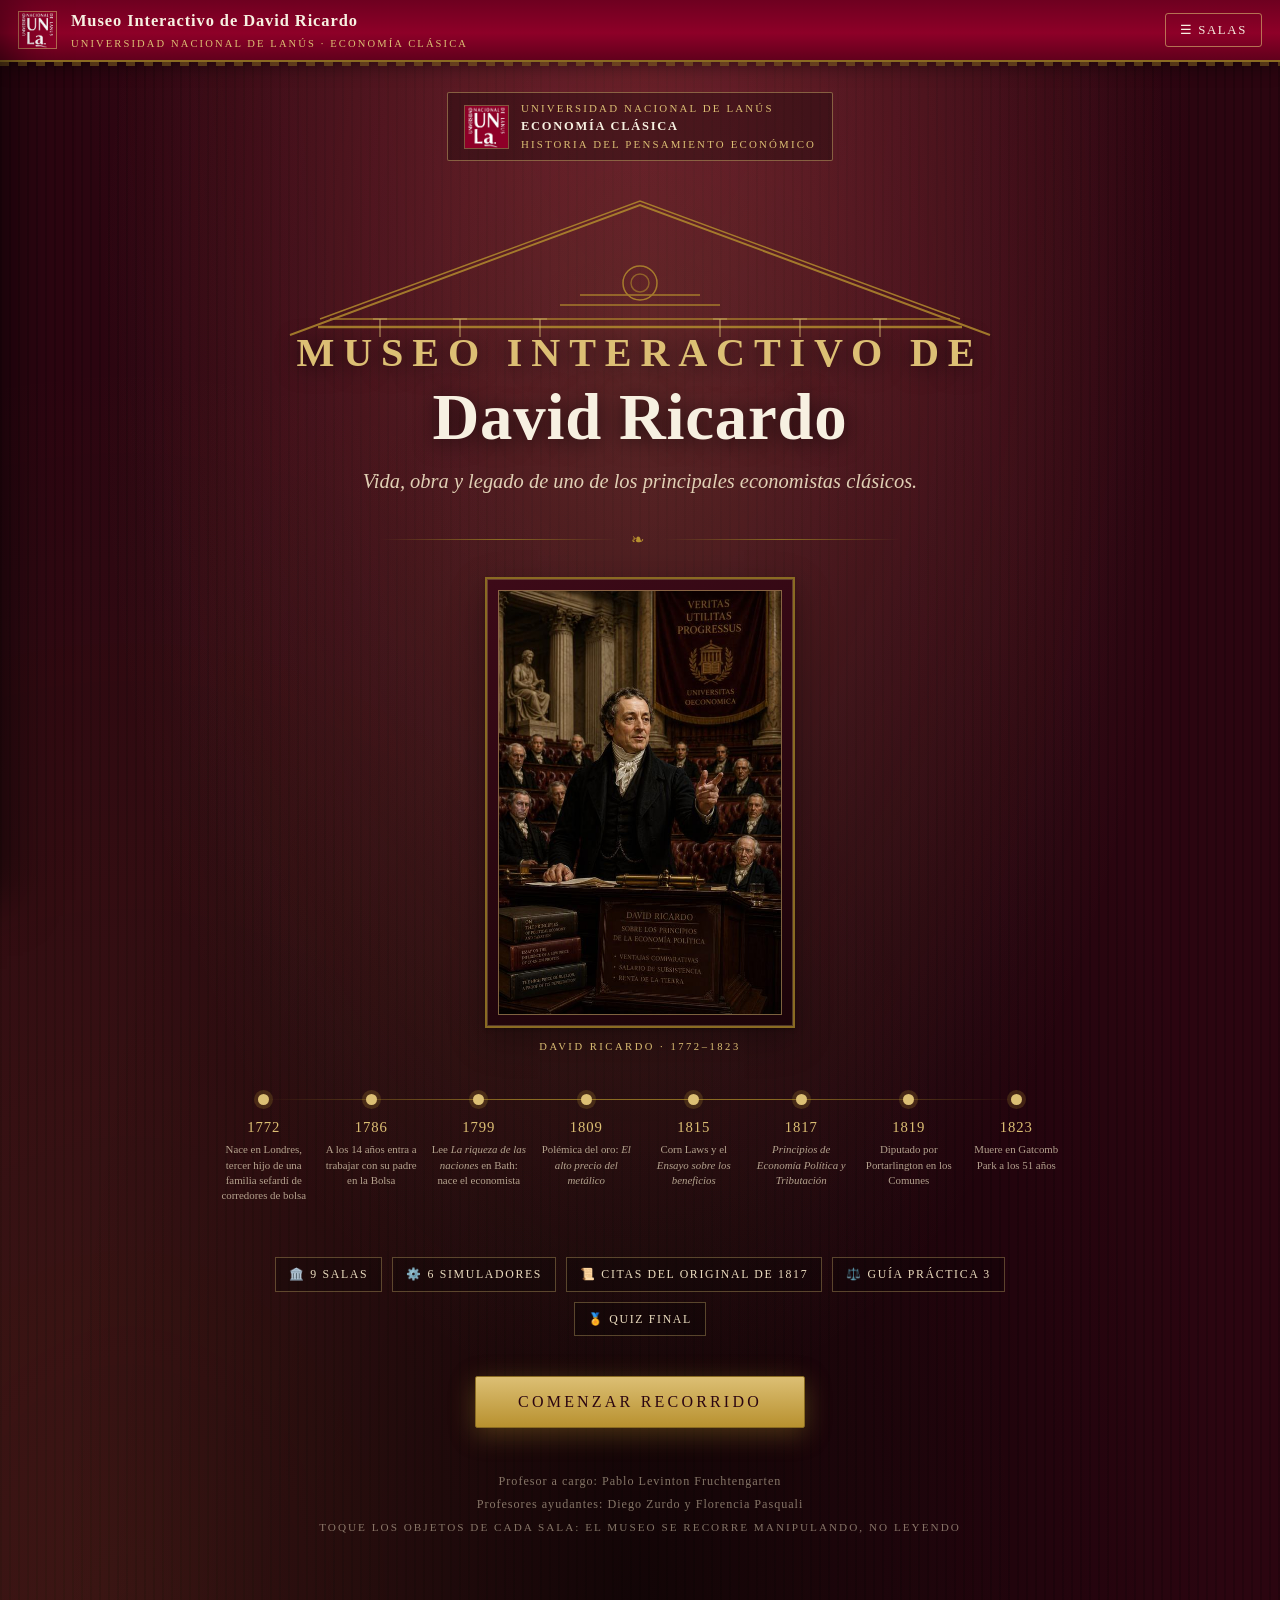
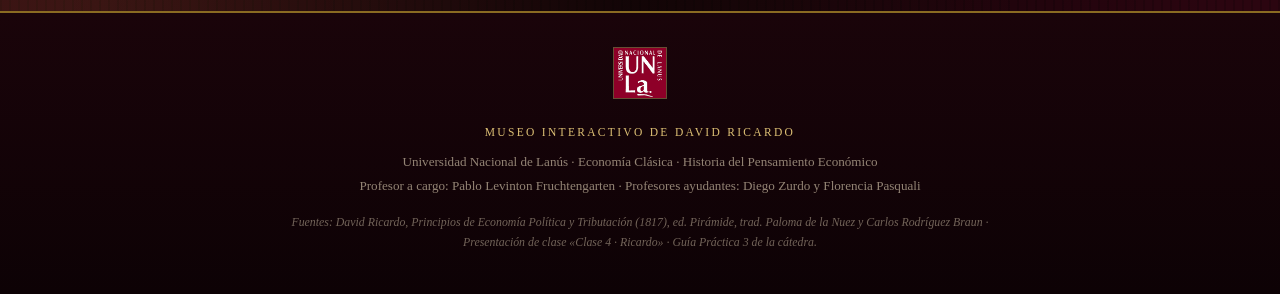
==== commit 1a1c4cff: "Agrego imagen al museo de Ricardo" ====
--- a/museo-david-ricardo.html
+++ b/museo-david-ricardo.html
@@ -174,7 +174,7 @@
 .filete::before,.filete::after{content:"";height:1px;flex:1;background:linear-gradient(90deg,transparent,var(--dorado-pal),transparent)}
 .filete span{color:var(--dorado);font-size:1rem;letter-spacing:.3em}
 .retrato-marco{
-  width:min(280px,64vw); margin:6px auto 4px; padding:12px;
+  width:min(310px,72vw); margin:6px auto 4px; padding:11px;
   border:2px solid var(--dorado-pal); background:linear-gradient(160deg,#3D0A18,#1B0409);
   box-shadow:var(--sombra-vit), inset 0 0 0 1px rgba(220,191,116,.28);
   position:relative;
@@ -183,7 +183,7 @@
   content:"DAVID RICARDO · 1772–1823"; position:absolute; left:0; right:0; bottom:-30px;
   font-family:var(--serif-tit); font-size:.66rem; letter-spacing:.24em; color:var(--dorado-cl);
 }
-.retrato-marco svg{display:block;width:100%;height:auto}
+.retrato-marco img{display:block;width:100%;height:auto;border:1px solid rgba(220,191,116,.5)}
 .datos-portal{display:flex;flex-wrap:wrap;justify-content:center;gap:10px;margin:52px auto 30px;max-width:760px}
 .datos-portal i{
   font-style:normal;font-family:var(--serif-tit);font-size:.74rem;letter-spacing:.14em;text-transform:uppercase;
@@ -593,64 +593,11 @@
 </style>
 </head>
 <body class="textura-sala">
-<a href="index.html" style="position:fixed;top:10px;left:10px;z-index:99999;font-family:Georgia,'Times New Roman',serif;font-size:13px;letter-spacing:.02em;background:#EADBBE;color:#1A040A;padding:7px 14px;border-radius:3px;text-decoration:none;box-shadow:0 3px 10px rgba(0,0,0,.35);opacity:.92;">&larr; Índice del curso</a>
 
 
 <!-- ===================== DEFINICIONES SVG REUTILIZABLES ===================== -->
 <svg width="0" height="0" style="position:absolute" aria-hidden="true">
   <defs>
-    <!-- Retrato de David Ricardo: camafeo neoclásico original, a la manera del grabado decimonónico -->
-    <symbol id="retratoRicardo" viewBox="0 0 300 340">
-      <rect width="300" height="340" fill="#21040B"/>
-      <circle cx="150" cy="168" r="128" fill="#360915"/>
-      <clipPath id="clipMedallon"><circle cx="150" cy="168" r="126"/></clipPath>
-      <radialGradient id="vinieta"><stop offset="52%" stop-color="#000" stop-opacity="0"/><stop offset="100%" stop-color="#000" stop-opacity=".6"/></radialGradient>
-      <g clip-path="url(#clipMedallon)">
-        <g stroke="#7A0B24" stroke-width="1.1" opacity=".5">
-          <path d="M-20 -60L320 280M-20 -35L320 305M-20 -10L320 330M-20 15L320 355M-20 40L320 380M-20 65L320 405M-20 90L320 430M-20 115L320 455M-20 140L320 480M-20 165L320 505M-20 190L320 530M-20 215L320 555"/>
-        </g>
-        <circle cx="150" cy="168" r="126" fill="url(#vinieta)"/>
-
-        <!-- cabeza y cuello -->
-        <path fill="#F0E4C9" d="M126 228 L124 200 C116 196 110 190 108 182 C104 179 102 176 104 172 C109 171 112 169 112 166 C108 164 108 161 111 159 C109 156 108 154 107 152 C101 151 97 149 98 145 C99 141 105 138 108 134 C106 127 105 119 107 110 C106 90 119 70 140 66 C162 62 188 72 196 94 C203 113 201 138 196 156 C192 170 188 182 184 192 C181 202 177 208 174 214 L176 230 Z"/>
-        <!-- cabellera: corona y nuca, con la línea del cabello en la frente -->
-        <path fill="#2A0710" d="M107 112C106 90 119 70 140 66C162 62 188 72 196 94C203 113 201 138 196 156C193 167 190 176 187 185C184 172 182 158 178 146C173 130 162 118 148 110C136 103 122 101 112 106C110 108 108 110 107 112Z"/>
-        <g stroke="#57091F" stroke-width="1.6" fill="none" opacity=".8" stroke-linecap="round">
-          <path d="M120 100c13-13 30-19 46-15M130 88c12-9 27-12 41-8M145 76c10-4 21-4 31 0"/>
-          <path d="M190 112c4 13 4 26 1 39M181 106c5 13 5 27 2 41"/>
-        </g>
-        <!-- sombreado suave del rostro -->
-        <linearGradient id="sombraCara" x1="0" y1="0" x2="1" y2="0">
-          <stop offset="35%" stop-color="#B98A5E" stop-opacity="0"/>
-          <stop offset="100%" stop-color="#9C6B3F" stop-opacity=".34"/>
-        </linearGradient>
-        <clipPath id="clipCara"><path d="M126 228 L124 200 C116 196 110 190 108 182 C104 179 102 176 104 172 C109 171 112 169 112 166 C108 164 108 161 111 159 C109 156 108 154 107 152 C101 151 97 149 98 145 C99 141 105 138 108 134 C106 127 105 119 107 110 C106 90 119 70 140 66 C162 62 188 72 196 94 C203 113 201 138 196 156 C192 170 188 182 184 192 C181 202 177 208 174 214 L176 230 Z"/></clipPath>
-        <rect x="90" y="60" width="120" height="180" fill="url(#sombraCara)" clip-path="url(#clipCara)"/>
-        <!-- ceja, ojo, boca, oreja -->
-        <path d="M112 130c6-4 14-4 19 1" stroke="#2A0710" stroke-width="2.6" fill="none" stroke-linecap="round"/>
-        <path d="M111 141c5-5 13-5 18 0c-5 5-13 5-18 0Z" fill="#FCF7EC" stroke="#2A0710" stroke-width="1.5"/>
-        <circle cx="119" cy="141" r="2.7" fill="#2A0710"/>
-        <path d="M106 165c5 1 9 0 12-3" stroke="#8A2036" stroke-width="1.7" fill="none" stroke-linecap="round"/>
-        <path d="M150 146c8-1 12 5 11 13c-1 7-6 11-12 11" fill="none" stroke="#C6A57B" stroke-width="1.5"/>
-        <!-- levita -->
-        <path fill="#26060F" d="M36 316C40 268 64 247 100 237L124 231C140 243 160 243 176 231L200 237C236 247 260 268 264 316Z"/>
-        <g stroke="#4E081C" stroke-width="1.5" fill="none" opacity=".95">
-          <path d="M58 316c6-30 22-48 46-58M242 316c-6-28-22-45-44-54"/>
-        </g>
-        <!-- chaleco -->
-        <path fill="#6E1327" d="M126 234c6 16 15 29 24 42c9-13 18-26 24-42c-16 9-32 9-48 0Z"/>
-        <!-- corbatín alto de la Regencia -->
-        <path fill="#FCF7EC" d="M124 204c1 12-4 20-16 25c17 12 40 12 58 0c-11-5-16-13-15-25c-9 5-18 5-27 0Z"/>
-        <path fill="none" stroke="#C6A57B" stroke-width="1.3" d="M116 226c13 8 32 8 47-1M122 234c11 5 26 5 35-2"/>
-      </g>
-      <circle cx="150" cy="168" r="126" fill="none" stroke="#B8912F" stroke-width="2"/>
-      <circle cx="150" cy="168" r="118" fill="none" stroke="#B8912F" stroke-width=".7" opacity=".75"/>
-      <g fill="#B8912F" opacity=".85">
-        <circle cx="150" cy="39" r="3.4"/><circle cx="150" cy="297" r="3.4"/>
-        <circle cx="21" cy="168" r="3.4"/><circle cx="279" cy="168" r="3.4"/>
-      </g>
-    </symbol>
-
     <symbol id="bustoGenerico" viewBox="0 0 100 100">
       <circle cx="50" cy="50" r="48" fill="#4A0D1C"/>
       <clipPath id="clipBusto"><circle cx="50" cy="50" r="46"/></clipPath>
@@ -728,7 +675,7 @@
 
     <div class="filete"><span>❧</span></div>
 
-    <div class="retrato-marco"><svg viewBox="0 0 300 340"><use href="#retratoRicardo"/></svg></div>
+    <figure class="retrato-marco"><img id="retratoObra" alt="David Ricardo (1772–1823) tomando la palabra en la Cámara de los Comunes"></figure>
 
     <div class="cronologia-portal" style="margin-top:58px">
       <div class="hito"><b></b><u>1772</u><i>Nace en Londres, tercer hijo de una familia sefardí de corredores de bolsa</i></div>
@@ -1773,6 +1720,10 @@
 /* ---------- escudo institucional ---------- */
 var ESCUDO="[data-uri]";
 ["escudoFriso","escudoPortal","escudoPie"].forEach(function(id){var e=document.getElementById(id); if(e) e.src=ESCUDO;});
+
+/* ---------- retrato de David Ricardo ---------- */
+var RETRATO="[data-uri]";
+(function(){var e=document.getElementById("retratoObra"); if(e) e.src=RETRATO;})();
 
 /* ---------- navegación entre salas ---------- */
 var SALAS=["portal","sala1","sala2","sala3","sala4","sala5","sala6","sala7","sala8","sala9"];
